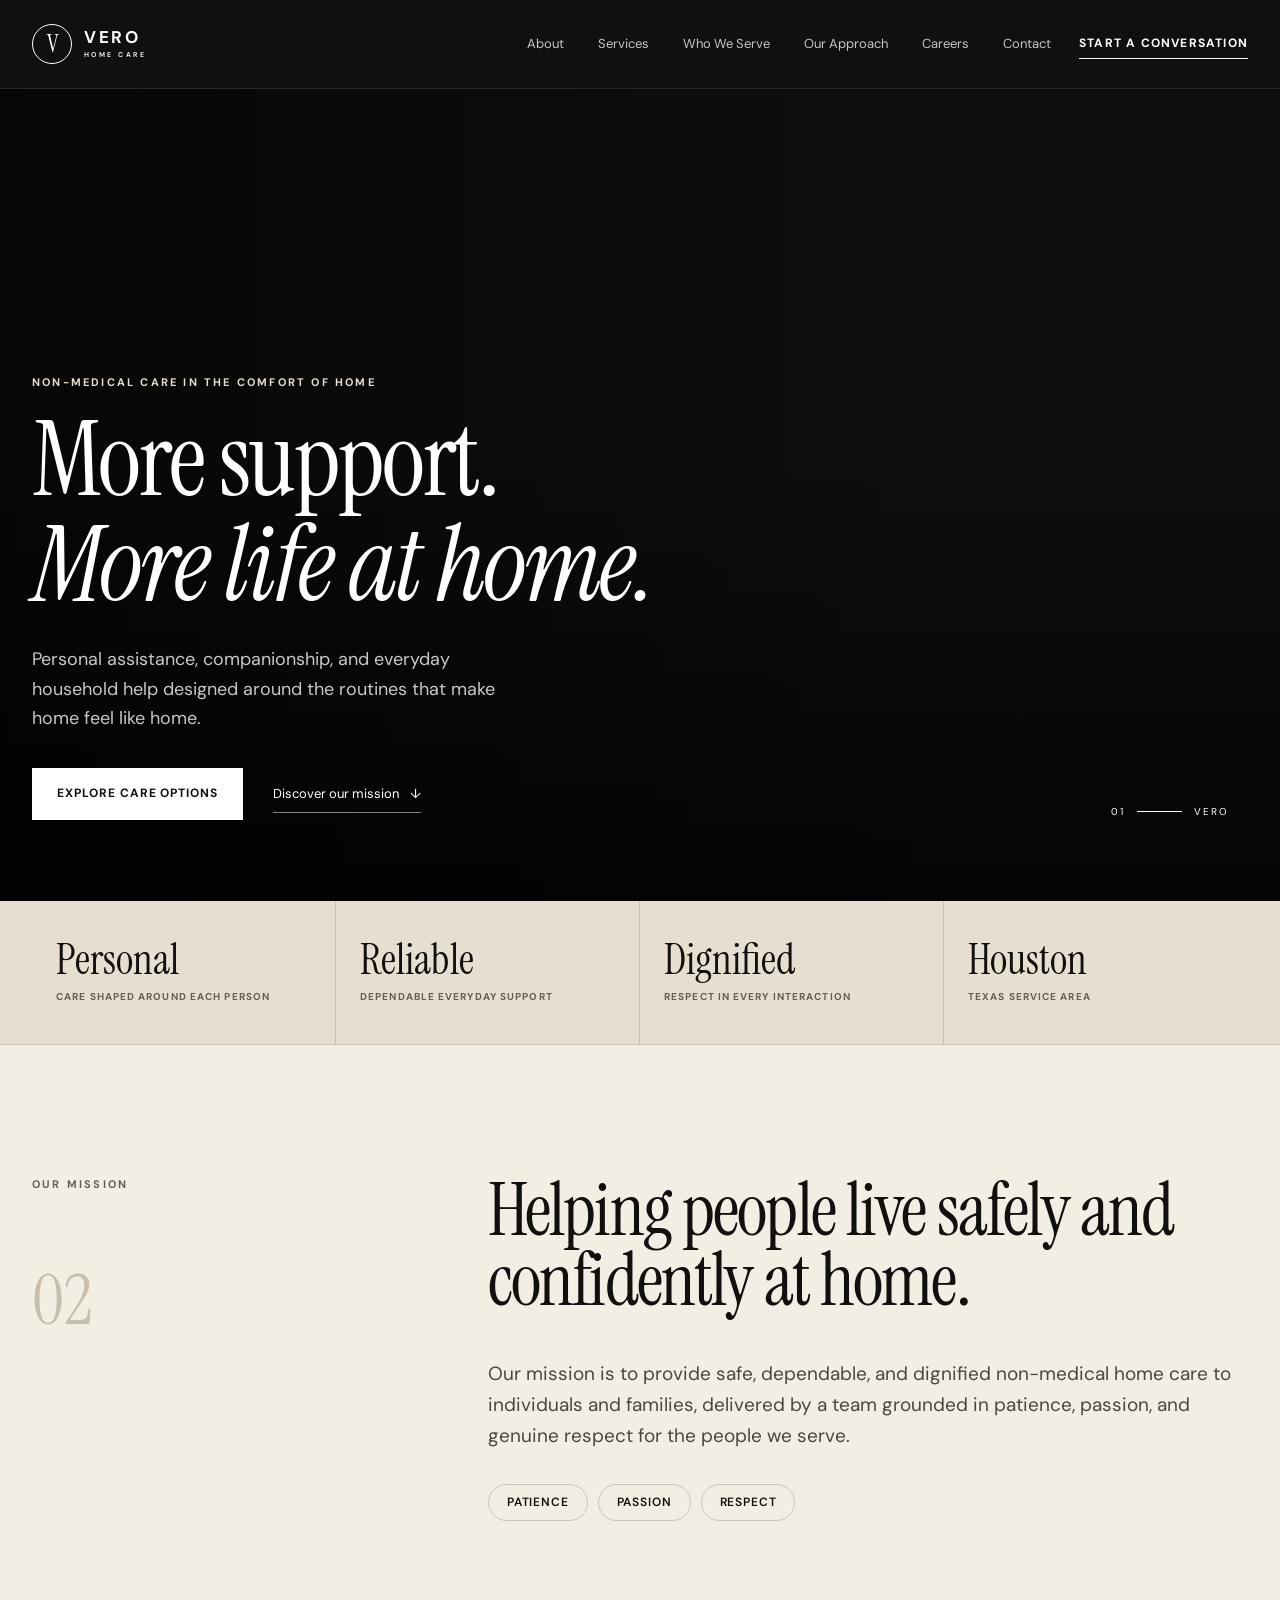
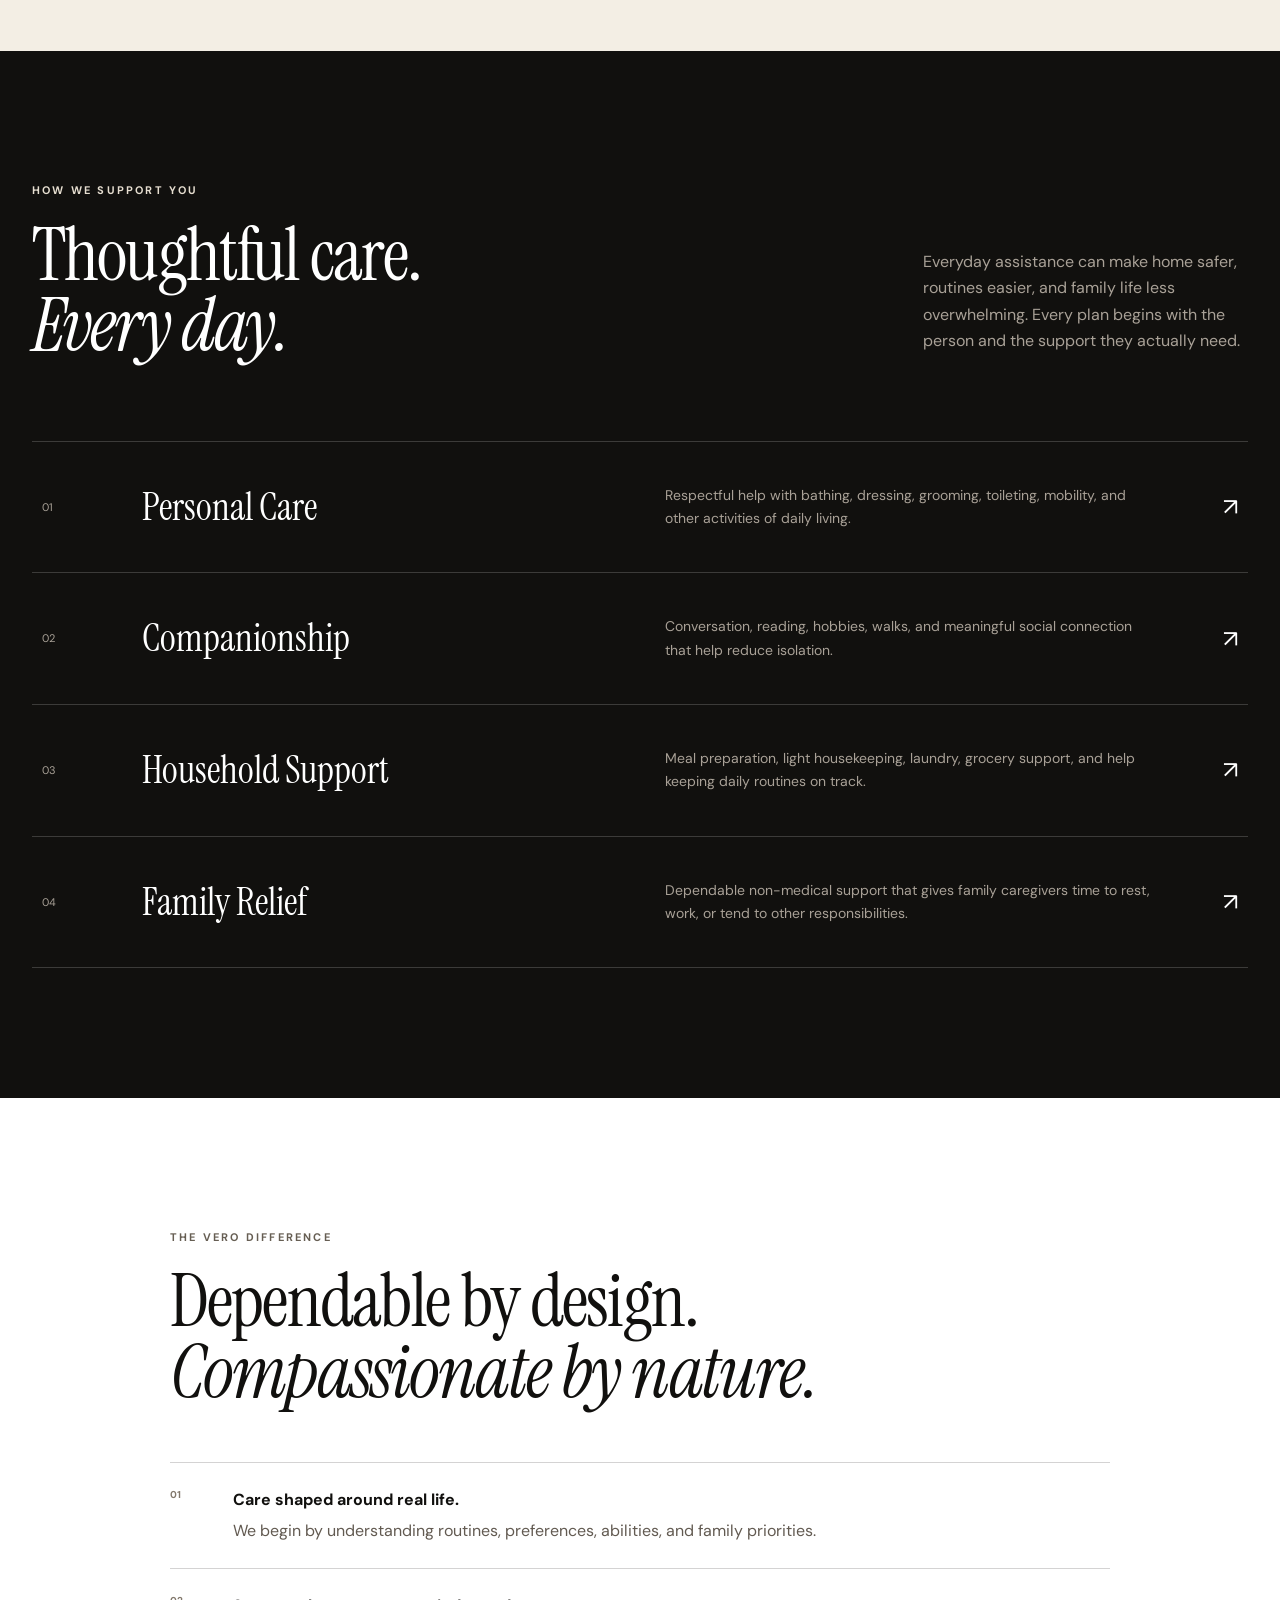
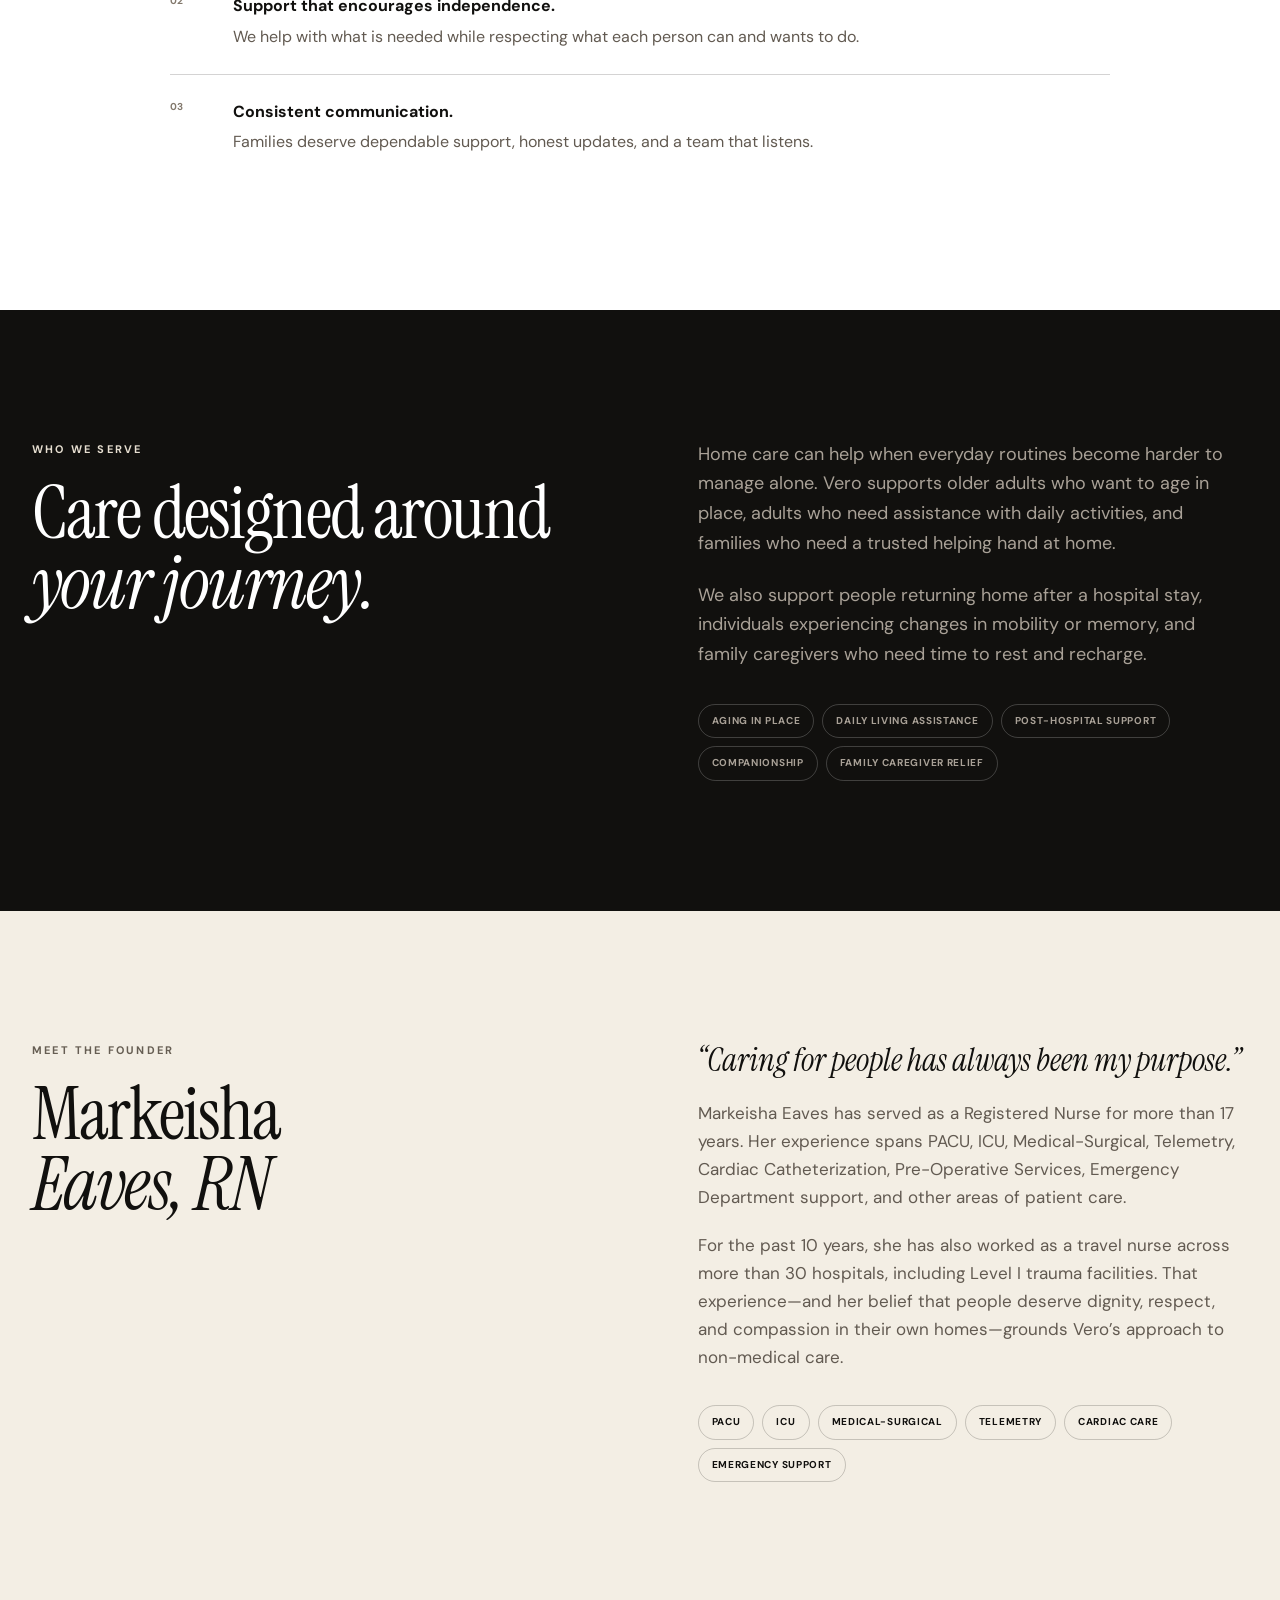
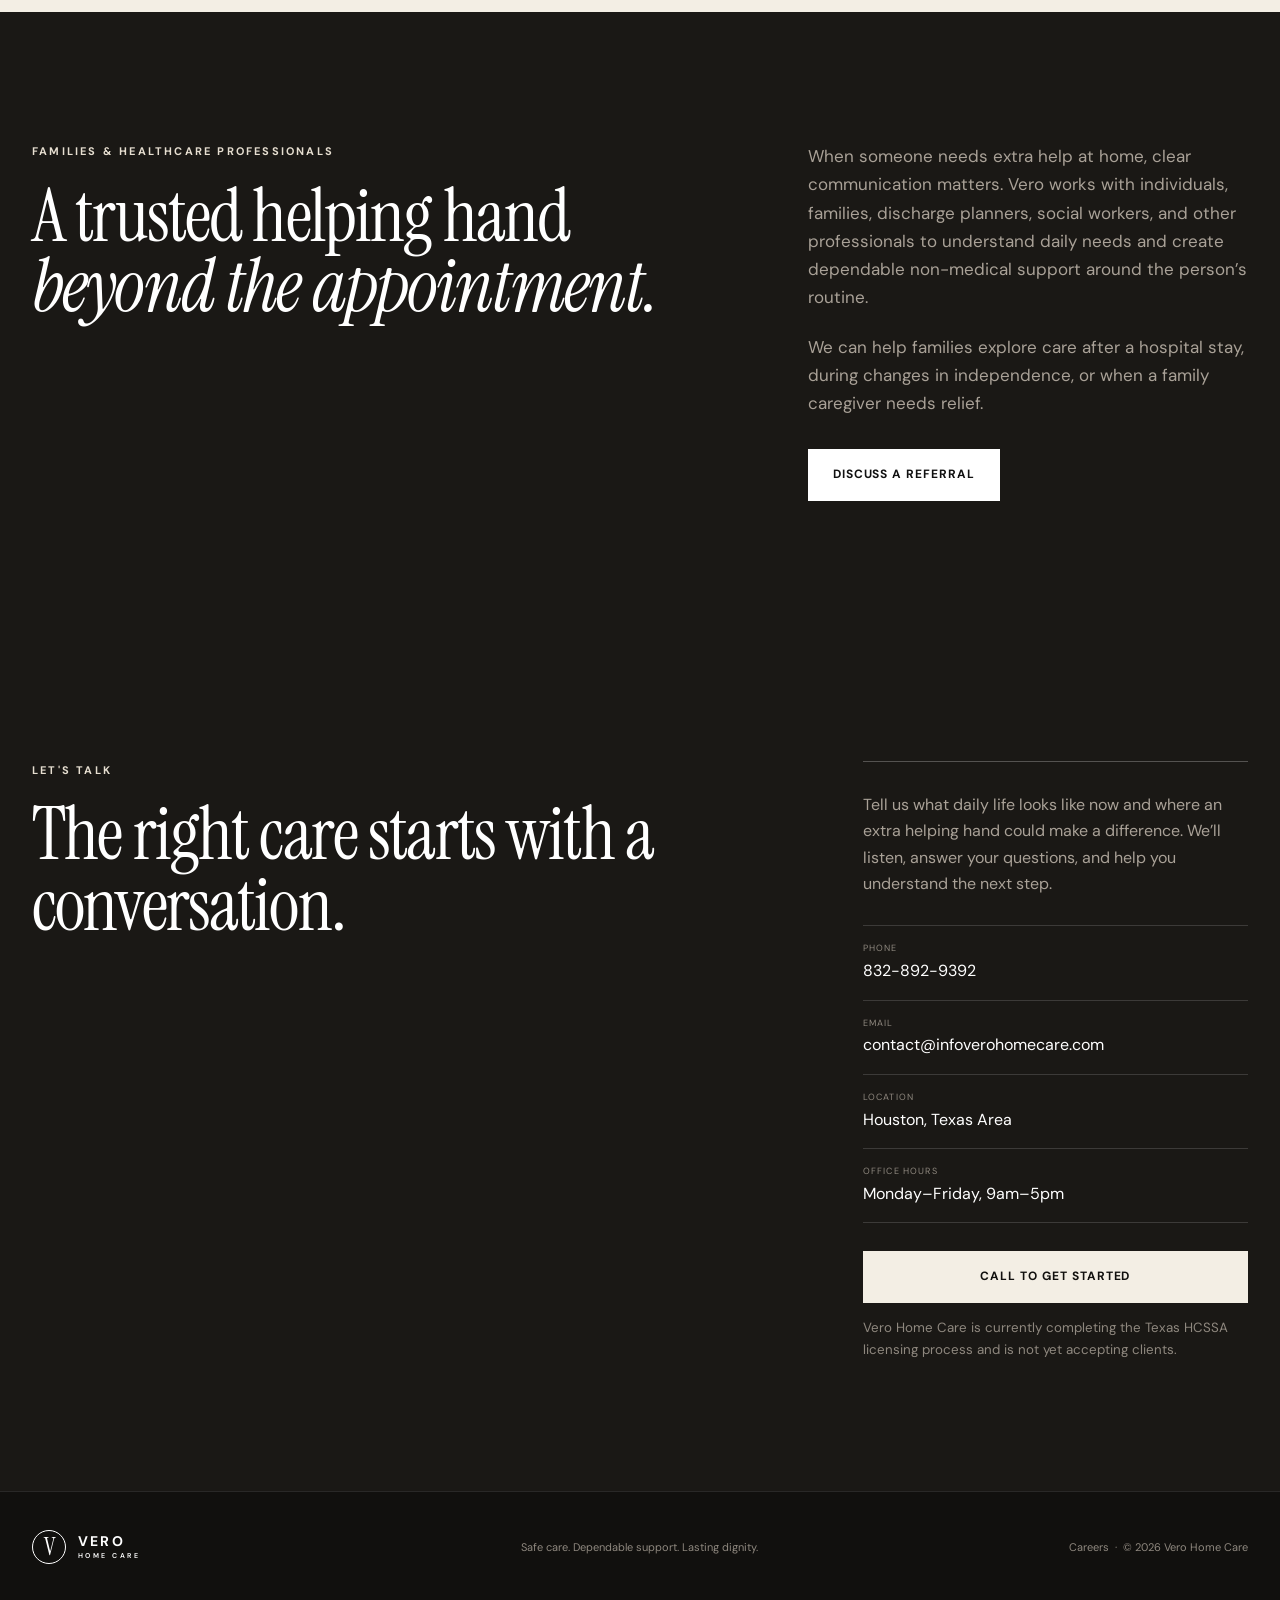
==== index.html @ 0bc88ea4 "Refine hero headline spacing" ====
<!doctype html>
<html lang="en">
<head>
  <meta charset="utf-8">
  <meta name="viewport" content="width=device-width, initial-scale=1, viewport-fit=cover">
  <meta name="theme-color" content="#11100e">
  <meta name="description" content="Vero Home Care provides compassionate non-medical personal assistance, companionship, meal preparation, and household support in the Houston area.">
  <link rel="canonical" href="https://infoverohomecare.com/">
  <meta property="og:type" content="website">
  <meta property="og:site_name" content="Vero Home Care">
  <meta property="og:title" content="Vero Home Care | Care Rooted in Dignity">
  <meta property="og:description" content="Compassionate non-medical personal assistance that helps people remain safe, comfortable, and independent at home.">
  <meta property="og:url" content="https://infoverohomecare.com/">
  <title>Vero Home Care | Care Rooted in Dignity</title>
  <link rel="preconnect" href="https://fonts.googleapis.com">
  <link rel="preconnect" href="https://fonts.gstatic.com" crossorigin>
  <link href="https://fonts.googleapis.com/css2?family=DM+Sans:wght@400;500;600;700&family=Instrument+Serif:ital@0;1&display=swap" rel="stylesheet">
  <link rel="stylesheet" href="styles.css?v=20260831e">
  <link rel="stylesheet" href="mobile-fixes.css?v=20260831e">
  <style>
    .hero-video{position:absolute;inset:0;overflow:hidden;background:#11100e}
    .hero-video iframe{position:absolute;top:50%;left:50%;width:177.78vh;height:56.25vw;min-width:100%;min-height:100%;border:0;pointer-events:none;transform:translate(-50%,-50%)}
  </style>
</head>
<body>
  <a class="skip-link" href="#main">Skip to content</a>

  <header class="site-header">
    <nav class="nav shell" aria-label="Main navigation">
      <a class="brand" href="#home" aria-label="Vero Home Care home">
        <span class="brand-mark">V</span>
        <span>VERO <small>HOME CARE</small></span>
      </a>
      <div class="desktop-nav">
        <a href="#about">About</a>
        <a href="#services">Services</a>
        <a href="#who-we-serve">Who We Serve</a>
        <a href="#approach">Our Approach</a>
        <a href="careers.html">Careers</a>
        <a href="#contact">Contact</a>
      </div>
      <a class="header-cta" href="#contact">Start a conversation</a>
      <button class="menu-button" type="button" aria-label="Open menu" aria-expanded="false" aria-controls="mobile-nav">
        <span></span><span></span>
      </button>
    </nav>
    <div class="mobile-nav" id="mobile-nav" hidden>
      <a href="#about">About</a><a href="#services">Services</a><a href="#who-we-serve">Who We Serve</a>
      <a href="#approach">Our Approach</a><a href="careers.html">Careers</a><a href="#contact">Contact</a>
      <a class="button button-light" href="#contact">Start a conversation</a>
    </div>
  </header>

  <main id="main">
    <section class="hero" id="home">
      <div class="video-placeholder hero-video" aria-hidden="true">
        <iframe
          src="https://streamable.com/e/xfst18?autoplay=1&amp;muted=1&amp;nocontrols=1&amp;loop=1"
          title="Vero Home Care welcome video"
          allow="autoplay; fullscreen"
          loading="eager"
          tabindex="-1"
          style="position:absolute;top:50%;left:50%;width:177.78vh;height:56.25vw;min-width:100%;min-height:100%;border:0;pointer-events:none;transform:translate(-50%,-50%);">
        </iframe>
      </div>
      <div class="hero-shade"></div>
      <div class="hero-content shell">
        <p class="kicker reveal">Non-medical care in the comfort of home</p>
        <h1 class="reveal delay-1">More support.<br><em>More life<span class="phone-break"><br></span> at home.</em></h1>
        <p class="hero-copy reveal delay-2">Personal assistance, companionship, and everyday household help designed around the routines that make home feel like home.</p>
        <div class="hero-actions reveal delay-3">
          <a class="button button-light" href="#contact">Explore care options</a>
          <a class="text-link" href="#about">Discover our mission <span aria-hidden="true">&#8595;</span></a>
        </div>
      </div>
      <div class="hero-index" aria-hidden="true">01 <span></span> VERO</div>
    </section>

    <section class="credentials" aria-label="Vero Home Care commitments">
      <div class="shell credential-grid">
        <div><strong>Personal</strong><span>Care shaped around each person</span></div>
        <div><strong>Reliable</strong><span>Dependable everyday support</span></div>
        <div><strong>Dignified</strong><span>Respect in every interaction</span></div>
        <div><strong>Houston</strong><span>Texas service area</span></div>
      </div>
    </section>

    <section class="intro section" id="about">
      <div class="shell intro-grid">
        <div>
          <p class="kicker dark reveal">Our mission</p>
          <p class="section-number" aria-hidden="true">02</p>
        </div>
        <div>
          <h2 class="display reveal">Helping people live safely and confidently at home.</h2>
          <p class="lead reveal">Our mission is to provide safe, dependable, and dignified non-medical home care to individuals and families, delivered by a team grounded in patience, passion, and genuine respect for the people we serve.</p>
          <div class="values reveal">
            <span>Patience</span><span>Passion</span><span>Respect</span>
          </div>
        </div>
      </div>
    </section>

    <section class="services section" id="services">
      <div class="shell">
        <div class="section-heading reveal">
          <div><p class="kicker">How we support you</p><h2 class="display">Thoughtful care.<br><em>Every day.</em></h2></div>
          <p>Everyday assistance can make home safer, routines easier, and family life less overwhelming. Every plan begins with the person and the support they actually need.</p>
        </div>
        <div class="service-list">
          <article class="service reveal"><span>01</span><h3>Personal Care</h3><p>Respectful help with bathing, dressing, grooming, toileting, mobility, and other activities of daily living.</p><i aria-hidden="true">&#8599;</i></article>
          <article class="service reveal"><span>02</span><h3>Companionship</h3><p>Conversation, reading, hobbies, walks, and meaningful social connection that help reduce isolation.</p><i aria-hidden="true">&#8599;</i></article>
          <article class="service reveal"><span>03</span><h3>Household Support</h3><p>Meal preparation, light housekeeping, laundry, grocery support, and help keeping daily routines on track.</p><i aria-hidden="true">&#8599;</i></article>
          <article class="service reveal"><span>04</span><h3>Family Relief</h3><p>Dependable non-medical support that gives family caregivers time to rest, work, or tend to other responsibilities.</p><i aria-hidden="true">&#8599;</i></article>
        </div>
      </div>
    </section>

    <section class="promise section" id="approach">
      <div class="shell promise-grid">
        <div class="promise-copy">
          <p class="kicker dark reveal">The Vero difference</p>
          <h2 class="display reveal">Dependable by design.<br><em>Compassionate by nature.</em></h2>
          <div class="principles">
            <div class="reveal"><b>01</b><span><strong>Care shaped around real life.</strong> We begin by understanding routines, preferences, abilities, and family priorities.</span></div>
            <div class="reveal"><b>02</b><span><strong>Support that encourages independence.</strong> We help with what is needed while respecting what each person can and wants to do.</span></div>
            <div class="reveal"><b>03</b><span><strong>Consistent communication.</strong> Families deserve dependable support, honest updates, and a team that listens.</span></div>
          </div>
        </div>
      </div>
    </section>

    <section class="audience section" id="who-we-serve">
      <div class="shell audience-grid">
        <div>
          <p class="kicker reveal">Who we serve</p>
          <h2 class="display reveal">Care designed around<br><em>your journey.</em></h2>
        </div>
        <div class="audience-copy reveal">
          <p>Home care can help when everyday routines become harder to manage alone. Vero supports older adults who want to age in place, adults who need assistance with daily activities, and families who need a trusted helping hand at home.</p>
          <p>We also support people returning home after a hospital stay, individuals experiencing changes in mobility or memory, and family caregivers who need time to rest and recharge.</p>
          <div class="audience-tags"><span>Aging in place</span><span>Daily living assistance</span><span>Post-hospital support</span><span>Companionship</span><span>Family caregiver relief</span></div>
        </div>
      </div>
    </section>

    <section class="founder section">
      <div class="shell founder-grid">
        <div>
          <p class="kicker dark reveal">Meet the founder</p>
          <h2 class="display reveal">Markeisha<br><em>Eaves, RN</em></h2>
        </div>
        <div class="founder-copy reveal">
          <p class="founder-lead">“Caring for people has always been my purpose.”</p>
          <p>Markeisha Eaves has served as a Registered Nurse for more than 17 years. Her experience spans PACU, ICU, Medical-Surgical, Telemetry, Cardiac Catheterization, Pre-Operative Services, Emergency Department support, and other areas of patient care.</p>
          <p>For the past 10 years, she has also worked as a travel nurse across more than 30 hospitals, including Level I trauma facilities. That experience—and her belief that people deserve dignity, respect, and compassion in their own homes—grounds Vero’s approach to non-medical care.</p>
          <div class="specialties"><span>PACU</span><span>ICU</span><span>Medical-Surgical</span><span>Telemetry</span><span>Cardiac Care</span><span>Emergency Support</span></div>
        </div>
      </div>
    </section>

    <section class="referrals section">
      <div class="shell referral-grid">
        <div>
          <p class="kicker reveal">Families &amp; healthcare professionals</p>
          <h2 class="display reveal">A trusted helping hand<br><em>beyond the appointment.</em></h2>
        </div>
        <div class="referral-copy reveal">
          <p>When someone needs extra help at home, clear communication matters. Vero works with individuals, families, discharge planners, social workers, and other professionals to understand daily needs and create dependable non-medical support around the person’s routine.</p>
          <p>We can help families explore care after a hospital stay, during changes in independence, or when a family caregiver needs relief.</p>
          <a class="button button-light" href="#contact">Discuss a referral</a>
        </div>
      </div>
    </section>

    <section class="contact section" id="contact">
      <div class="shell contact-grid">
        <div>
          <p class="kicker reveal">Let's talk</p>
          <h2 class="display reveal">The right care starts with a conversation.</h2>
        </div>
        <div class="contact-card reveal">
          <p>Tell us what daily life looks like now and where an extra helping hand could make a difference. We’ll listen, answer your questions, and help you understand the next step.</p>
          <div class="contact-details">
            <a href="tel:8328929392"><small>Phone</small>832-892-9392</a>
            <a href="mailto:contact@infoverohomecare.com"><small>Email</small>contact@infoverohomecare.com</a>
            <p><small>Location</small>Houston, Texas Area</p>
            <p><small>Office Hours</small>Monday–Friday, 9am–5pm</p>
          </div>
          <a class="button button-cream" href="tel:8328929392">Call to get started</a>
          <small>Vero Home Care is currently completing the Texas HCSSA licensing process and is not yet accepting clients.</small>
        </div>
      </div>
    </section>
  </main>

  <footer>
    <div class="shell footer-grid">
      <a class="brand footer-brand" href="#home"><span class="brand-mark">V</span><span>VERO <small>HOME CARE</small></span></a>
      <p>Safe care. Dependable support. Lasting dignity.</p>
      <p><a href="careers.html">Careers</a> &nbsp;·&nbsp; &copy; <span id="year"></span> Vero Home Care</p>
    </div>
  </footer>
  <script src="script.js"></script>
</body>
</html>
---- styles.css ----
:root{--black:#11100e;--black-2:#1a1815;--cream:#f3eee4;--cream-2:#e6ded0;--white:#fff;--muted:#a9a197;--line:rgba(17,16,14,.18);--max:1220px}*{box-sizing:border-box}html{scroll-behavior:smooth}body{margin:0;background:var(--cream);color:var(--black);font-family:"DM Sans",sans-serif;font-size:16px;line-height:1.65;-webkit-font-smoothing:antialiased}body.menu-open{overflow:hidden}a{color:inherit}.shell{width:min(var(--max),calc(100% - 64px));margin-inline:auto}.skip-link{position:fixed;left:16px;top:-60px;z-index:999;background:#fff;padding:12px 18px}.skip-link:focus{top:16px}.site-header{position:fixed;inset:0 0 auto;z-index:20;color:#fff;background:linear-gradient(to bottom,rgba(0,0,0,.6),transparent);transition:.3s}.site-header.scrolled{background:rgba(17,16,14,.95);backdrop-filter:blur(12px);border-bottom:1px solid rgba(255,255,255,.1)}.nav{height:88px;display:flex;align-items:center;justify-content:space-between;gap:28px}.brand{display:flex;align-items:center;gap:12px;text-decoration:none;font-size:17px;font-weight:700;line-height:.9;letter-spacing:.16em}.brand small{display:block;font-size:7px;font-weight:600;letter-spacing:.35em;margin-top:6px}.brand-mark{display:grid;place-items:center;width:40px;height:40px;border:1px solid currentColor;border-radius:50%;font-family:"Instrument Serif",serif;font-size:25px;font-weight:400;letter-spacing:0}.desktop-nav{display:flex;gap:34px;margin-left:auto}.desktop-nav a{font-size:13px;text-decoration:none;color:rgba(255,255,255,.76)}.desktop-nav a:hover{color:#fff}.header-cta{border-bottom:1px solid currentColor;text-decoration:none;font-size:12px;font-weight:700;text-transform:uppercase;letter-spacing:.1em;padding-block:5px}.menu-button{display:none;width:44px;height:44px;border:0;background:transparent;padding:11px;cursor:pointer}.menu-button span{height:1px;background:#fff;display:block;margin:7px 0}.mobile-nav{position:fixed;inset:76px 0 0;background:var(--black);padding:38px 24px;flex-direction:column;gap:22px}.mobile-nav:not([hidden]){display:flex}.mobile-nav>a:not(.button){font-family:"Instrument Serif",serif;font-size:32px;text-decoration:none}.hero{height:100svh;min-height:680px;position:relative;display:flex;align-items:flex-end;overflow:hidden;background:#191713;color:#fff}.video-placeholder{position:absolute;inset:0;background:radial-gradient(circle at 70% 35%,#4a4339 0,transparent 28%),linear-gradient(120deg,#141310 10%,#29251f 55%,#0e0d0b);display:grid;place-items:center}.video-grid{position:absolute;inset:0;opacity:.13;background-image:linear-gradient(rgba(255,255,255,.15) 1px,transparent 1px),linear-gradient(90deg,rgba(255,255,255,.15) 1px,transparent 1px);background-size:90px 90px;transform:perspective(700px) rotateX(58deg) scale(1.5);transform-origin:center bottom}.play{position:relative;z-index:1;width:92px;height:92px;border:1px solid rgba(255,255,255,.6);border-radius:50%;display:grid;place-items:center}.play span{width:0;height:0;border-top:9px solid transparent;border-bottom:9px solid transparent;border-left:14px solid white;margin-left:5px}.video-label{position:absolute;top:50%;margin-top:68px;font-size:10px;letter-spacing:.2em;text-transform:uppercase;color:rgba(255,255,255,.6)}.hero-shade{position:absolute;inset:0;background:linear-gradient(90deg,rgba(0,0,0,.62),rgba(0,0,0,.08) 72%),linear-gradient(to top,rgba(0,0,0,.72),transparent 55%)}.hero-content{position:relative;z-index:2;padding-bottom:9vh}.kicker{margin:0 0 20px;font-size:11px;font-weight:700;letter-spacing:.2em;text-transform:uppercase;color:var(--cream-2)}.kicker.dark{color:#665e53}.hero h1,.display{font-family:"Instrument Serif",serif;font-weight:400;letter-spacing:-.025em}.hero h1{font-size:clamp(4rem,8.2vw,8rem);line-height:.84;margin:0 0 30px;max-width:900px}.hero h1 em,.display em{font-weight:400}.hero-copy{max-width:500px;color:rgba(255,255,255,.78);font-size:18px;margin:0 0 34px}.hero-actions{display:flex;align-items:center;gap:30px}.button{display:inline-flex;min-height:52px;align-items:center;justify-content:center;padding:13px 25px;text-decoration:none;text-align:center;font-size:12px;font-weight:700;letter-spacing:.08em;text-transform:uppercase;transition:.2s}.button:hover{transform:translateY(-2px)}.button-light{background:#fff;color:#111}.button-cream{background:var(--cream);color:var(--black)}.text-link{text-decoration:none;border-bottom:1px solid rgba(255,255,255,.5);padding:8px 0;font-size:13px}.text-link span{margin-left:8px}.hero-index{position:absolute;right:4vw;bottom:9vh;z-index:2;font-size:10px;letter-spacing:.2em;display:flex;align-items:center;gap:12px}.hero-index span{width:45px;height:1px;background:#fff}.section{padding:130px 0}.intro{background:var(--cream)}.intro-grid{display:grid;grid-template-columns:1fr 2.15fr;gap:8vw}.section-number{font-family:"Instrument Serif",serif;font-size:70px;color:#c7beb0;margin:50px 0 0}.display{font-size:clamp(3rem,5.8vw,6rem);line-height:.95;margin:0}.lead{font-size:19px;max-width:760px;margin:42px 0 32px;color:#4c463f}.values{display:flex;flex-wrap:wrap;gap:10px}.values span{border:1px solid var(--line);border-radius:50px;padding:8px 18px;font-size:12px;font-weight:600;letter-spacing:.07em;text-transform:uppercase}.services{background:var(--black);color:#fff}.section-heading{display:grid;grid-template-columns:1.5fr .6fr;align-items:end;gap:80px;margin-bottom:80px}.section-heading>p{color:var(--muted);margin:0 0 6px}.service{display:grid;grid-template-columns:70px 1fr 1fr 50px;gap:30px;align-items:center;border-top:1px solid rgba(255,255,255,.18);padding:34px 10px;transition:.25s}.service:last-child{border-bottom:1px solid rgba(255,255,255,.18)}.service:hover{background:rgba(255,255,255,.04);padding-inline:24px}.service>span{font-size:11px;color:var(--muted)}.service h3{font-family:"Instrument Serif",serif;font-size:38px;font-weight:400;margin:0}.service p{color:var(--muted);margin:0;font-size:14px}.service i{font-size:24px;font-style:normal;text-align:right}.promise{background:#fff}.promise-grid{display:grid;grid-template-columns:.8fr 1.2fr;gap:9vw;align-items:center}.promise-art{aspect-ratio:4/5;display:flex;align-items:center;justify-content:center;position:relative;background:var(--cream);border-radius:50% 50% 4px 4px}.promise-art>span{font-family:"Instrument Serif",serif;font-size:clamp(10rem,22vw,20rem);line-height:1;color:#1a1815}.promise-art p{position:absolute;bottom:26px;text-transform:uppercase;letter-spacing:.18em;font-size:9px}.principles{margin-top:55px}.principles>div{display:grid;grid-template-columns:45px 1fr;gap:18px;border-top:1px solid var(--line);padding:24px 0}.principles b{font-size:10px;color:#82786c}.principles span{color:#625a51}.principles strong{display:block;color:var(--black);font-size:16px;margin-bottom:4px}.contact{background:var(--black-2);color:#fff}.contact-grid{display:grid;grid-template-columns:1.3fr .7fr;gap:9vw;align-items:start}.contact-card{border-top:1px solid rgba(255,255,255,.25);padding-top:30px}.contact-card p{color:var(--muted);margin:0 0 28px}.contact-card .button{width:100%}.contact-card small{display:block;color:#8f887f;margin-top:14px}footer{background:var(--black);color:#fff;border-top:1px solid rgba(255,255,255,.1);padding:38px 0}.footer-grid{display:grid;grid-template-columns:1fr 1fr 1fr;align-items:center}.footer-grid p{font-size:11px;color:#8f887f;margin:0}.footer-grid p:nth-child(2){text-align:center}.footer-grid p:last-child{text-align:right}.footer-brand{font-size:14px}.footer-brand .brand-mark{width:34px;height:34px}.reveal{opacity:0;transform:translateY(20px);transition:opacity .75s ease,transform .75s ease}.reveal.visible{opacity:1;transform:none}.delay-1{transition-delay:.1s}.delay-2{transition-delay:.2s}.delay-3{transition-delay:.3s}@media(prefers-reduced-motion:reduce){html{scroll-behavior:auto}.reveal{opacity:1;transform:none;transition:none}.button{transition:none}}@media(max-width:900px){.desktop-nav,.header-cta{display:none}.menu-button{display:block}.nav{height:76px}.hero{min-height:620px}.hero-index{display:none}.section{padding:94px 0}.intro-grid,.promise-grid,.contact-grid{grid-template-columns:1fr}.section-number{display:none}.section-heading{grid-template-columns:1fr;gap:28px}.service{grid-template-columns:45px 1fr 40px}.service p{grid-column:2/4}.promise-art{max-width:500px;width:100%;margin:auto}.footer-grid{grid-template-columns:1fr;gap:22px;text-align:center}.footer-brand{justify-content:center}.footer-grid p:nth-child(2),.footer-grid p:last-child{text-align:center}}@media(max-width:600px){.shell{width:min(100% - 40px,var(--max))}.hero{height:100svh;min-height:620px}.hero-content{padding-bottom:48px}.hero h1{font-size:clamp(3.5rem,18vw,5.1rem);line-height:.88}.hero-copy{font-size:16px}.hero-actions{align-items:stretch;flex-direction:column;gap:14px}.text-link{text-align:center;border:0}.play{width:72px;height:72px}.section{padding:76px 0}.display{font-size:clamp(2.8rem,14vw,4.5rem)}.lead{font-size:17px;margin-top:30px}.section-heading{margin-bottom:48px}.service{padding:25px 0;gap:12px}.service:hover{padding-inline:0;background:transparent}.service h3{font-size:30px}.contact-card{margin-top:12px}.mobile-nav{padding-bottom:max(38px,env(safe-area-inset-bottom))}}
---- mobile-fixes.css ----
/* Above-the-fold content must never depend on animation or script timing. */
.hero .reveal {
  opacity: 1;
  transform: none;
}

/* Navigation is a separate surface; hero media begins below it. */
.site-header {
  position: sticky;
  top: 0;
  background: #11100e;
  border-bottom: 1px solid rgba(255,255,255,.1);
  backdrop-filter: none;
  -webkit-backdrop-filter: none;
}

.site-header.scrolled {
  background: #11100e;
}

.hero {
  height: calc(100svh - 88px);
}

.hero h1 {
  line-height: .94;
}

.hero h1 em {
  display: inline-block;
  margin-top: .06em;
}

.phone-break { display: none; }

/* Keep the temporary video indicator out of the hero copy area. */
.video-placeholder {
  display: block;
}

.hero-video iframe {
  position: absolute;
  top: 50%;
  left: 50%;
  width: 177.78vh;
  height: 56.25vw;
  min-width: 100%;
  min-height: 100%;
  border: 0;
  pointer-events: none;
  transform: translate(-50%, -50%);
}

/* Explicit breakpoint ownership keeps the mobile control dependable. */
.menu-button {
  display: block;
  flex: 0 0 44px;
  position: relative;
  z-index: 2;
  border: 1px solid rgba(255, 255, 255, .5);
  border-radius: 50%;
}

@media (min-width: 901px) {
  .menu-button { display: none; }
}

.credentials { background: #e6ded0; border-bottom: 1px solid rgba(17,16,14,.14); }
.promise-grid { display: block; }
.promise-copy { max-width: 940px; margin: 0 auto; }
.promise-copy .display { max-width: 850px; }
.credential-grid { display: grid; grid-template-columns: repeat(4,1fr); }
.credential-grid > div { padding: 38px 24px; border-right: 1px solid rgba(17,16,14,.14); }
.credential-grid > div:last-child { border: 0; }
.credential-grid strong { display: block; font: 400 42px/1 "Instrument Serif",serif; }
.credential-grid span { display: block; margin-top: 8px; font-size: 10px; font-weight: 700; letter-spacing: .11em; text-transform: uppercase; color: #665e53; }
.audience { background: #11100e; color: #fff; }
.audience-grid,.founder-grid { display: grid; grid-template-columns: 1fr 1fr; gap: 9vw; }
.audience-copy { color: #a9a197; font-size: 18px; }
.audience-copy p { margin: 0 0 22px; }
.audience-tags,.specialties { display: flex; flex-wrap: wrap; gap: 8px; margin-top: 34px; }
.audience-tags span,.specialties span { padding: 8px 13px; border: 1px solid rgba(255,255,255,.2); border-radius: 50px; font-size: 10px; font-weight: 700; letter-spacing: .07em; text-transform: uppercase; }
.founder { background: #f3eee4; }
.founder-copy { color: #625a51; font-size: 17px; }
.founder-copy p { margin: 0 0 20px; }
.founder-lead { font: italic 400 32px/1.2 "Instrument Serif",serif; color: #11100e; }
.specialties span { border-color: rgba(17,16,14,.2); color: #11100e; }
.referrals { background: #1a1815; color: #fff; }
.referral-grid { display: grid; grid-template-columns: 1.2fr .8fr; gap: 9vw; align-items: start; }
.referral-copy { color: #a9a197; font-size: 17px; }
.referral-copy p { margin: 0 0 22px; }
.referral-copy .button { margin-top: 10px; }
.contact-details { margin: 28px 0; border-top: 1px solid rgba(255,255,255,.15); }
.contact-details a,.contact-details p { display: block; padding: 15px 0; border-bottom: 1px solid rgba(255,255,255,.15); color: #fff; text-decoration: none; margin: 0; overflow-wrap: anywhere; }
.contact-details small { display: block; margin: 0 0 2px; color: #8f887f; font-size: 9px; letter-spacing: .13em; text-transform: uppercase; }
.footer-grid a { text-decoration: none; }
.career-hero { min-height: 720px; padding: 190px 0 100px; display: flex; align-items: flex-end; color: #fff; background: radial-gradient(circle at 75% 30%,#494137 0,transparent 28%),linear-gradient(120deg,#0c0b09,#29251f); }
.career-hero h1 { margin: 0 0 28px; font: 400 clamp(4rem,8vw,7.5rem)/.86 "Instrument Serif",serif; letter-spacing: -.025em; }
.career-hero p:not(.kicker) { max-width: 560px; margin: 0 0 32px; color: #c5beb5; font-size: 18px; }
.career-intro,.career-apply { background: #f3eee4; }
.apply-card { border-top: 1px solid rgba(17,16,14,.2); padding-top: 30px; color: #625a51; }
.apply-card .button { width: 100%; margin: 20px 0; background: #11100e; color: #fff; }
.apply-card small { display: block; line-height: 1.6; color: #756c61; }

@media (max-width: 900px) {
  .menu-button {
    display: block;
    flex: 0 0 44px;
    position: relative;
    z-index: 2;
    border: 1px solid rgba(255, 255, 255, .5);
    border-radius: 50%;
  }
  .credential-grid { grid-template-columns: 1fr 1fr; }
  .credential-grid > div:nth-child(2) { border-right: 0; }
  .credential-grid > div { border-bottom: 1px solid rgba(17,16,14,.14); }
  .audience-grid,.founder-grid { grid-template-columns: 1fr; gap: 48px; }
  .referral-grid { grid-template-columns: 1fr; gap: 42px; }
  .career-hero { min-height: 650px; padding: 150px 0 72px; }
  .hero { height: calc(100svh - 76px); }
}

@media (max-width: 600px) {
  .shell {
    width: min(calc(100% - 40px), var(--max));
  }

  .hero h1 {
    font-size: clamp(3.1rem, 14.5vw, 4.4rem);
    line-height: .96;
  }
  .phone-break { display: inline; }

  .hero-copy { max-width: calc(100vw - 40px); }

  .credential-grid { grid-template-columns: 1fr; }
  .credential-grid > div { border-right: 0; padding: 25px 4px; display: grid; grid-template-columns: 95px 1fr; align-items: center; gap: 16px; }
  .credential-grid strong { font-size: 34px; }
  .credential-grid span { margin: 0; }
}
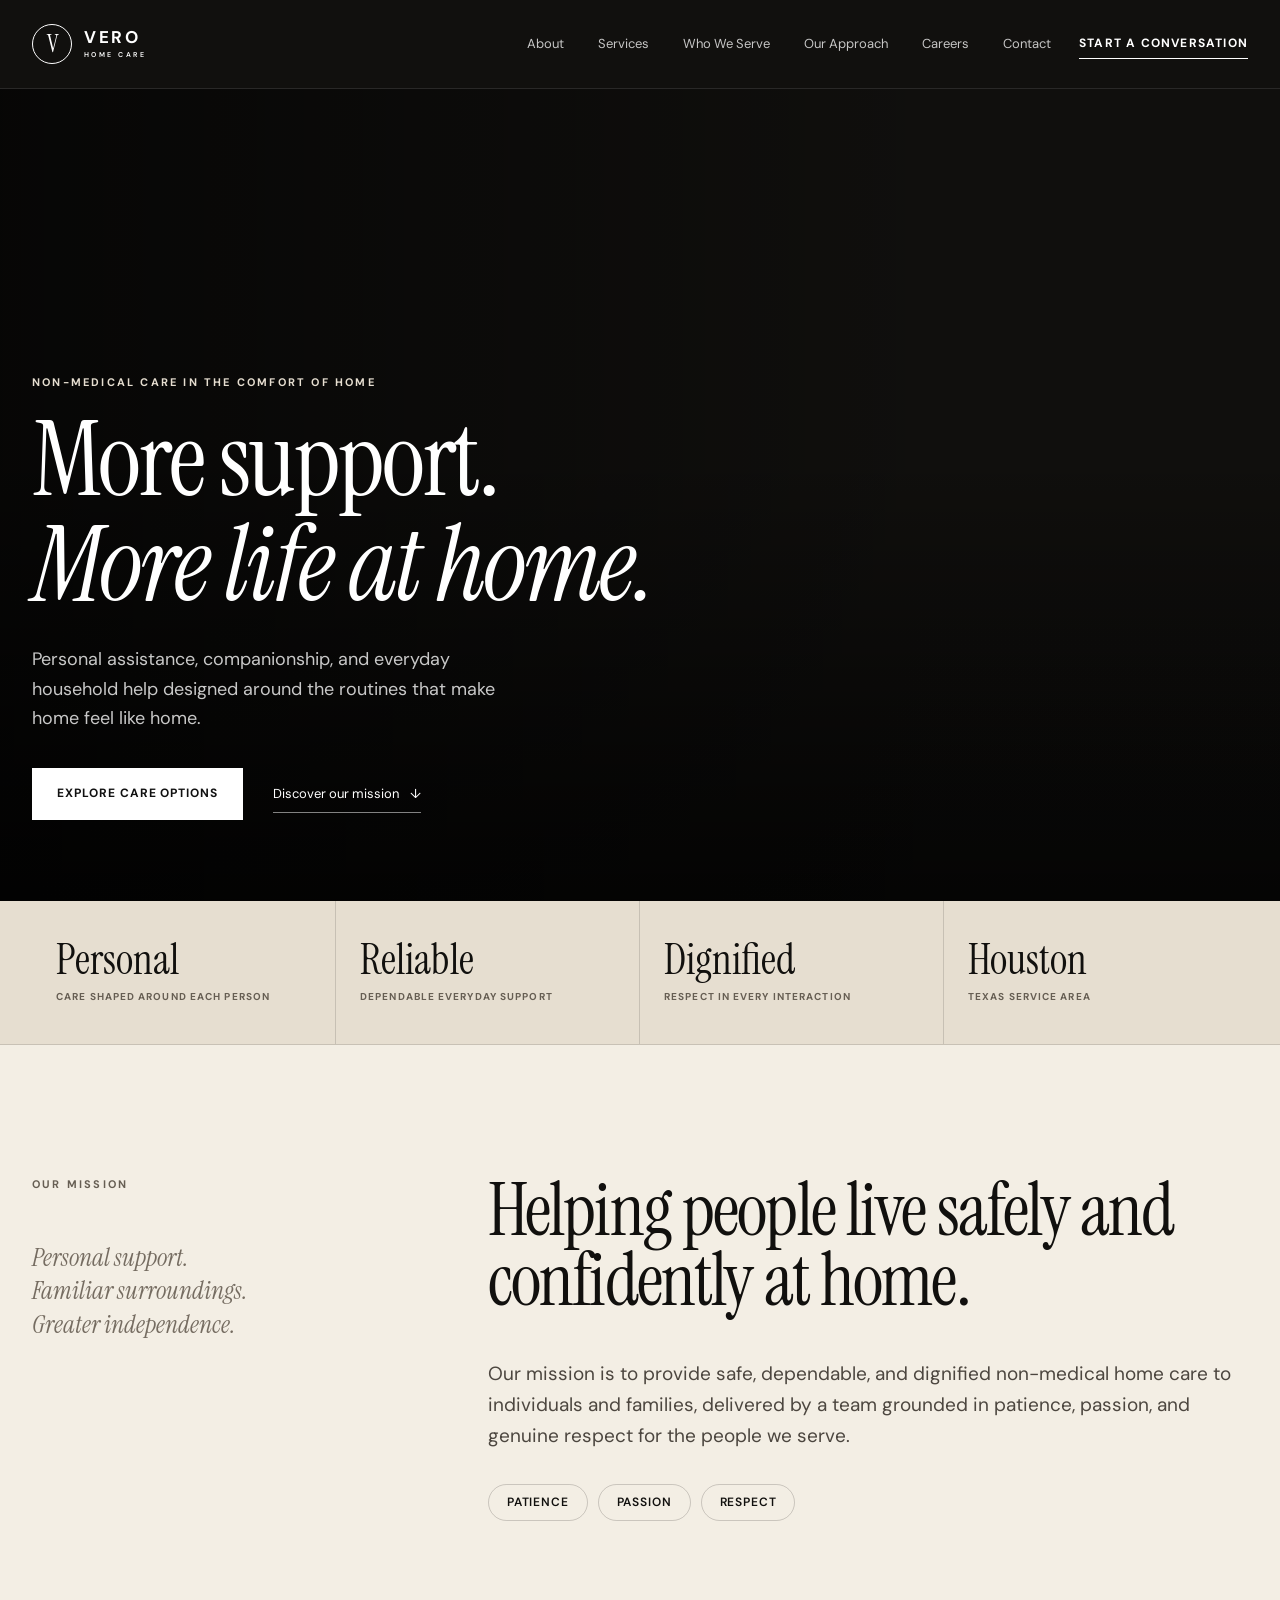
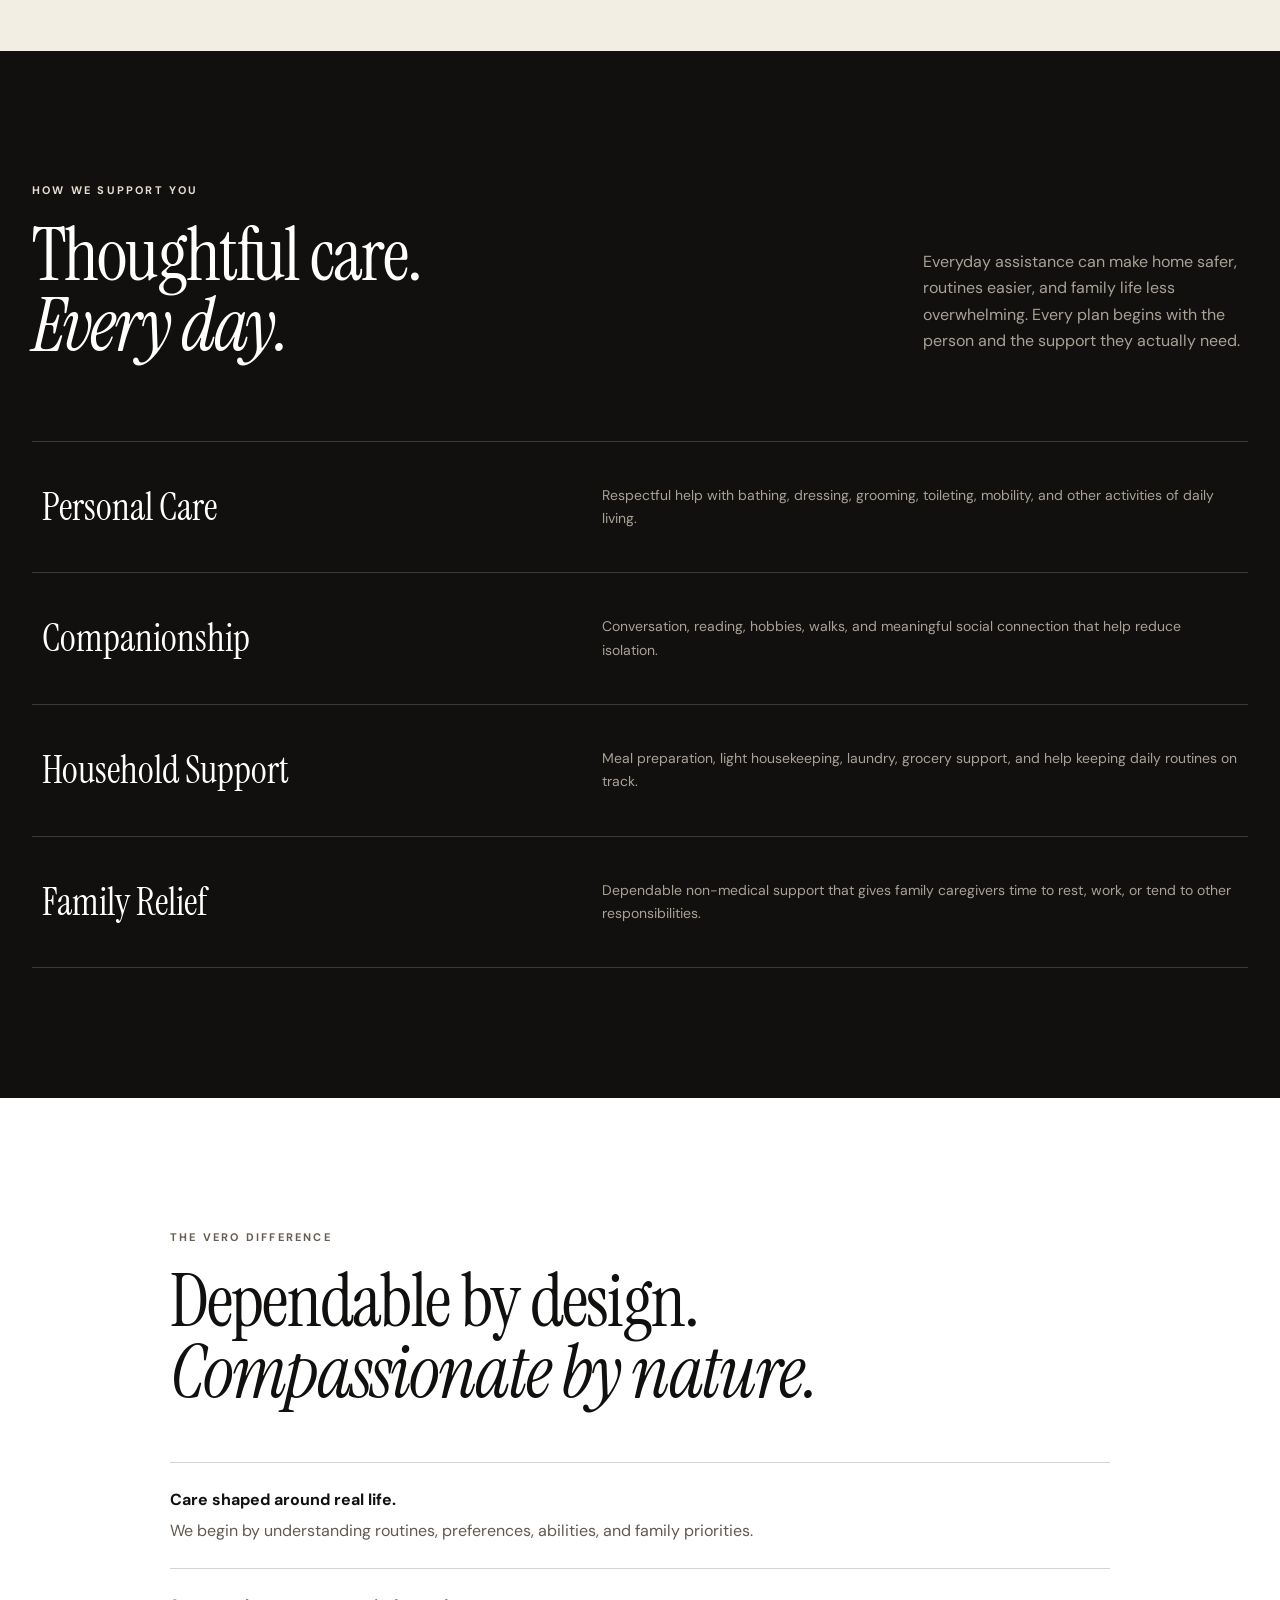
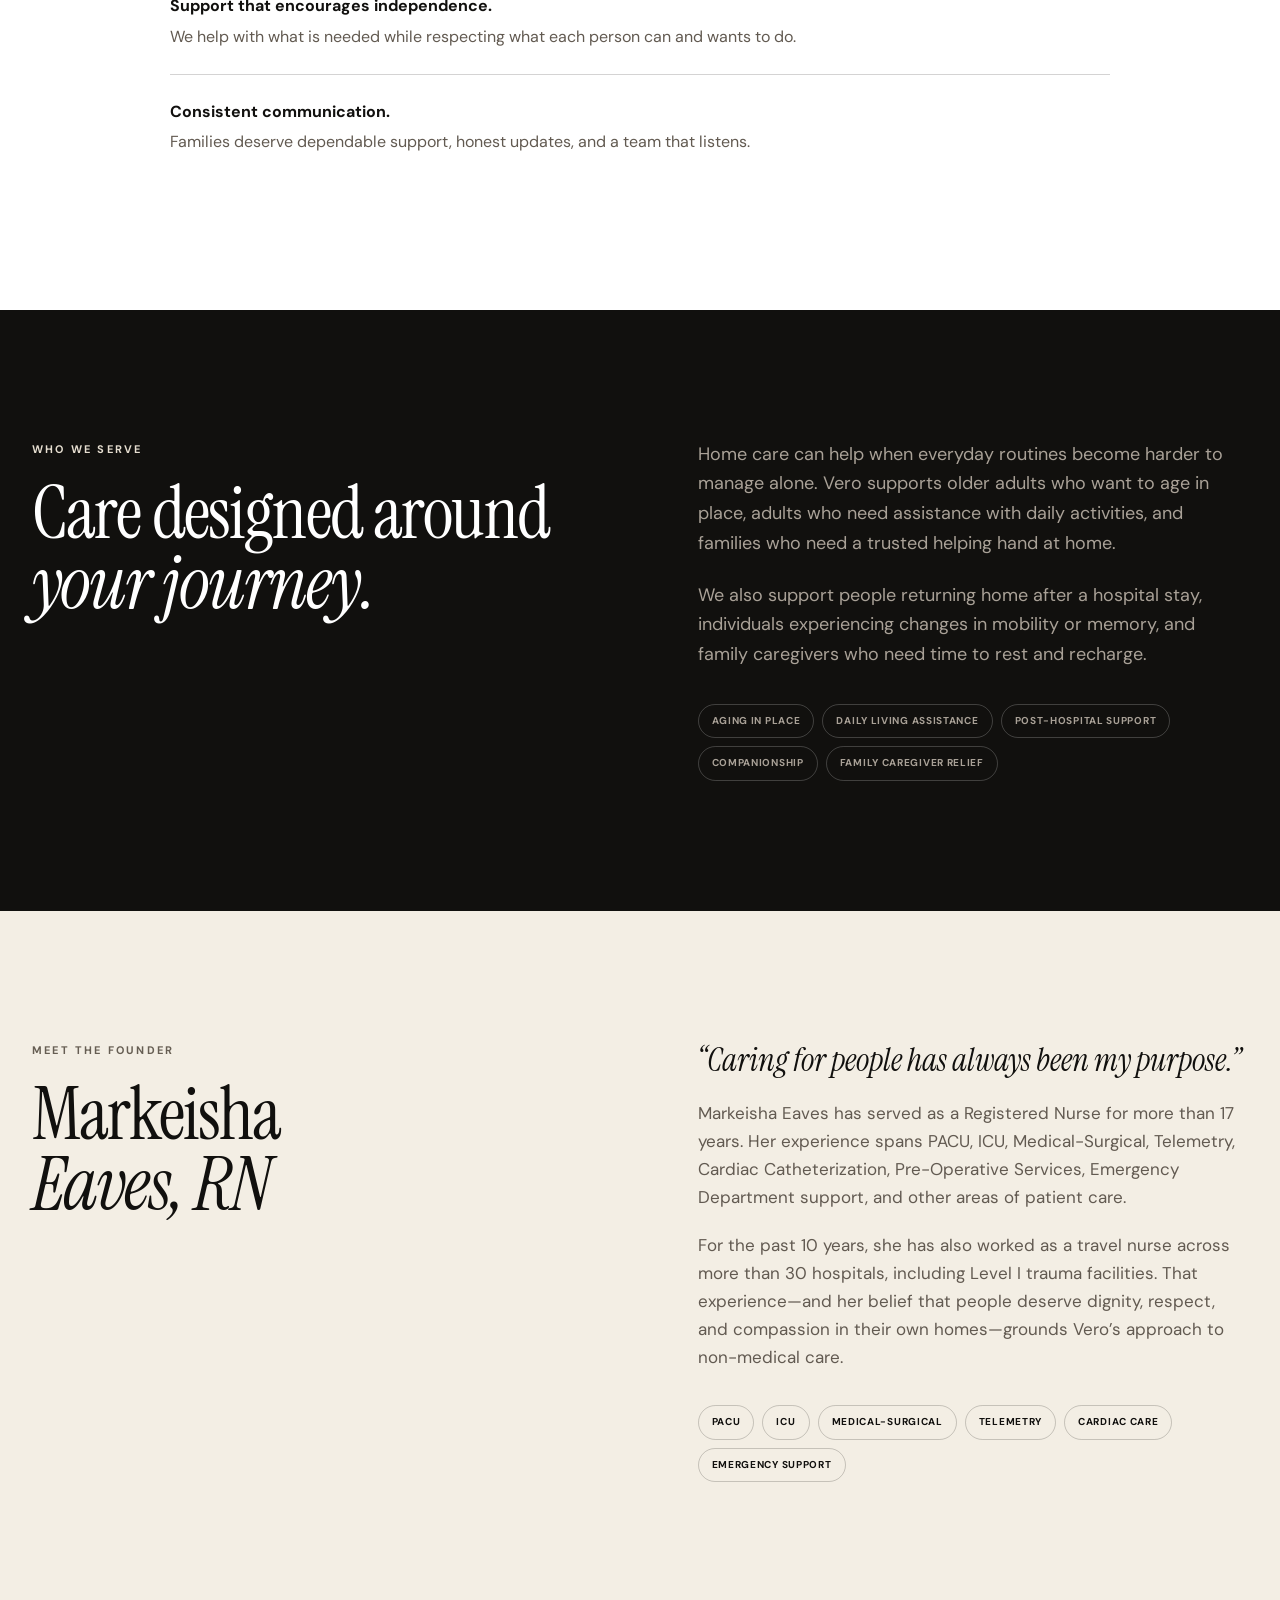
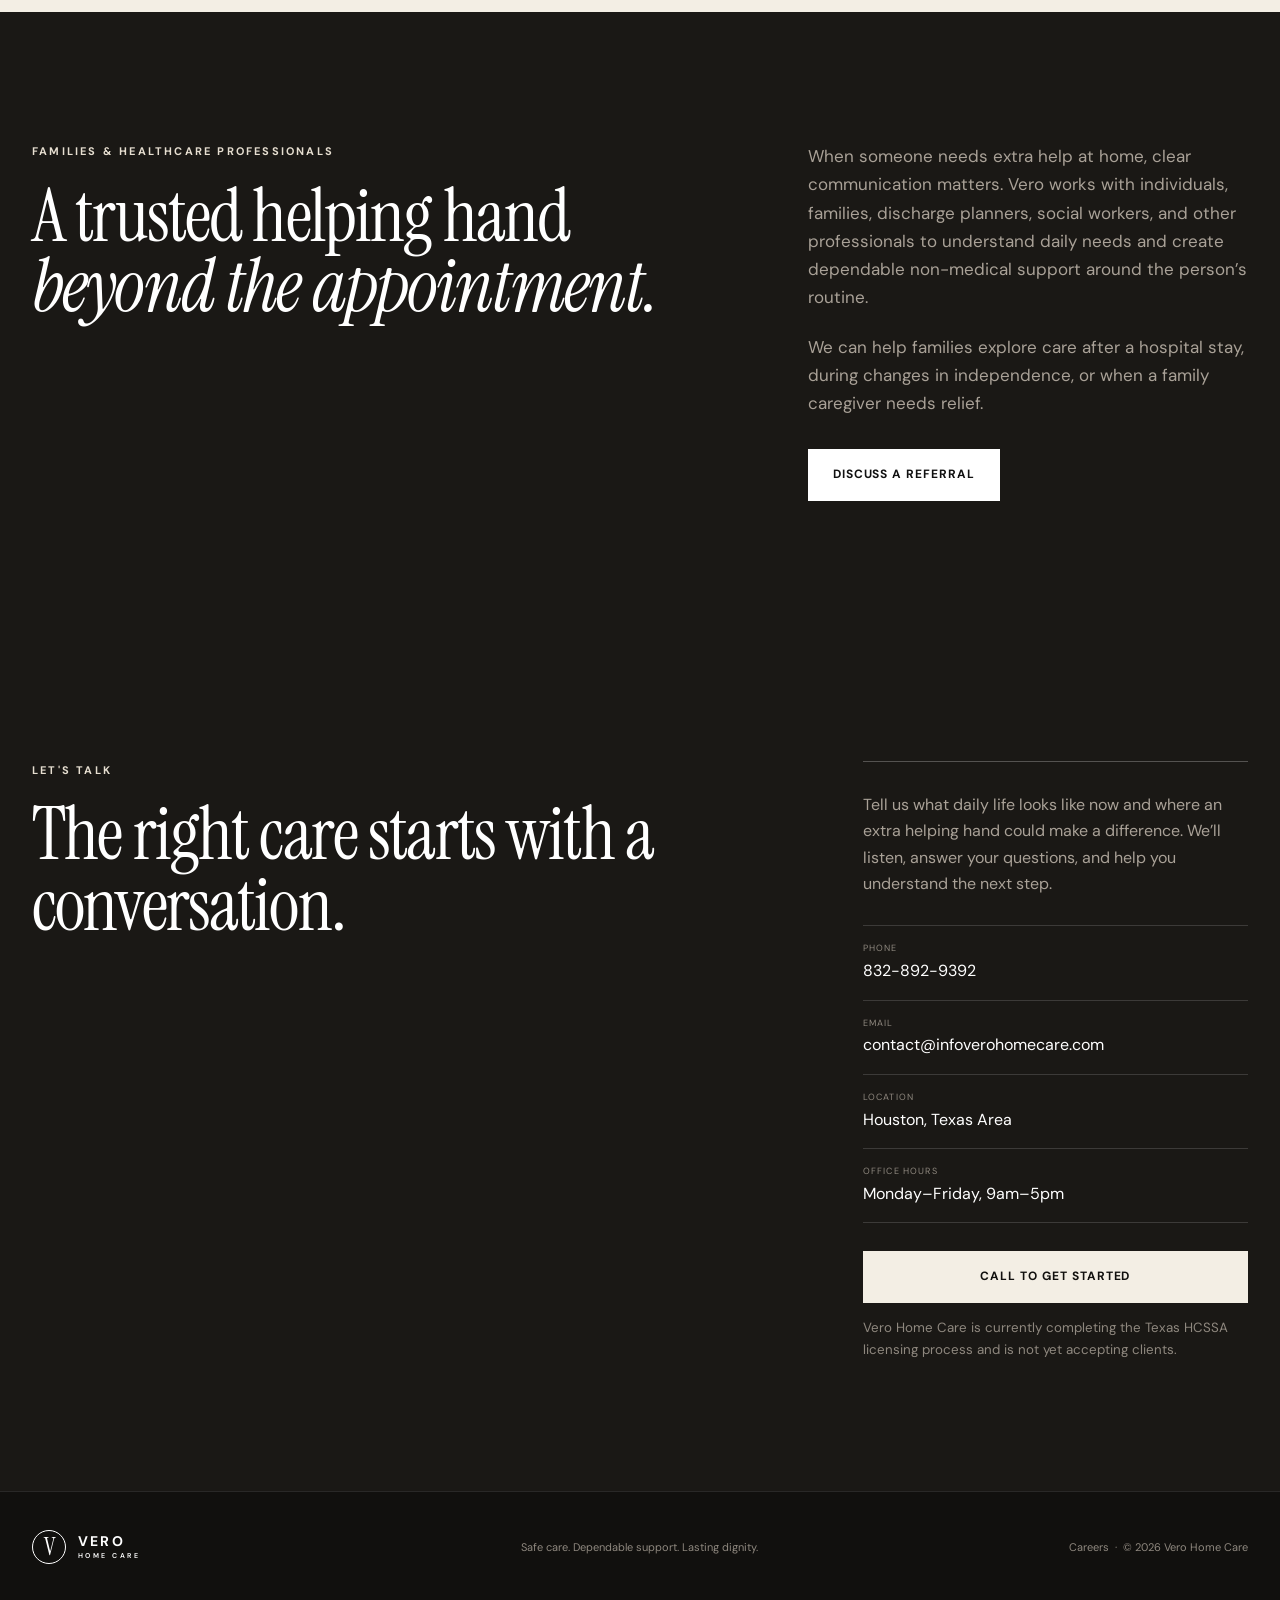
==== commit f816ea26: "Remove decorative numbers and service arrows" ====
--- a/index.html
+++ b/index.html
@@ -15,8 +15,8 @@
   <link rel="preconnect" href="https://fonts.googleapis.com">
   <link rel="preconnect" href="https://fonts.gstatic.com" crossorigin>
   <link href="https://fonts.googleapis.com/css2?family=DM+Sans:wght@400;500;600;700&family=Instrument+Serif:ital@0;1&display=swap" rel="stylesheet">
-  <link rel="stylesheet" href="styles.css?v=20260831e">
-  <link rel="stylesheet" href="mobile-fixes.css?v=20260831e">
+  <link rel="stylesheet" href="styles.css?v=20260831g">
+  <link rel="stylesheet" href="mobile-fixes.css?v=20260831g">
   <style>
     .hero-video{position:absolute;inset:0;overflow:hidden;background:#11100e}
     .hero-video iframe{position:absolute;top:50%;left:50%;width:177.78vh;height:56.25vw;min-width:100%;min-height:100%;border:0;pointer-events:none;transform:translate(-50%,-50%)}
@@ -73,7 +73,6 @@
           <a class="text-link" href="#about">Discover our mission <span aria-hidden="true">&#8595;</span></a>
         </div>
       </div>
-      <div class="hero-index" aria-hidden="true">01 <span></span> VERO</div>
     </section>
 
     <section class="credentials" aria-label="Vero Home Care commitments">
@@ -89,7 +88,7 @@
       <div class="shell intro-grid">
         <div>
           <p class="kicker dark reveal">Our mission</p>
-          <p class="section-number" aria-hidden="true">02</p>
+          <p class="mission-note reveal">Personal support.<br>Familiar surroundings.<br>Greater independence.</p>
         </div>
         <div>
           <h2 class="display reveal">Helping people live safely and confidently at home.</h2>
@@ -108,10 +107,10 @@
           <p>Everyday assistance can make home safer, routines easier, and family life less overwhelming. Every plan begins with the person and the support they actually need.</p>
         </div>
         <div class="service-list">
-          <article class="service reveal"><span>01</span><h3>Personal Care</h3><p>Respectful help with bathing, dressing, grooming, toileting, mobility, and other activities of daily living.</p><i aria-hidden="true">&#8599;</i></article>
-          <article class="service reveal"><span>02</span><h3>Companionship</h3><p>Conversation, reading, hobbies, walks, and meaningful social connection that help reduce isolation.</p><i aria-hidden="true">&#8599;</i></article>
-          <article class="service reveal"><span>03</span><h3>Household Support</h3><p>Meal preparation, light housekeeping, laundry, grocery support, and help keeping daily routines on track.</p><i aria-hidden="true">&#8599;</i></article>
-          <article class="service reveal"><span>04</span><h3>Family Relief</h3><p>Dependable non-medical support that gives family caregivers time to rest, work, or tend to other responsibilities.</p><i aria-hidden="true">&#8599;</i></article>
+          <article class="service reveal"><h3>Personal Care</h3><p>Respectful help with bathing, dressing, grooming, toileting, mobility, and other activities of daily living.</p></article>
+          <article class="service reveal"><h3>Companionship</h3><p>Conversation, reading, hobbies, walks, and meaningful social connection that help reduce isolation.</p></article>
+          <article class="service reveal"><h3>Household Support</h3><p>Meal preparation, light housekeeping, laundry, grocery support, and help keeping daily routines on track.</p></article>
+          <article class="service reveal"><h3>Family Relief</h3><p>Dependable non-medical support that gives family caregivers time to rest, work, or tend to other responsibilities.</p></article>
         </div>
       </div>
     </section>
@@ -122,9 +121,9 @@
           <p class="kicker dark reveal">The Vero difference</p>
           <h2 class="display reveal">Dependable by design.<br><em>Compassionate by nature.</em></h2>
           <div class="principles">
-            <div class="reveal"><b>01</b><span><strong>Care shaped around real life.</strong> We begin by understanding routines, preferences, abilities, and family priorities.</span></div>
-            <div class="reveal"><b>02</b><span><strong>Support that encourages independence.</strong> We help with what is needed while respecting what each person can and wants to do.</span></div>
-            <div class="reveal"><b>03</b><span><strong>Consistent communication.</strong> Families deserve dependable support, honest updates, and a team that listens.</span></div>
+            <div class="reveal"><span><strong>Care shaped around real life.</strong> We begin by understanding routines, preferences, abilities, and family priorities.</span></div>
+            <div class="reveal"><span><strong>Support that encourages independence.</strong> We help with what is needed while respecting what each person can and wants to do.</span></div>
+            <div class="reveal"><span><strong>Consistent communication.</strong> Families deserve dependable support, honest updates, and a team that listens.</span></div>
           </div>
         </div>
       </div>
--- a/mobile-fixes.css
+++ b/mobile-fixes.css
@@ -66,6 +66,9 @@
 }
 
 .credentials { background: #e6ded0; border-bottom: 1px solid rgba(17,16,14,.14); }
+.service { grid-template-columns: 1fr 1.2fr; }
+.mission-note { margin: 48px 0 0; font: italic 400 25px/1.35 "Instrument Serif",serif; color: #756c61; }
+.principles > div { grid-template-columns: 1fr; }
 .promise-grid { display: block; }
 .promise-copy { max-width: 940px; margin: 0 auto; }
 .promise-copy .display { max-width: 850px; }
@@ -116,6 +119,8 @@
   .credential-grid > div { border-bottom: 1px solid rgba(17,16,14,.14); }
   .audience-grid,.founder-grid { grid-template-columns: 1fr; gap: 48px; }
   .referral-grid { grid-template-columns: 1fr; gap: 42px; }
+  .service { grid-template-columns: 1fr; }
+  .service p { grid-column: auto; }
   .career-hero { min-height: 650px; padding: 150px 0 72px; }
   .hero { height: calc(100svh - 76px); }
 }
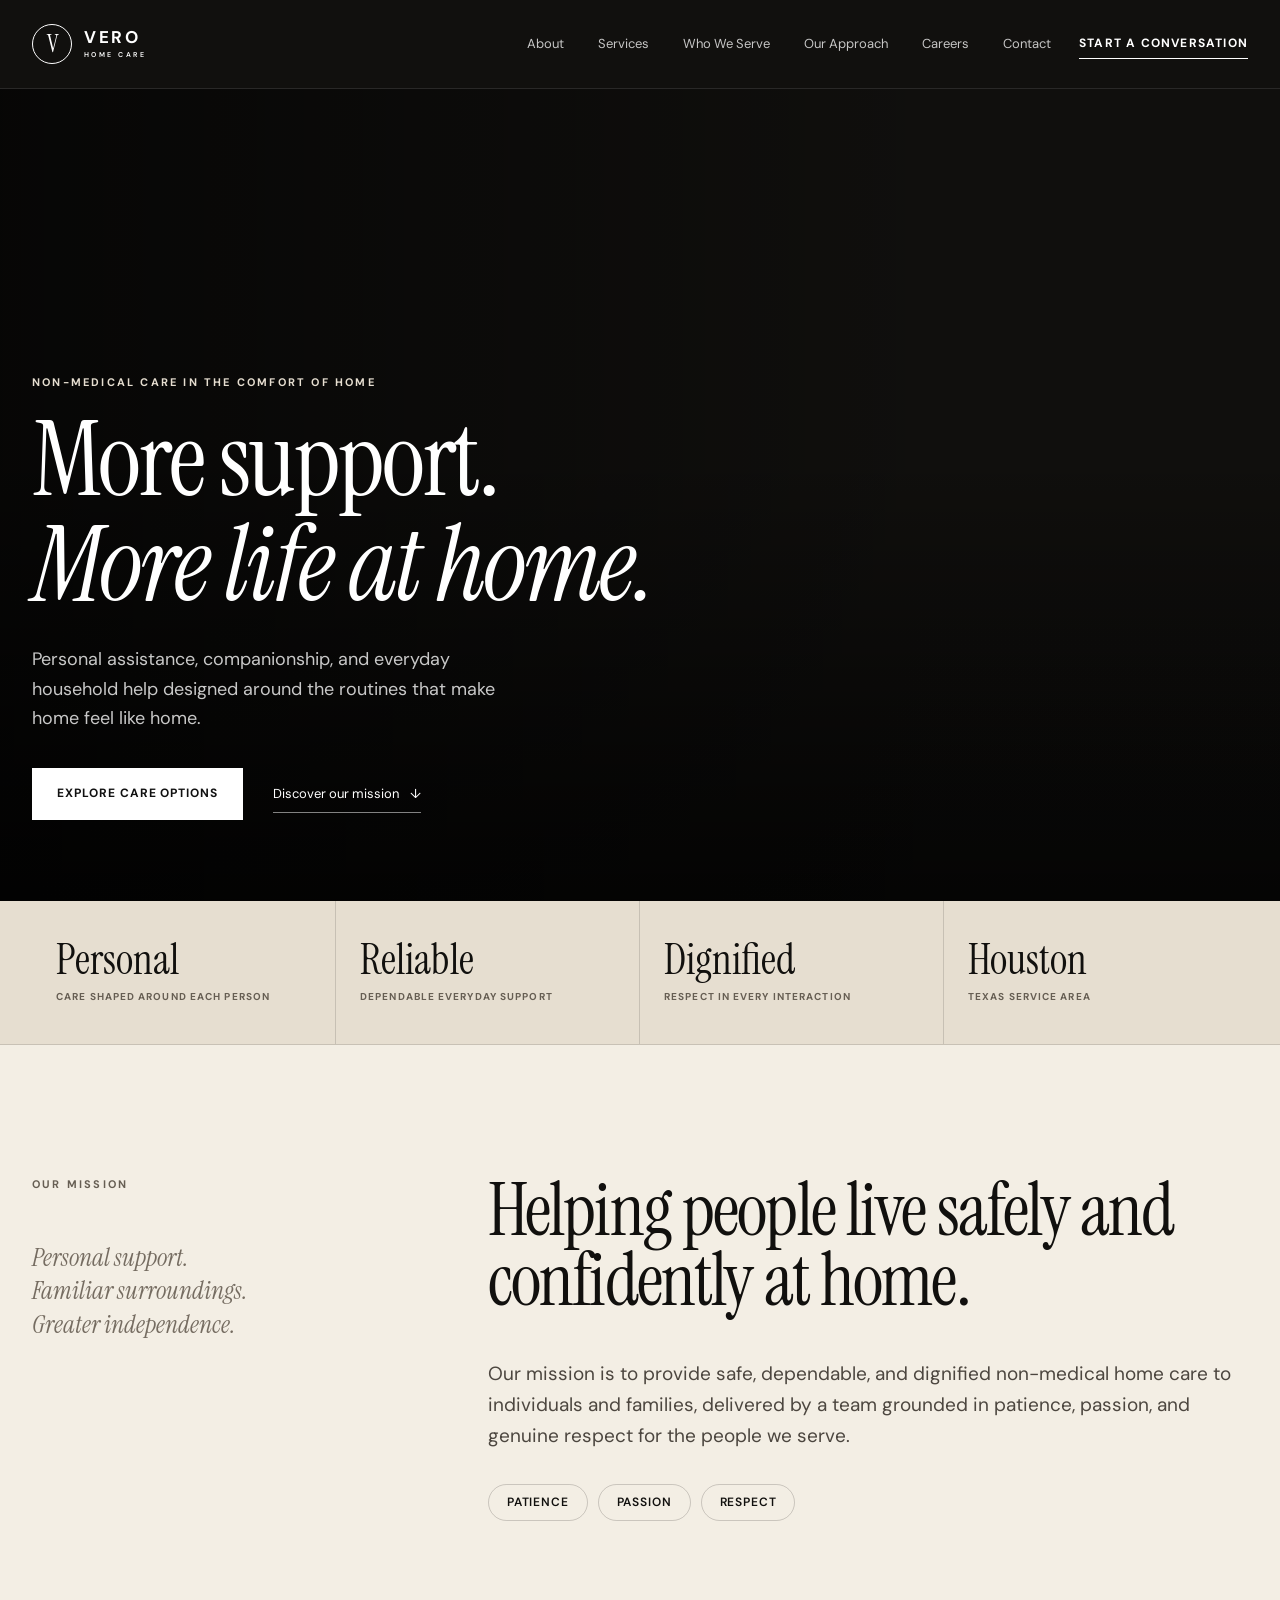
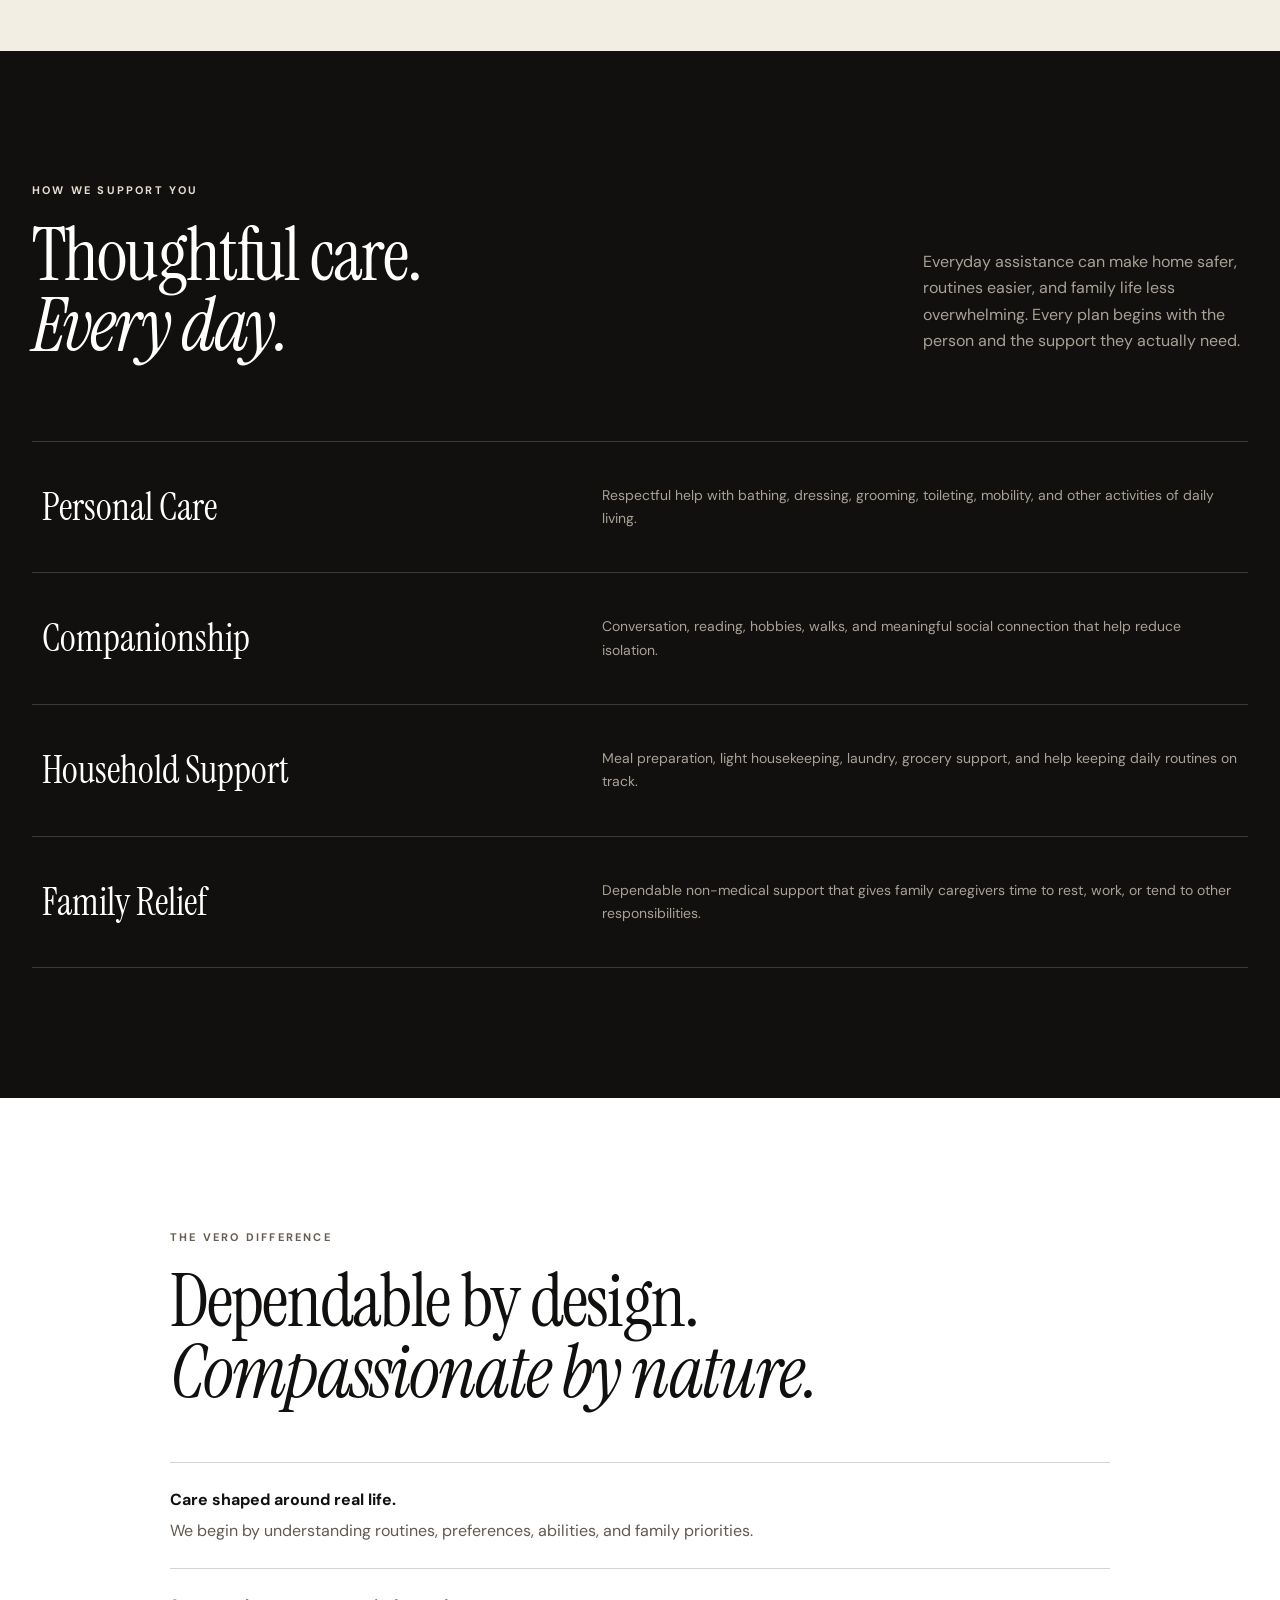
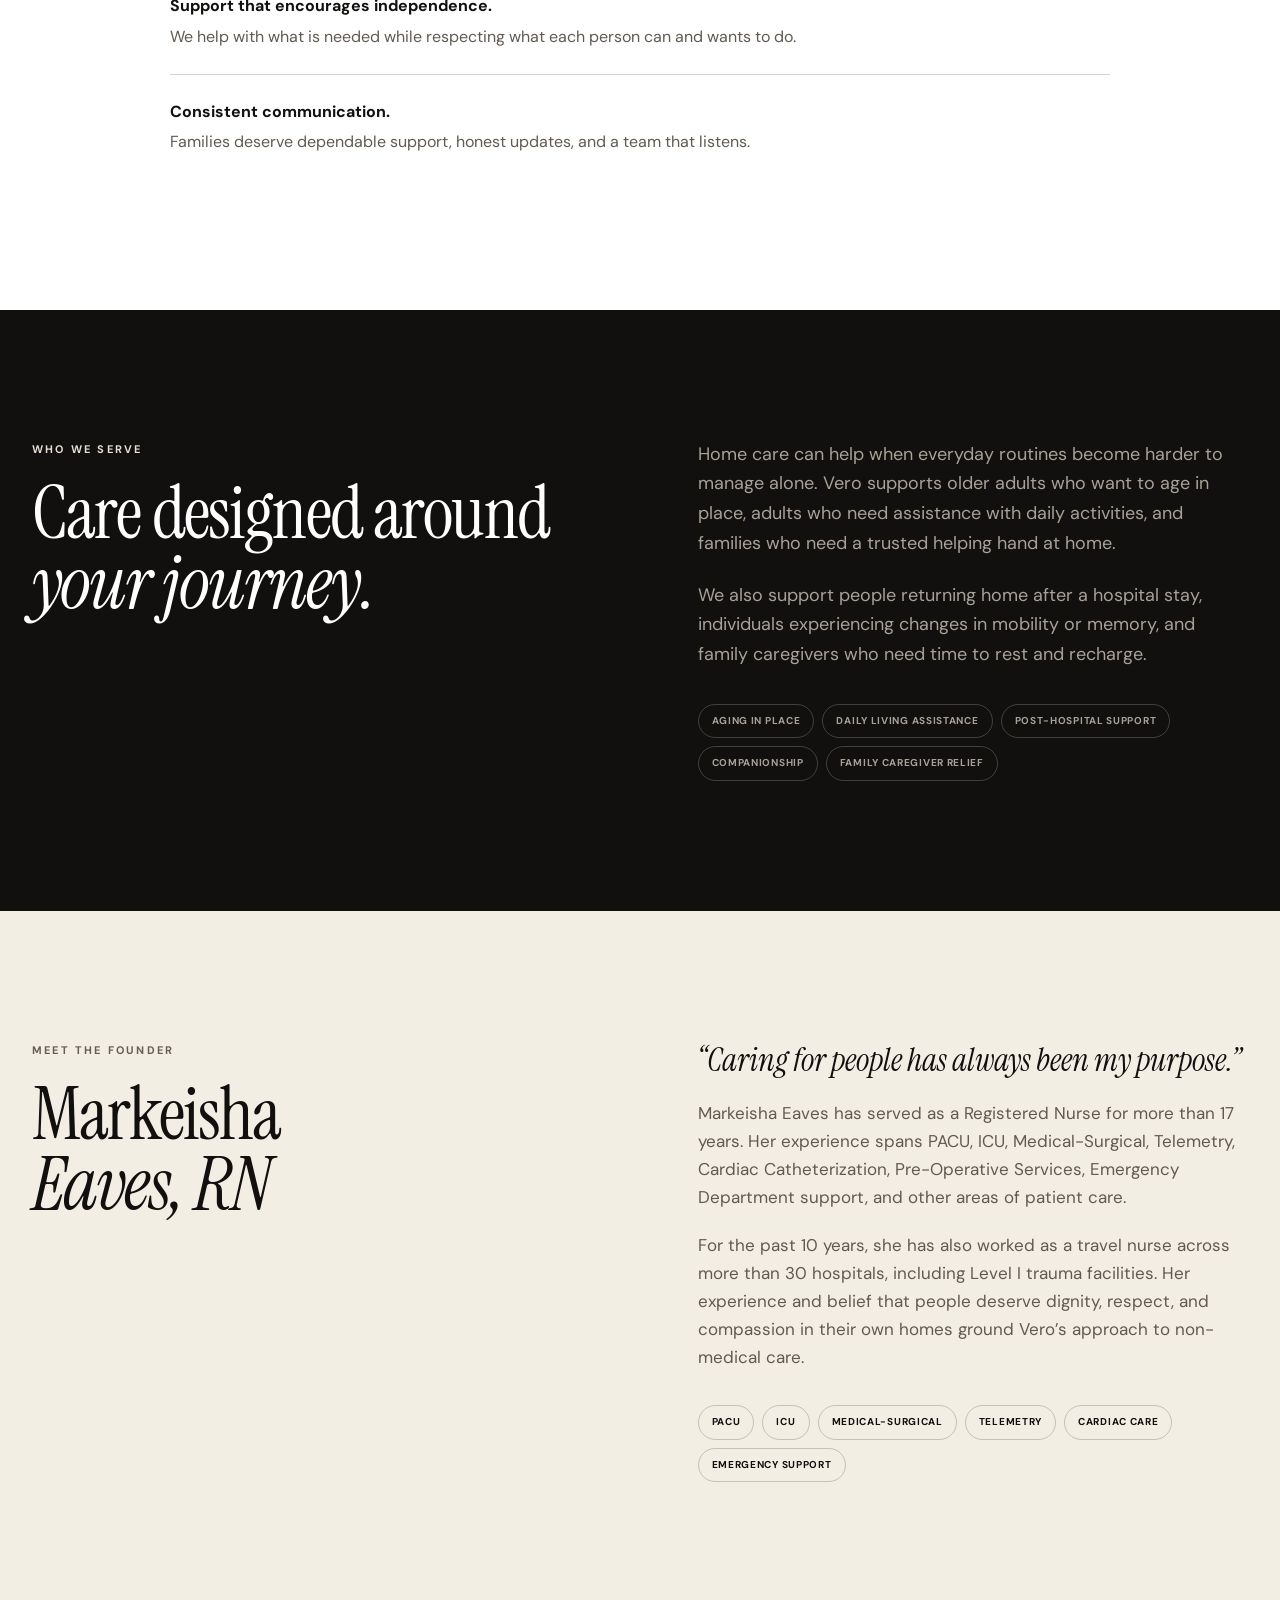
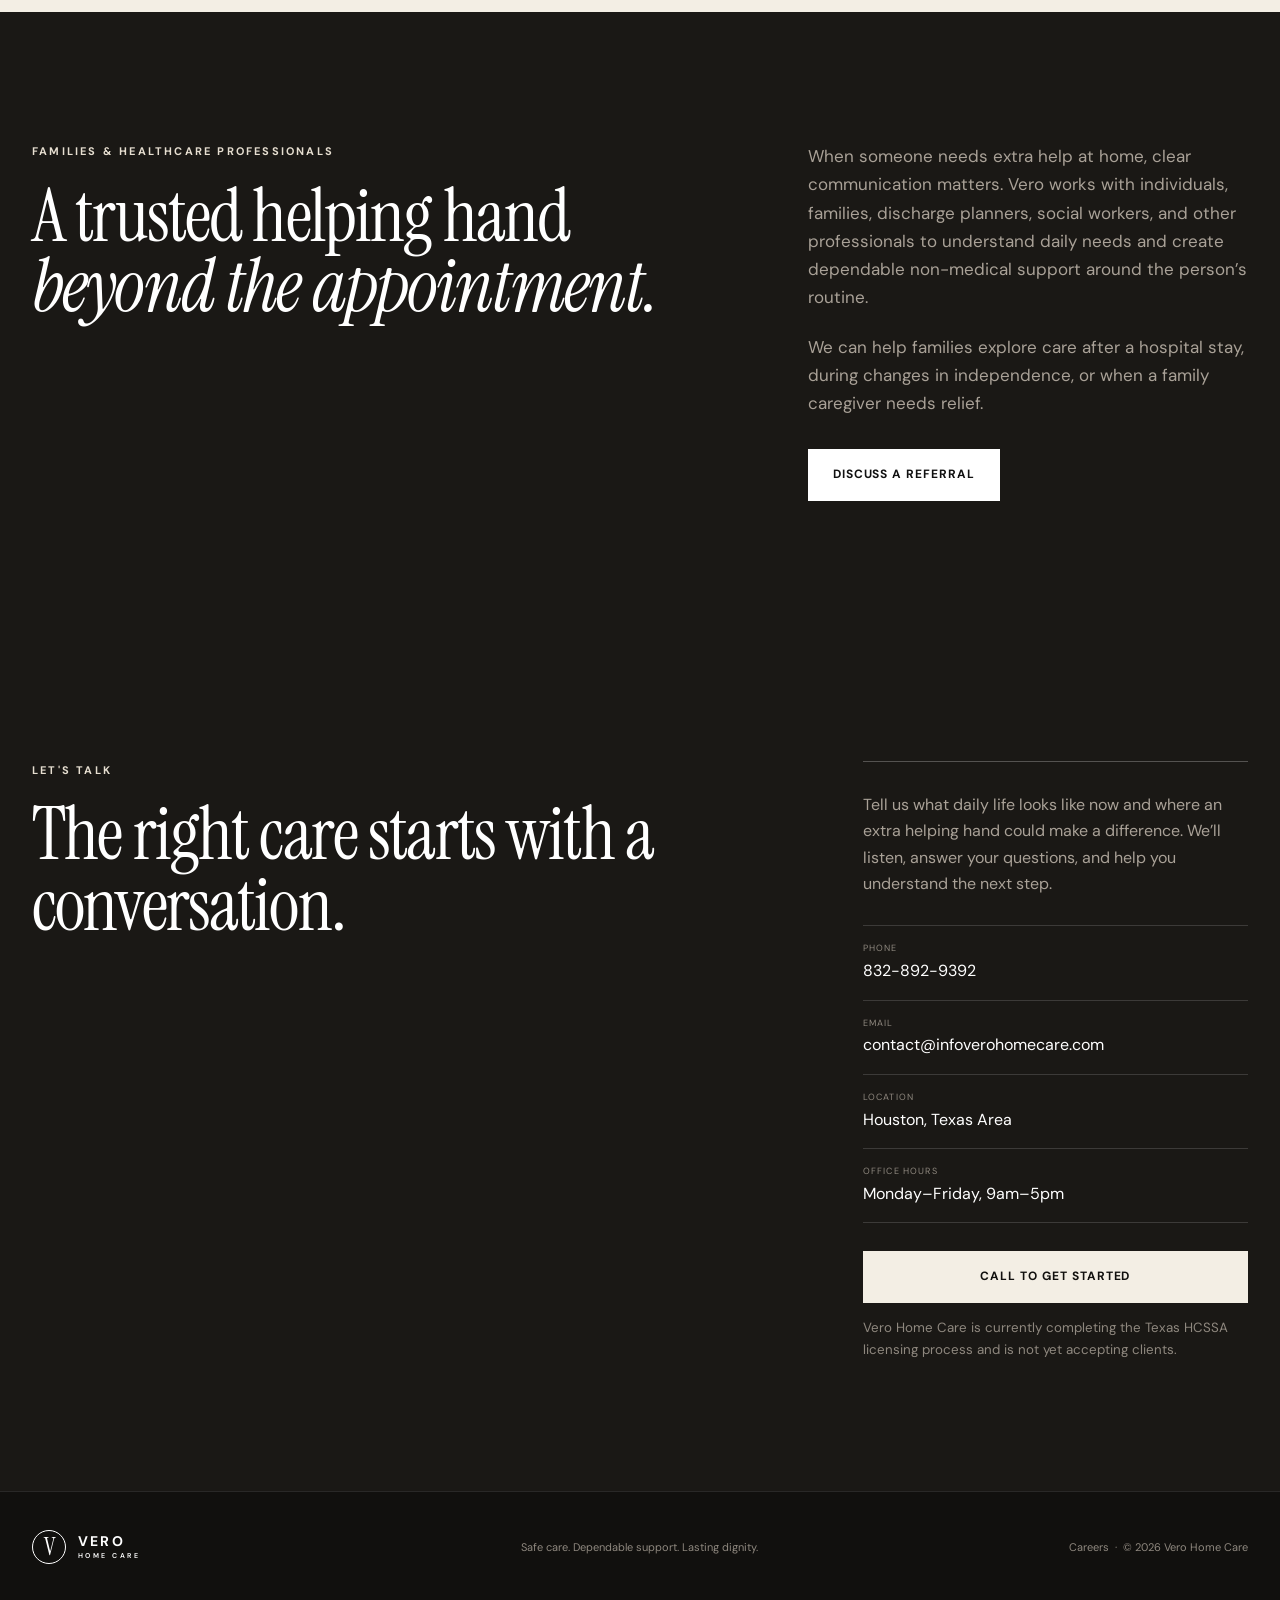
==== commit 3e73b945: "Refine Markeisha founder copy" ====
--- a/index.html
+++ b/index.html
@@ -152,7 +152,7 @@
         <div class="founder-copy reveal">
           <p class="founder-lead">“Caring for people has always been my purpose.”</p>
           <p>Markeisha Eaves has served as a Registered Nurse for more than 17 years. Her experience spans PACU, ICU, Medical-Surgical, Telemetry, Cardiac Catheterization, Pre-Operative Services, Emergency Department support, and other areas of patient care.</p>
-          <p>For the past 10 years, she has also worked as a travel nurse across more than 30 hospitals, including Level I trauma facilities. That experience—and her belief that people deserve dignity, respect, and compassion in their own homes—grounds Vero’s approach to non-medical care.</p>
+          <p>For the past 10 years, she has also worked as a travel nurse across more than 30 hospitals, including Level I trauma facilities. Her experience and belief that people deserve dignity, respect, and compassion in their own homes ground Vero’s approach to non-medical care.</p>
           <div class="specialties"><span>PACU</span><span>ICU</span><span>Medical-Surgical</span><span>Telemetry</span><span>Cardiac Care</span><span>Emergency Support</span></div>
         </div>
       </div>
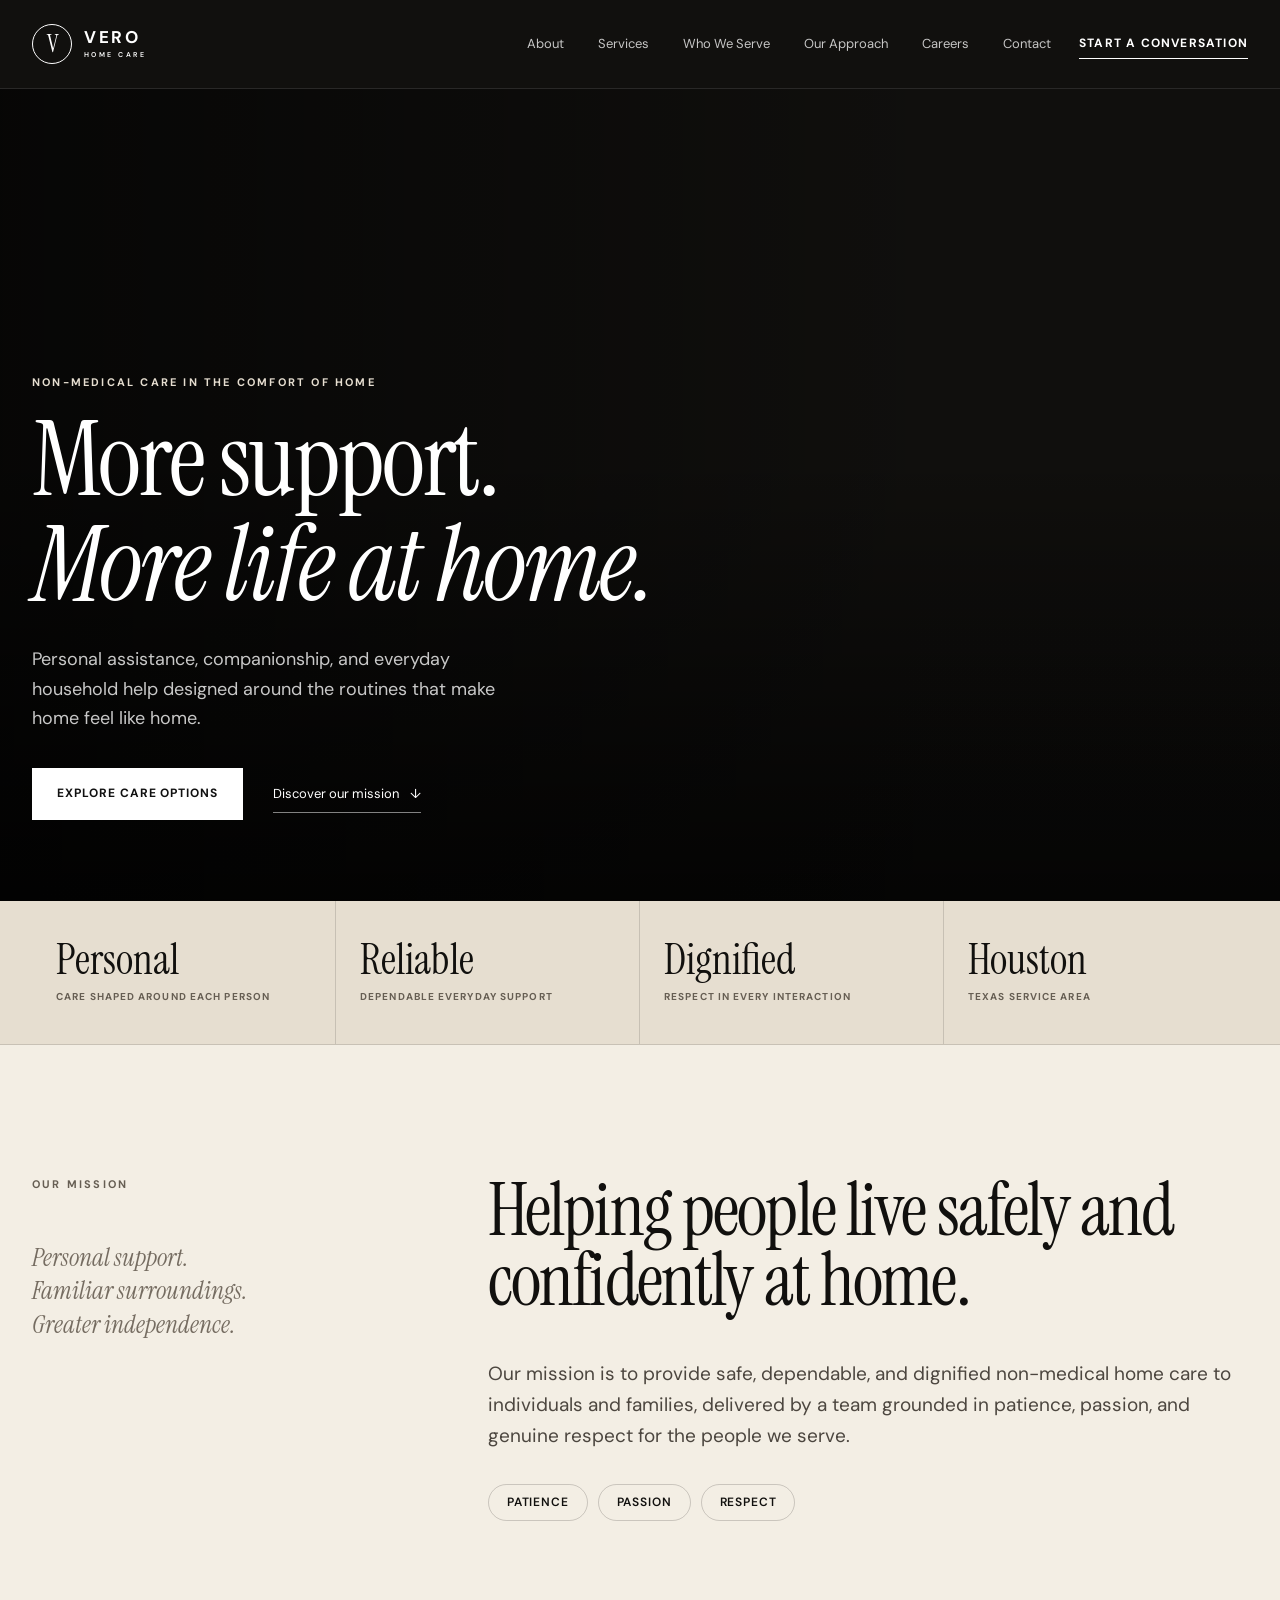
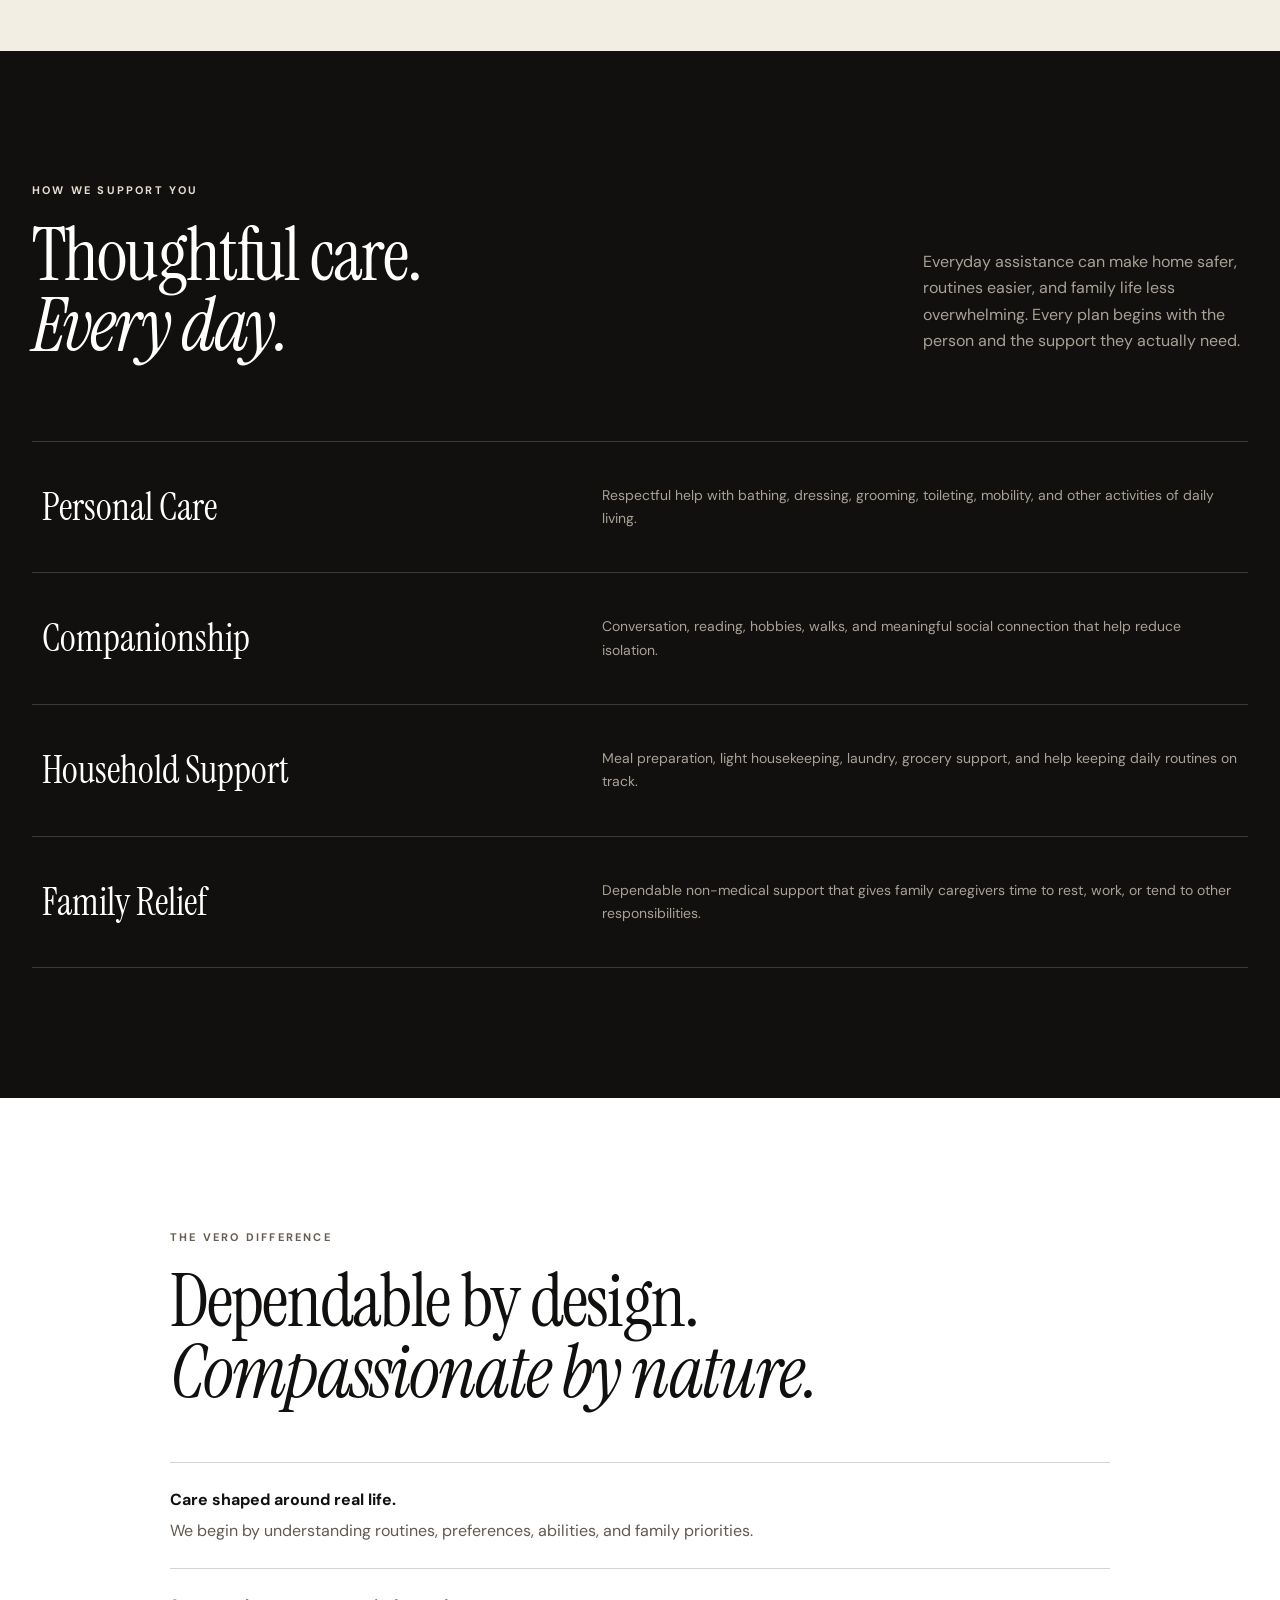
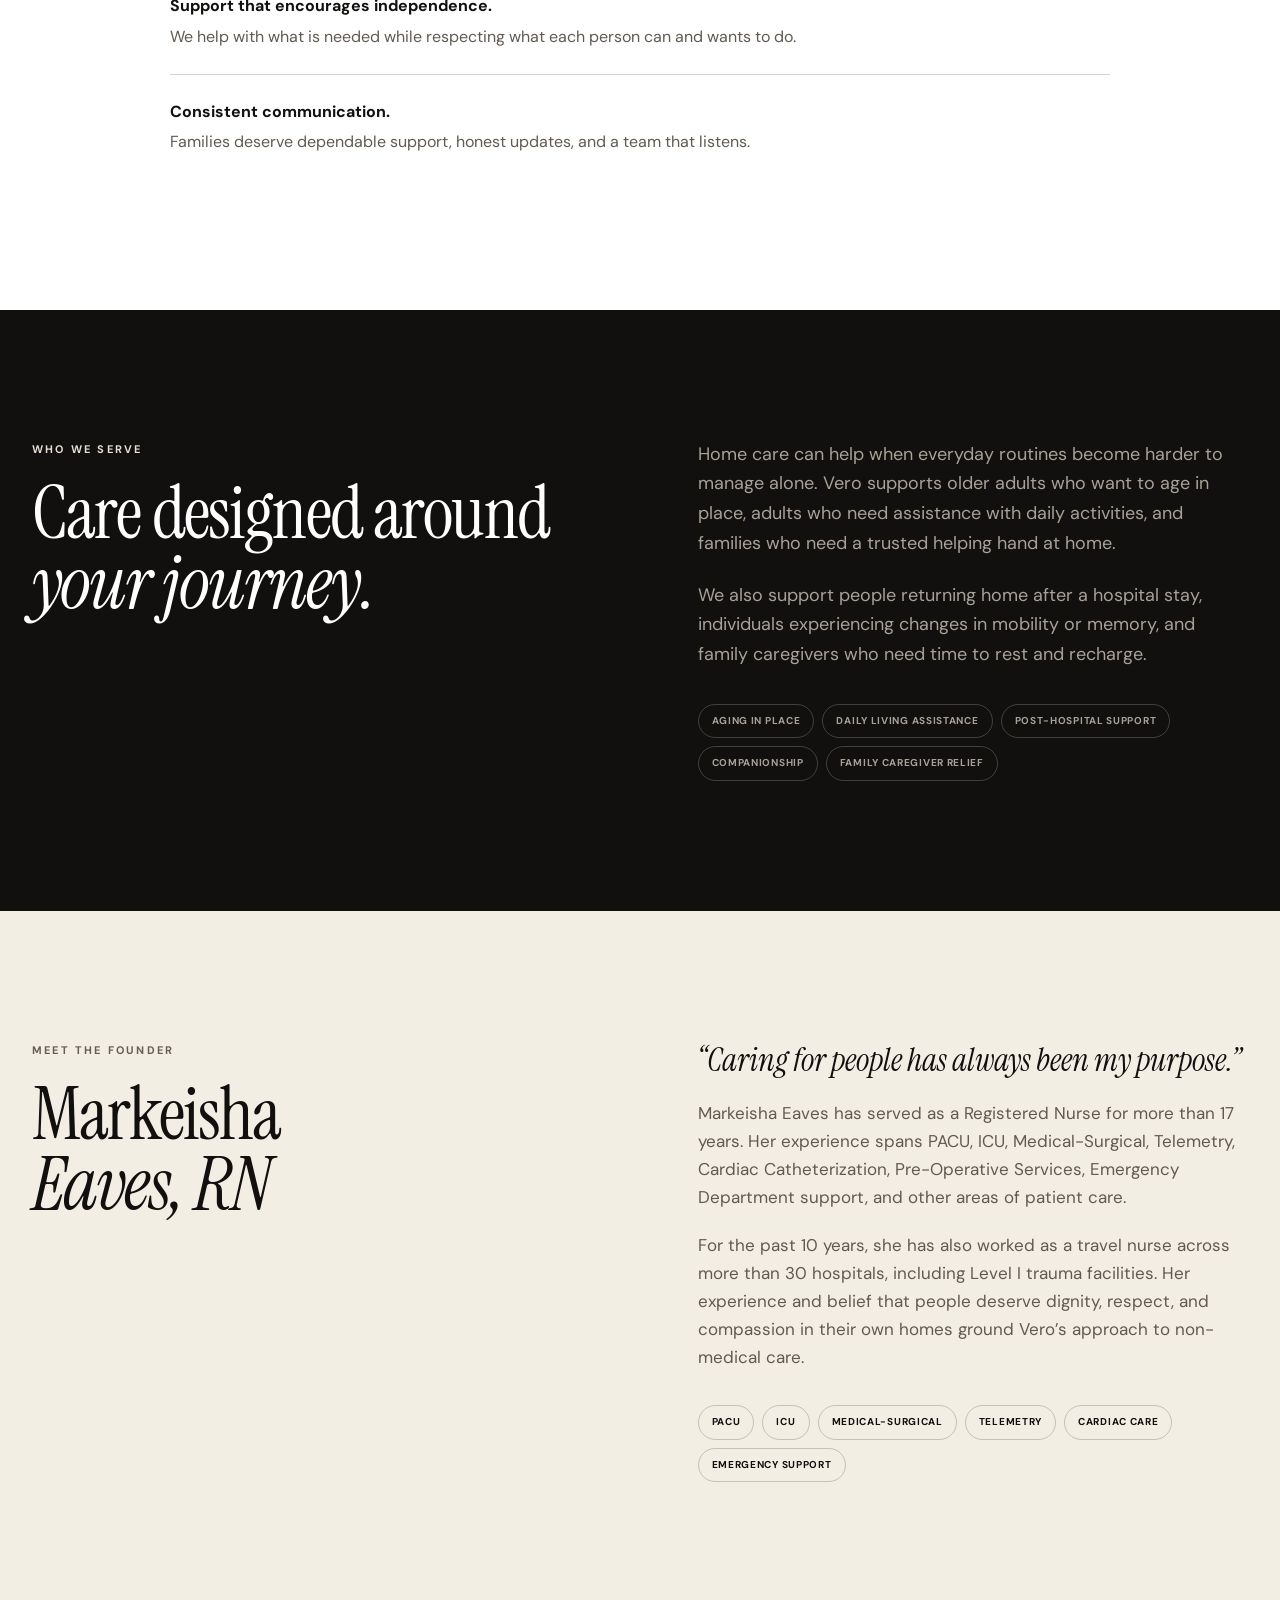
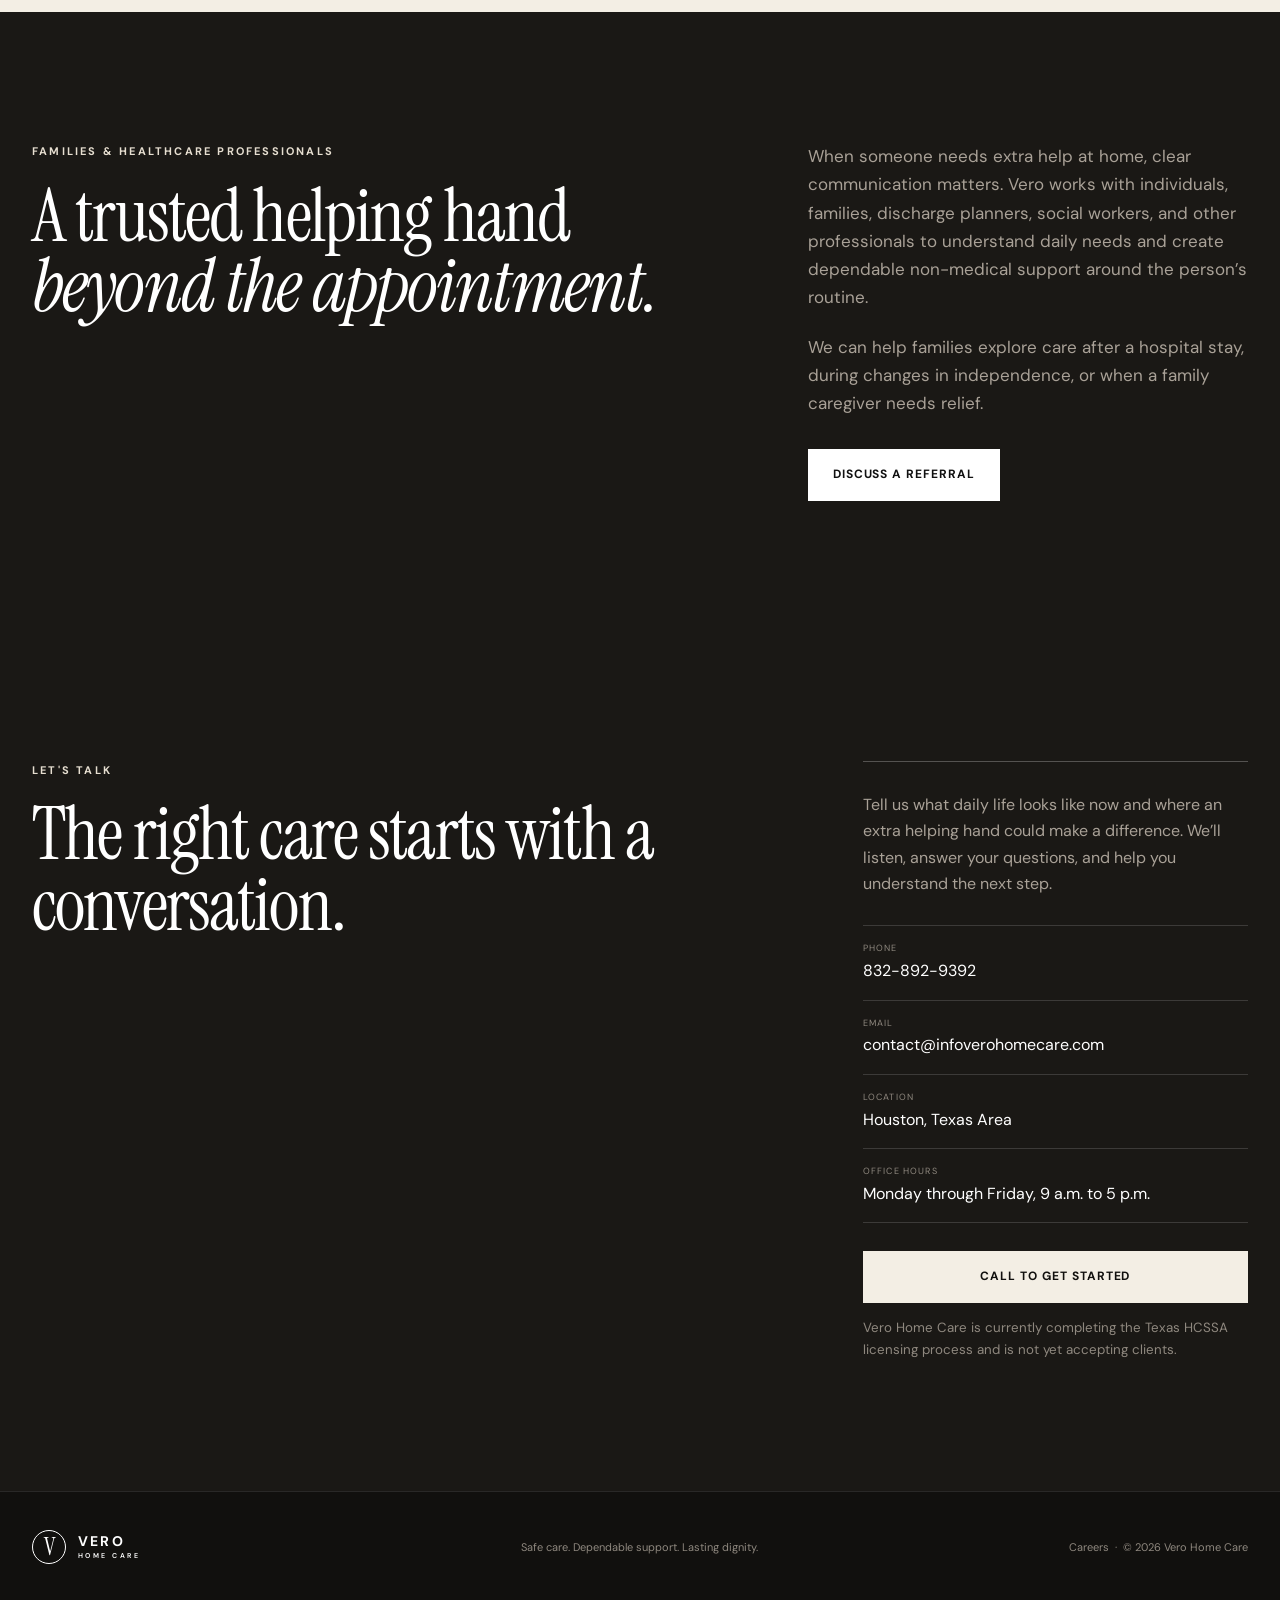
==== commit bc03e9e9: "Remove remaining sentence dashes" ====
--- a/index.html
+++ b/index.html
@@ -184,7 +184,7 @@
             <a href="tel:8328929392"><small>Phone</small>832-892-9392</a>
             <a href="mailto:contact@infoverohomecare.com"><small>Email</small>contact@infoverohomecare.com</a>
             <p><small>Location</small>Houston, Texas Area</p>
-            <p><small>Office Hours</small>Monday–Friday, 9am–5pm</p>
+            <p><small>Office Hours</small>Monday through Friday, 9 a.m. to 5 p.m.</p>
           </div>
           <a class="button button-cream" href="tel:8328929392">Call to get started</a>
           <small>Vero Home Care is currently completing the Texas HCSSA licensing process and is not yet accepting clients.</small>
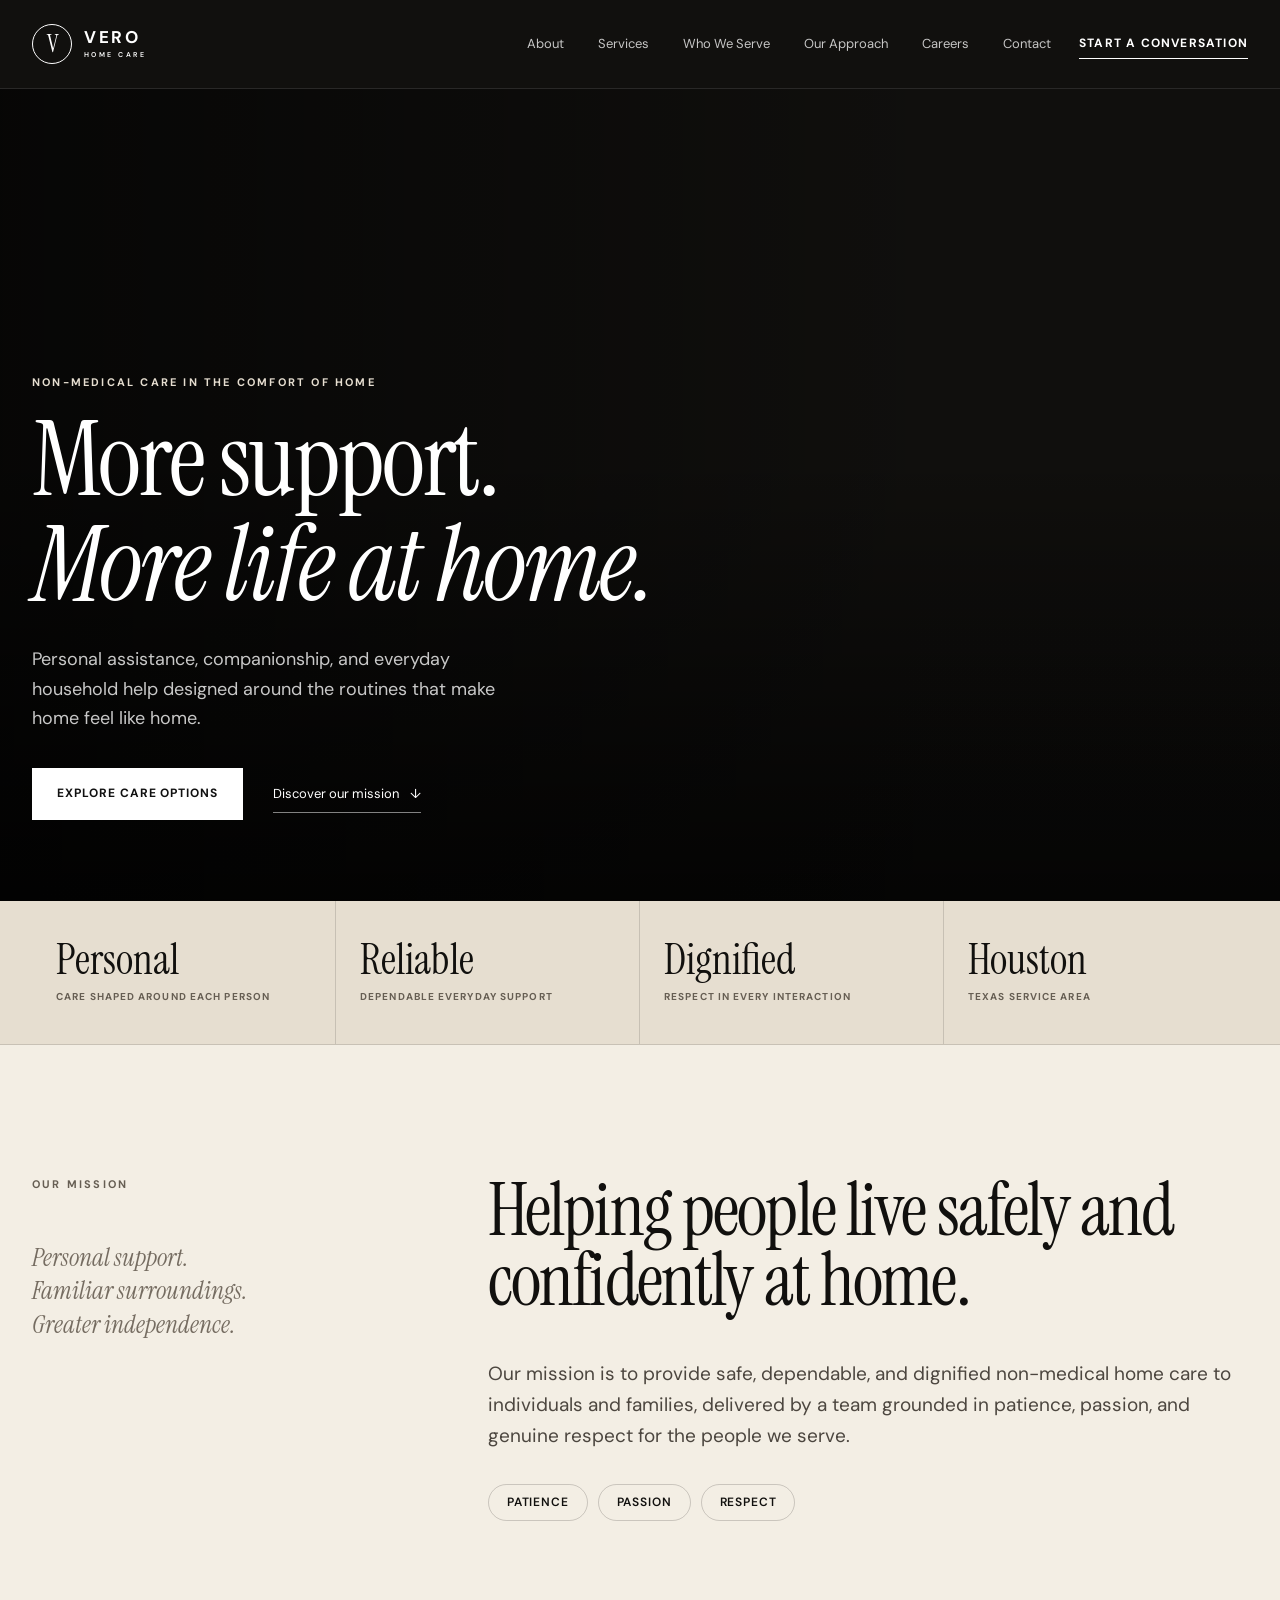
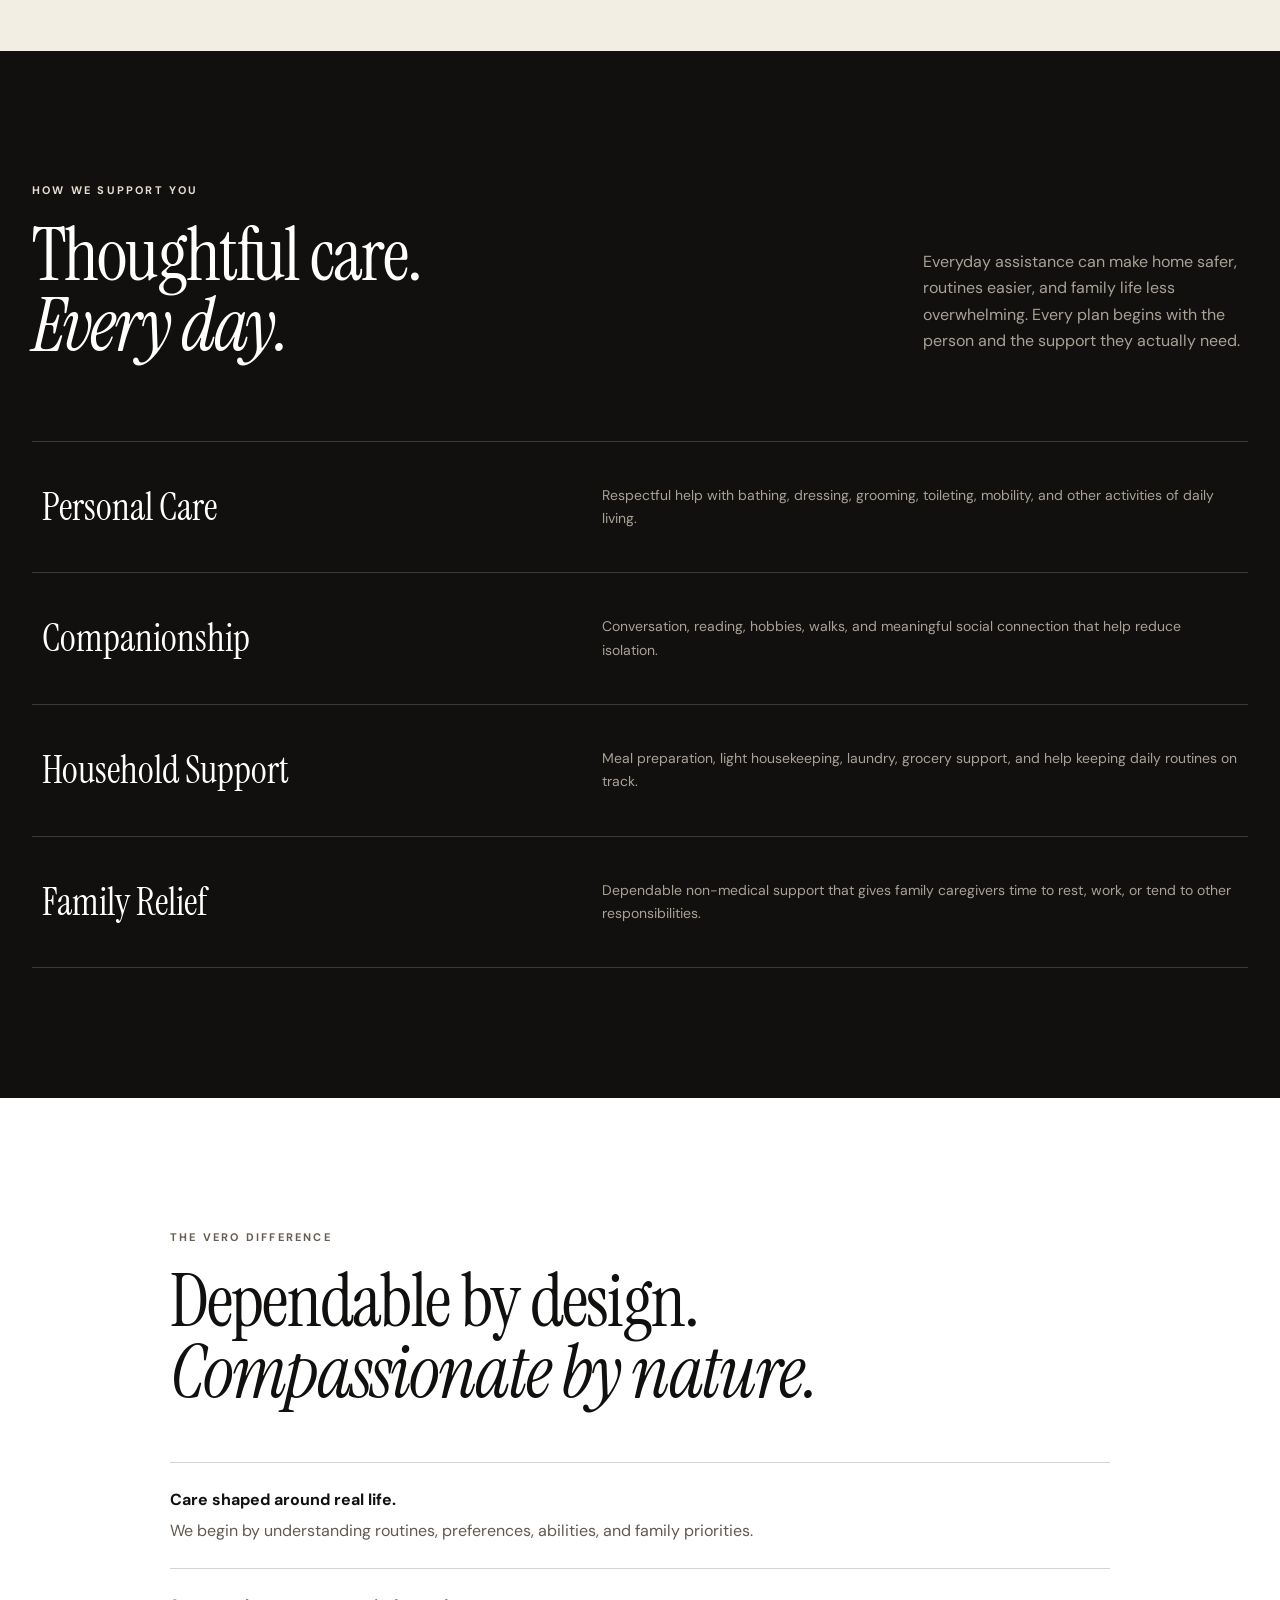
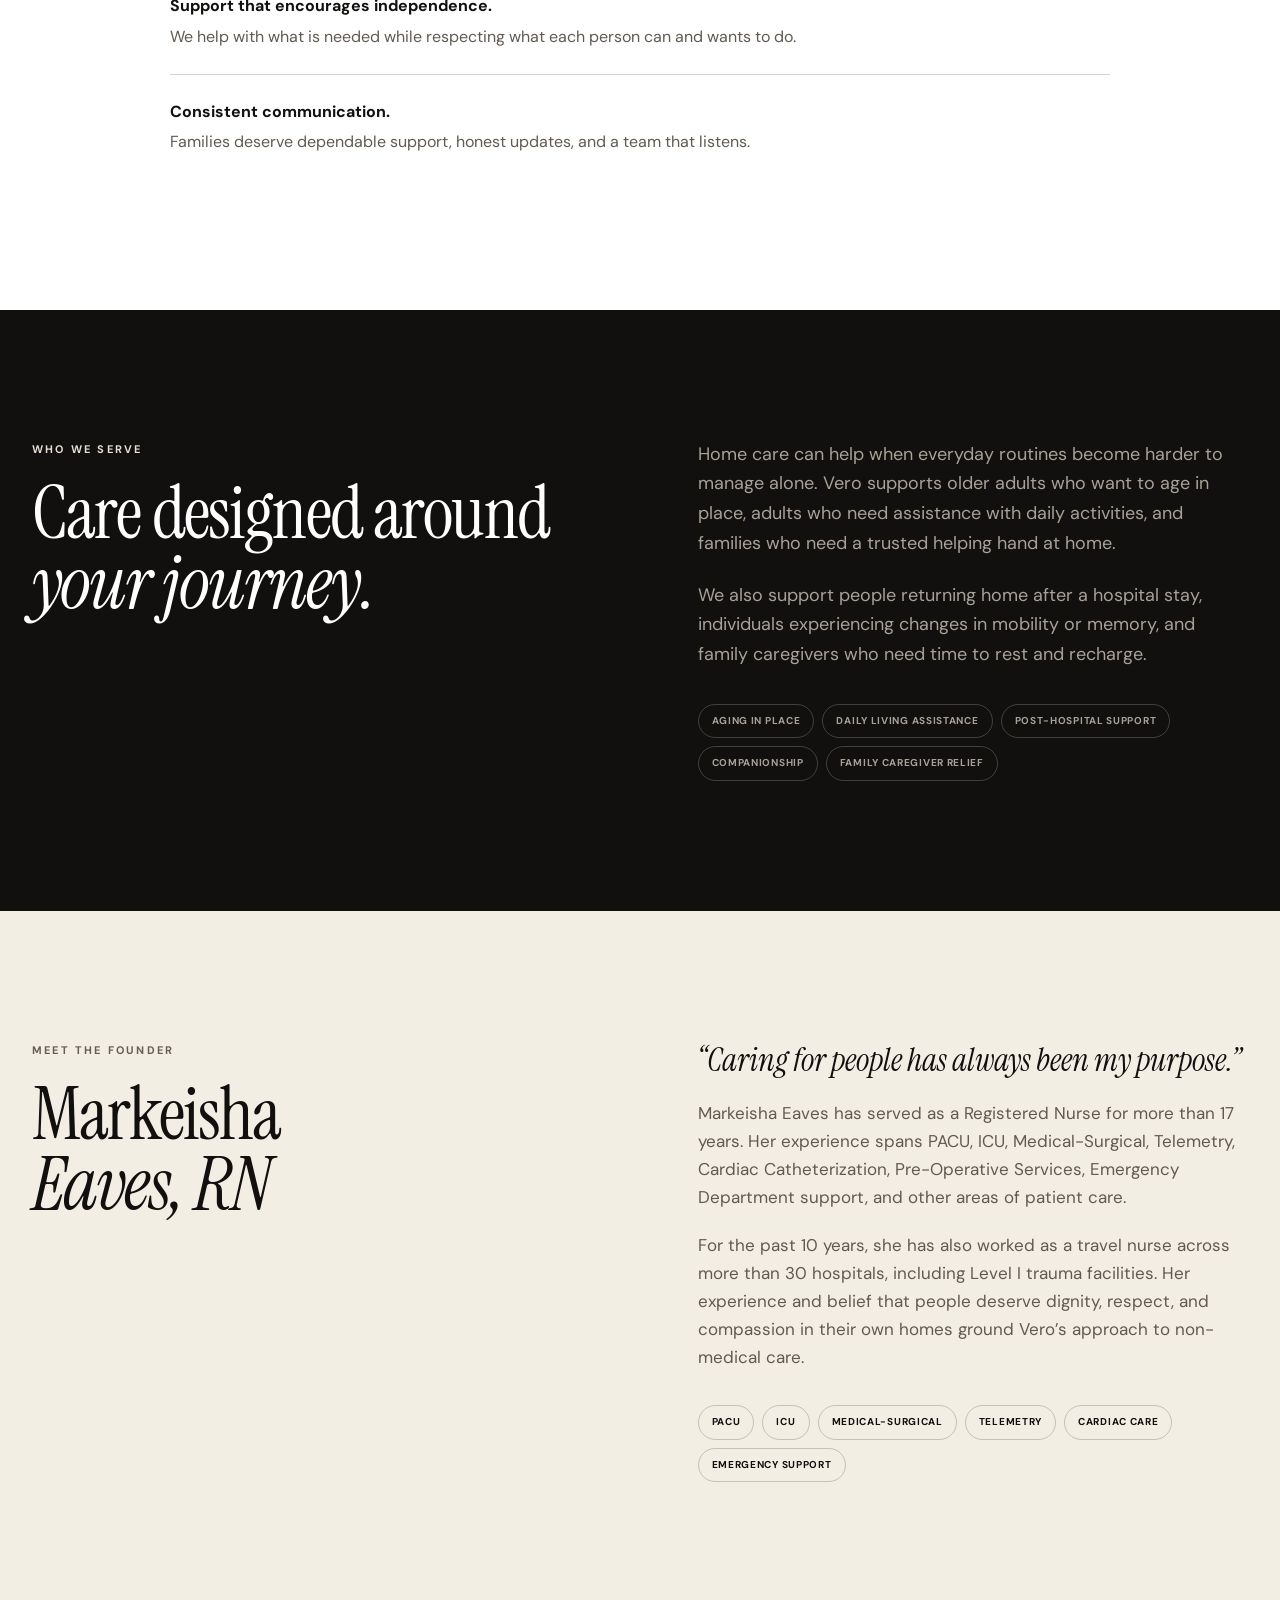
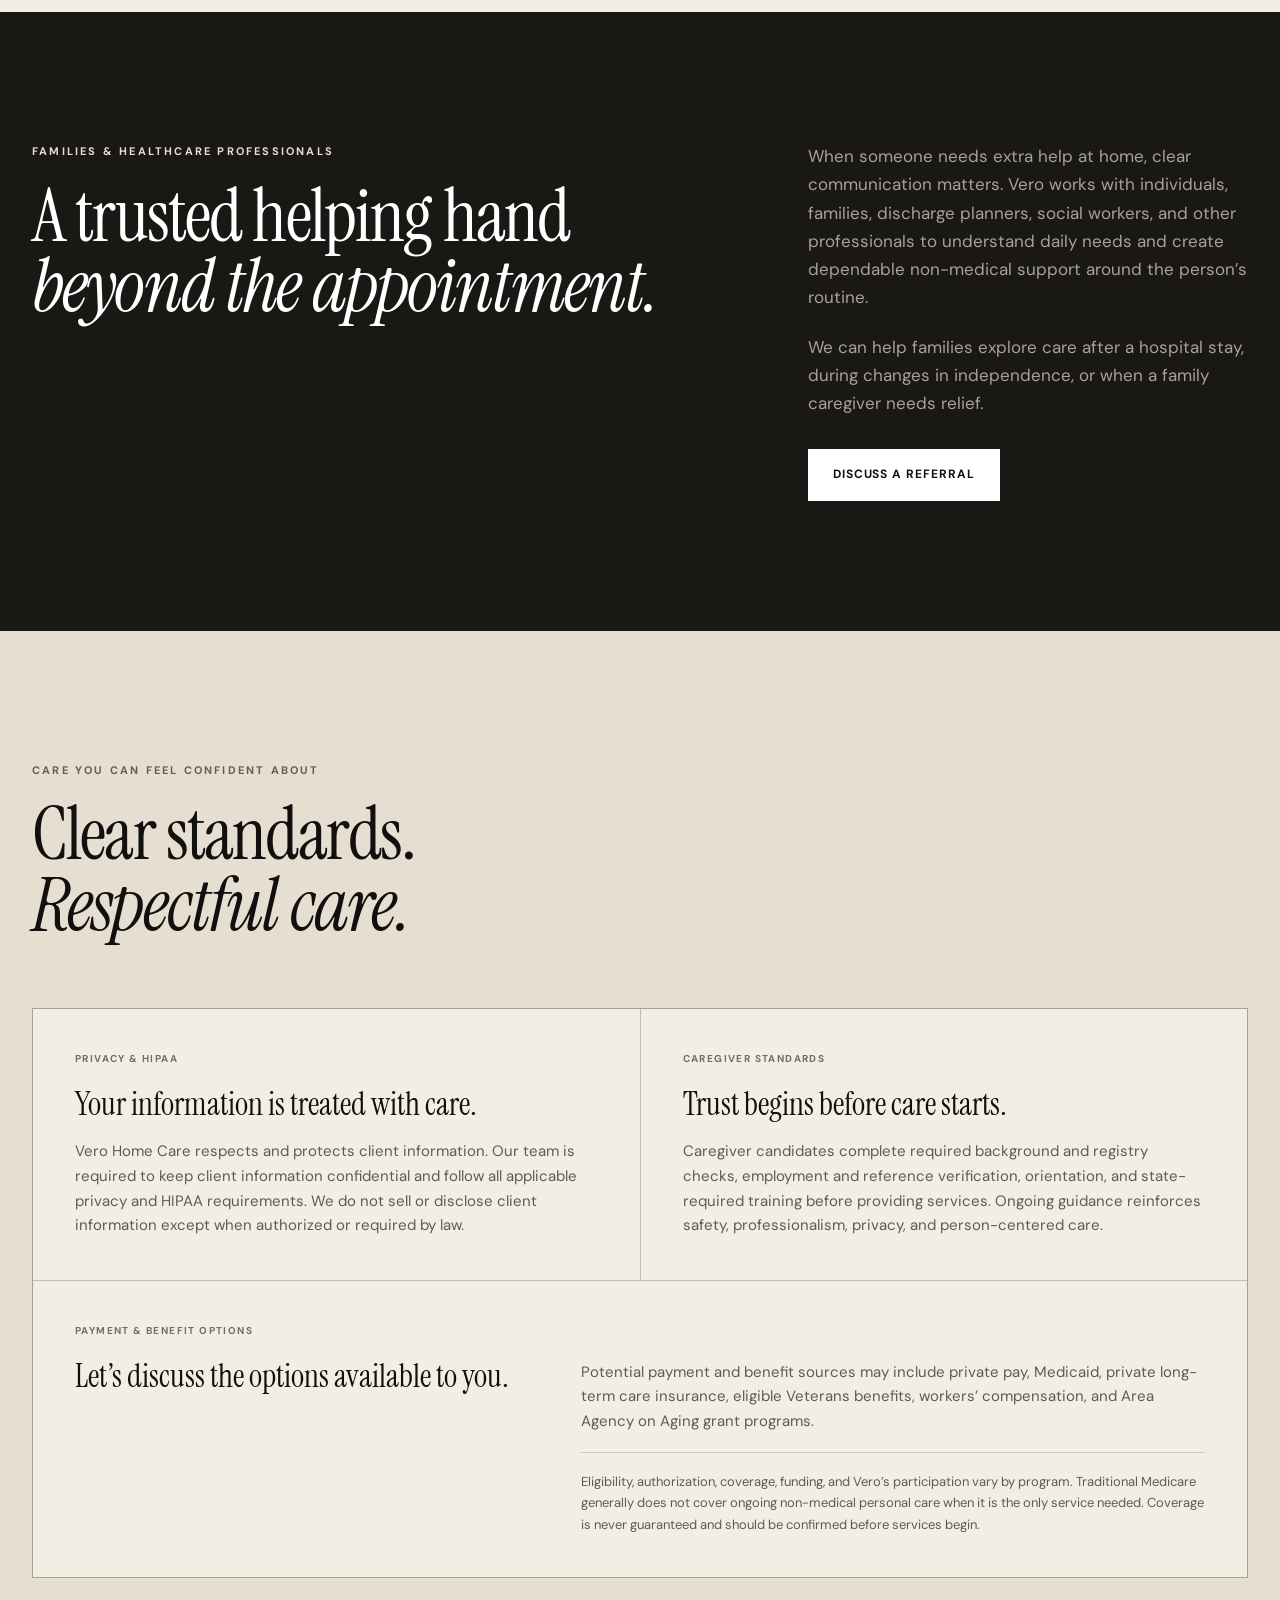
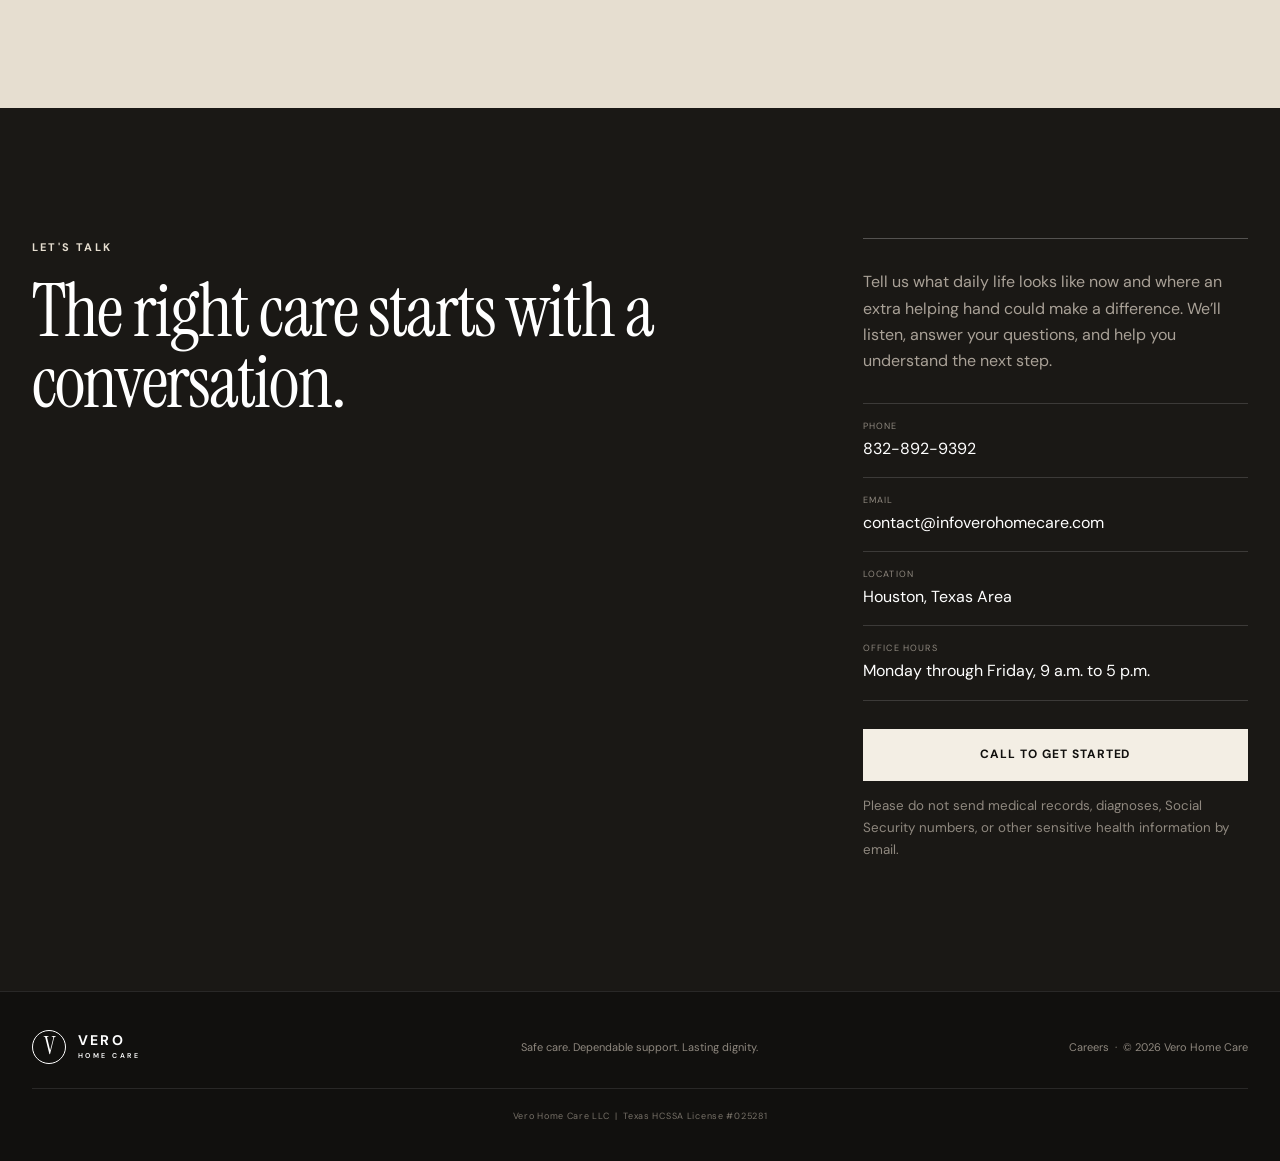
==== commit 52c98256: "Add privacy payment and caregiver standards" ====
--- a/index.html
+++ b/index.html
@@ -15,8 +15,8 @@
   <link rel="preconnect" href="https://fonts.googleapis.com">
   <link rel="preconnect" href="https://fonts.gstatic.com" crossorigin>
   <link href="https://fonts.googleapis.com/css2?family=DM+Sans:wght@400;500;600;700&family=Instrument+Serif:ital@0;1&display=swap" rel="stylesheet">
-  <link rel="stylesheet" href="styles.css?v=20260831g">
-  <link rel="stylesheet" href="mobile-fixes.css?v=20260831g">
+  <link rel="stylesheet" href="styles.css?v=20260903a">
+  <link rel="stylesheet" href="mobile-fixes.css?v=20260903a">
   <style>
     .hero-video{position:absolute;inset:0;overflow:hidden;background:#11100e}
     .hero-video iframe{position:absolute;top:50%;left:50%;width:177.78vh;height:56.25vw;min-width:100%;min-height:100%;border:0;pointer-events:none;transform:translate(-50%,-50%)}
@@ -172,6 +172,33 @@
       </div>
     </section>
 
+    <section class="standards section" id="standards">
+      <div class="shell">
+        <div class="standards-heading reveal">
+          <p class="kicker dark">Care you can feel confident about</p>
+          <h2 class="display">Clear standards.<br><em>Respectful care.</em></h2>
+        </div>
+        <div class="standards-grid">
+          <article class="standard-card reveal">
+            <span class="standard-label">Privacy &amp; HIPAA</span>
+            <h3>Your information is treated with care.</h3>
+            <p>Vero Home Care respects and protects client information. Our team is required to keep client information confidential and follow all applicable privacy and HIPAA requirements. We do not sell or disclose client information except when authorized or required by law.</p>
+          </article>
+          <article class="standard-card reveal">
+            <span class="standard-label">Caregiver standards</span>
+            <h3>Trust begins before care starts.</h3>
+            <p>Caregiver candidates complete required background and registry checks, employment and reference verification, orientation, and state-required training before providing services. Ongoing guidance reinforces safety, professionalism, privacy, and person-centered care.</p>
+          </article>
+          <article class="standard-card payment-card reveal">
+            <span class="standard-label">Payment &amp; benefit options</span>
+            <h3>Let’s discuss the options available to you.</h3>
+            <p>Potential payment and benefit sources may include private pay, Medicaid, private long-term care insurance, eligible Veterans benefits, workers’ compensation, and Area Agency on Aging grant programs.</p>
+            <p class="payment-note">Eligibility, authorization, coverage, funding, and Vero’s participation vary by program. Traditional Medicare generally does not cover ongoing non-medical personal care when it is the only service needed. Coverage is never guaranteed and should be confirmed before services begin.</p>
+          </article>
+        </div>
+      </div>
+    </section>
+
     <section class="contact section" id="contact">
       <div class="shell contact-grid">
         <div>
@@ -187,7 +214,7 @@
             <p><small>Office Hours</small>Monday through Friday, 9 a.m. to 5 p.m.</p>
           </div>
           <a class="button button-cream" href="tel:8328929392">Call to get started</a>
-          <small>Vero Home Care is currently completing the Texas HCSSA licensing process and is not yet accepting clients.</small>
+          <small>Please do not send medical records, diagnoses, Social Security numbers, or other sensitive health information by email.</small>
         </div>
       </div>
     </section>
@@ -199,6 +226,7 @@
       <p>Safe care. Dependable support. Lasting dignity.</p>
       <p><a href="careers.html">Careers</a> &nbsp;·&nbsp; &copy; <span id="year"></span> Vero Home Care</p>
     </div>
+    <p class="license-line">Vero Home Care LLC &nbsp;|&nbsp; Texas HCSSA License #025281</p>
   </footer>
   <script src="script.js"></script>
 </body>
--- a/mobile-fixes.css
+++ b/mobile-fixes.css
@@ -93,6 +93,18 @@
 .referral-copy { color: #a9a197; font-size: 17px; }
 .referral-copy p { margin: 0 0 22px; }
 .referral-copy .button { margin-top: 10px; }
+.standards { background: #e6ded0; }
+.standards-heading { max-width: 760px; margin-bottom: 68px; }
+.standards-grid { display: grid; grid-template-columns: 1fr 1fr; gap: 1px; background: rgba(17,16,14,.16); border: 1px solid rgba(17,16,14,.16); }
+.standard-card { padding: 42px; background: #f3eee4; }
+.standard-card.payment-card { grid-column: 1 / -1; display: grid; grid-template-columns: .7fr 1fr; column-gap: 70px; }
+.standard-card.payment-card .standard-label,.standard-card.payment-card h3 { grid-column: 1; }
+.standard-card.payment-card > p { grid-column: 2; }
+.standard-label { display: block; margin-bottom: 20px; color: #756c61; font-size: 10px; font-weight: 700; letter-spacing: .14em; text-transform: uppercase; }
+.standard-card h3 { margin: 0 0 18px; font: 400 32px/1.05 "Instrument Serif",serif; }
+.standard-card p { margin: 0; color: #625a51; font-size: 15px; }
+.standard-card .payment-note { margin-top: 18px; padding-top: 18px; border-top: 1px solid rgba(17,16,14,.16); font-size: 13px; }
+.license-line { margin: 24px auto 0; padding-top: 20px; width: min(1220px,calc(100% - 64px)); border-top: 1px solid rgba(255,255,255,.1); color: #777168; text-align: center; font-size: 9px; letter-spacing: .08em; }
 .contact-details { margin: 28px 0; border-top: 1px solid rgba(255,255,255,.15); }
 .contact-details a,.contact-details p { display: block; padding: 15px 0; border-bottom: 1px solid rgba(255,255,255,.15); color: #fff; text-decoration: none; margin: 0; overflow-wrap: anywhere; }
 .contact-details small { display: block; margin: 0 0 2px; color: #8f887f; font-size: 9px; letter-spacing: .13em; text-transform: uppercase; }
@@ -119,6 +131,9 @@
   .credential-grid > div { border-bottom: 1px solid rgba(17,16,14,.14); }
   .audience-grid,.founder-grid { grid-template-columns: 1fr; gap: 48px; }
   .referral-grid { grid-template-columns: 1fr; gap: 42px; }
+  .standards-grid { grid-template-columns: 1fr; }
+  .standard-card.payment-card { grid-column: auto; display: block; }
+  .standard-card.payment-card > p { margin-top: 18px; }
   .service { grid-template-columns: 1fr; }
   .service p { grid-column: auto; }
   .career-hero { min-height: 650px; padding: 150px 0 72px; }
@@ -142,4 +157,6 @@
   .credential-grid > div { border-right: 0; padding: 25px 4px; display: grid; grid-template-columns: 95px 1fr; align-items: center; gap: 16px; }
   .credential-grid strong { font-size: 34px; }
   .credential-grid span { margin: 0; }
+  .standard-card { padding: 30px 24px; }
+  .license-line { width: calc(100% - 40px); }
 }
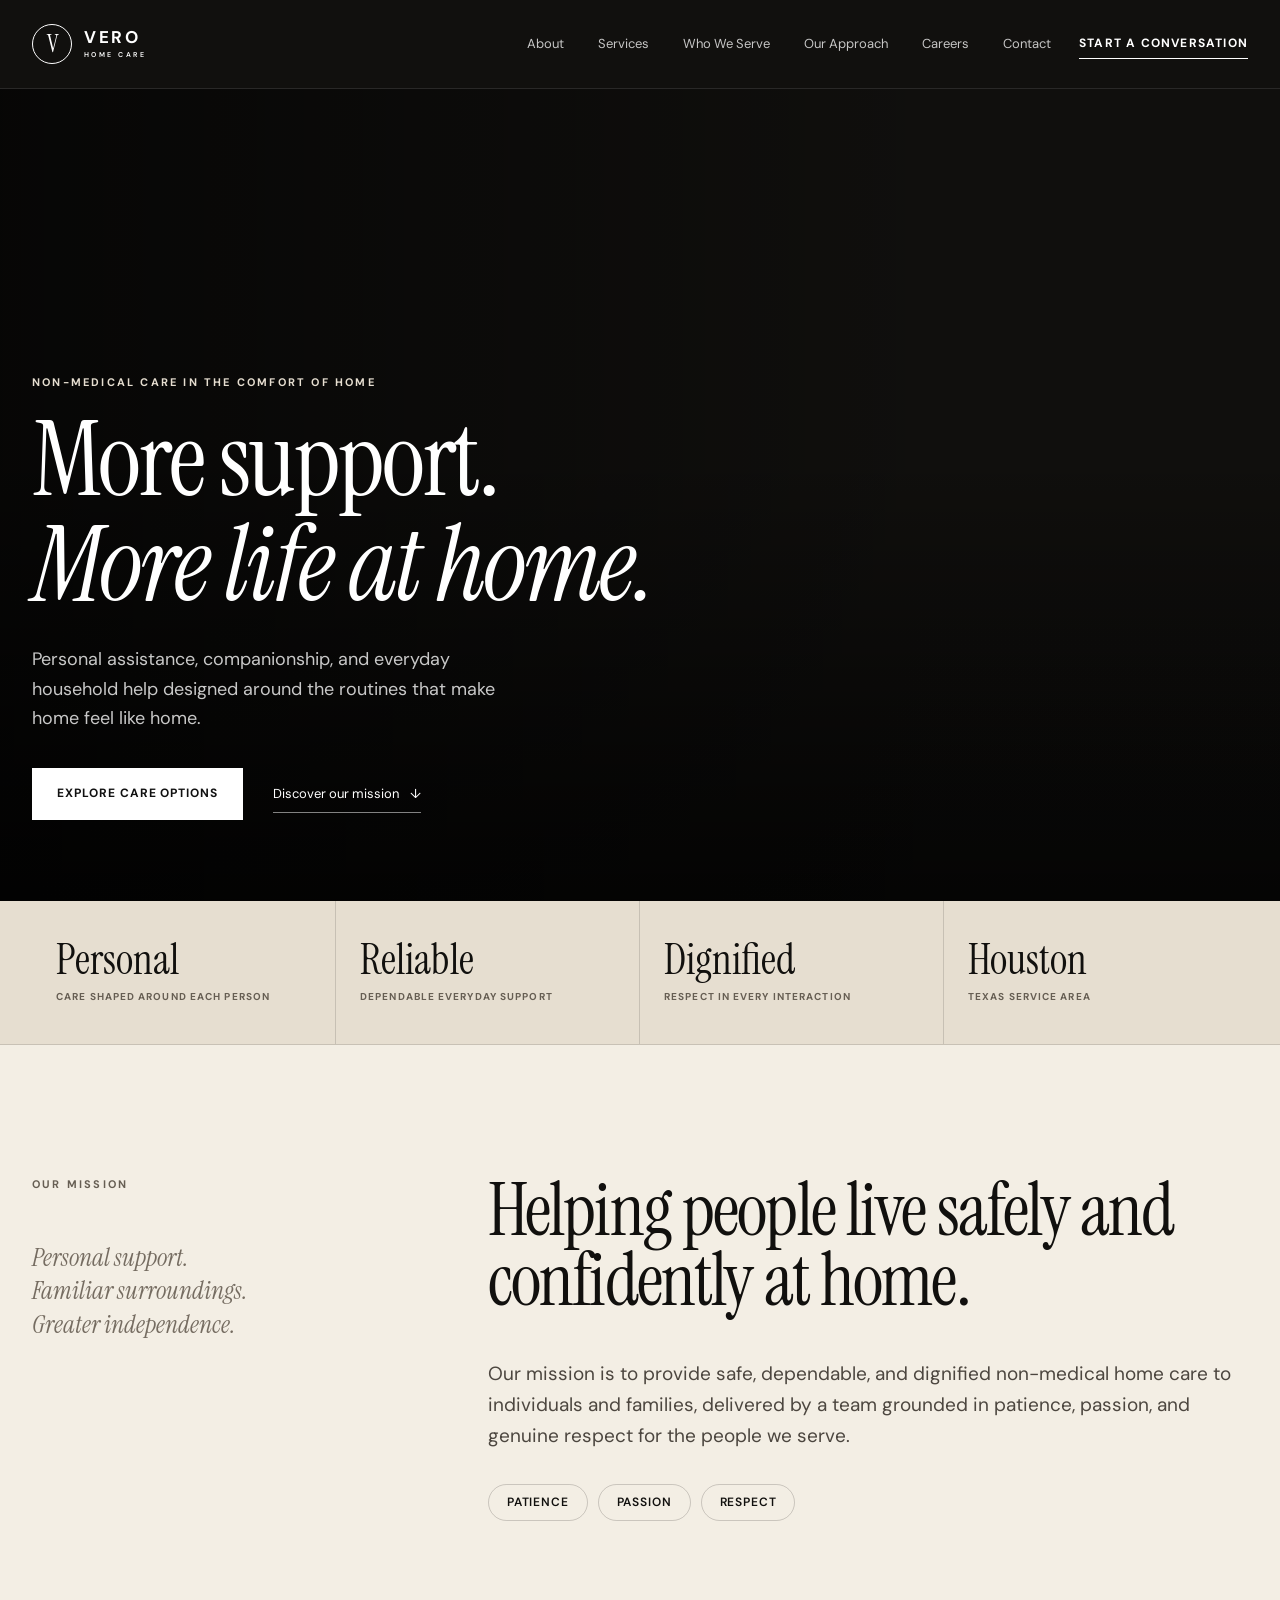
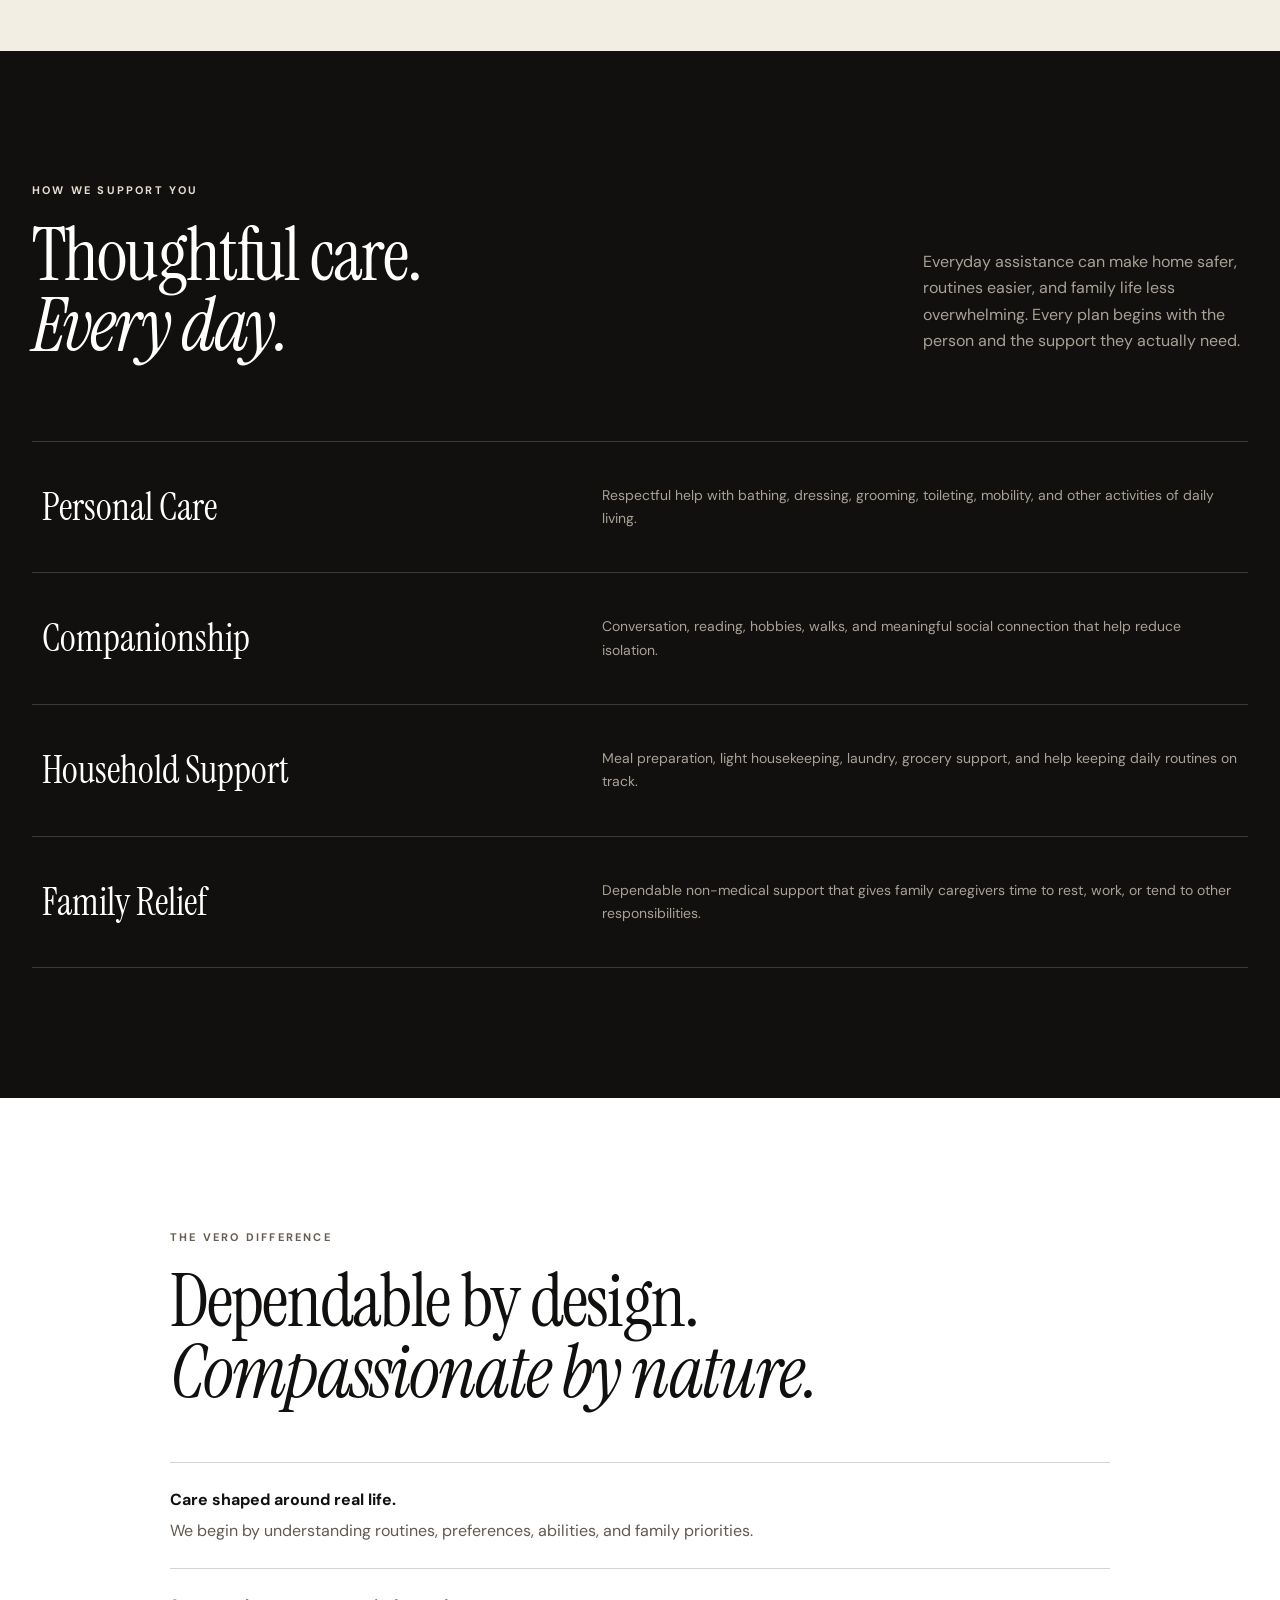
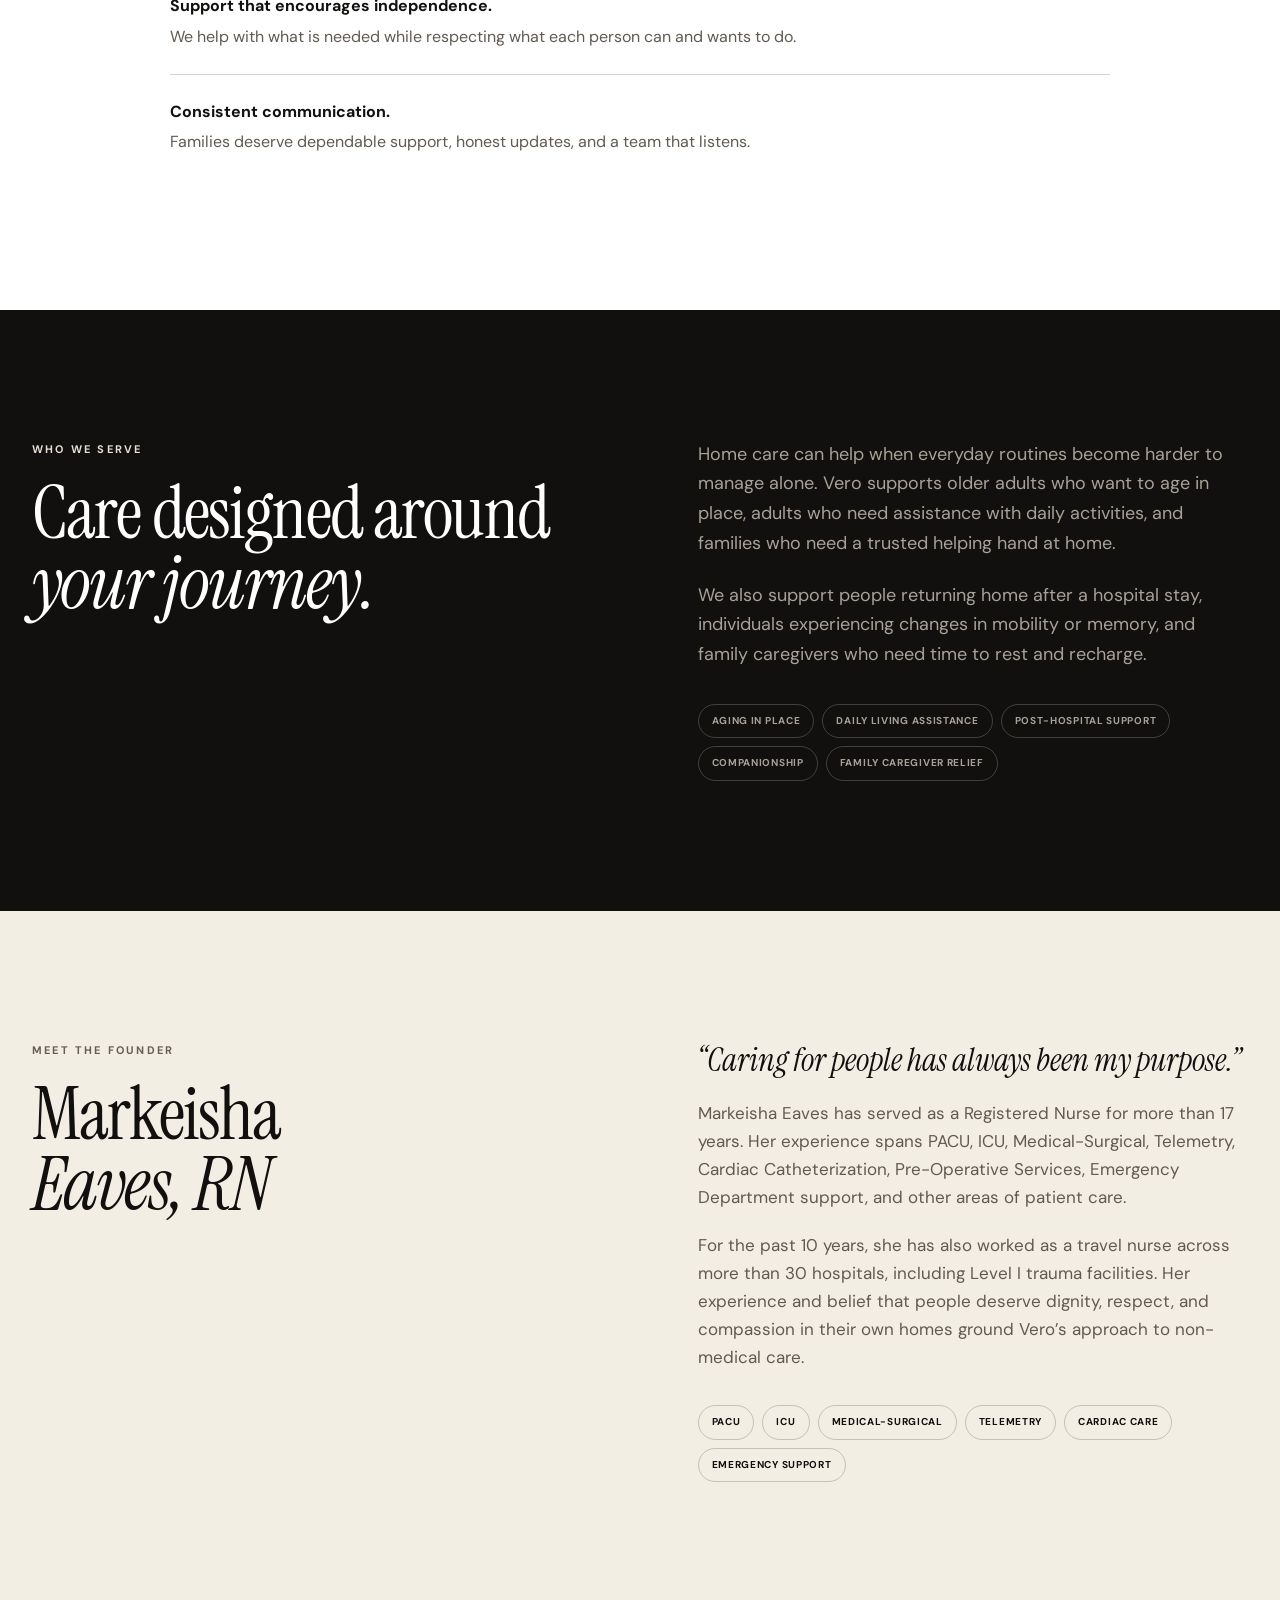
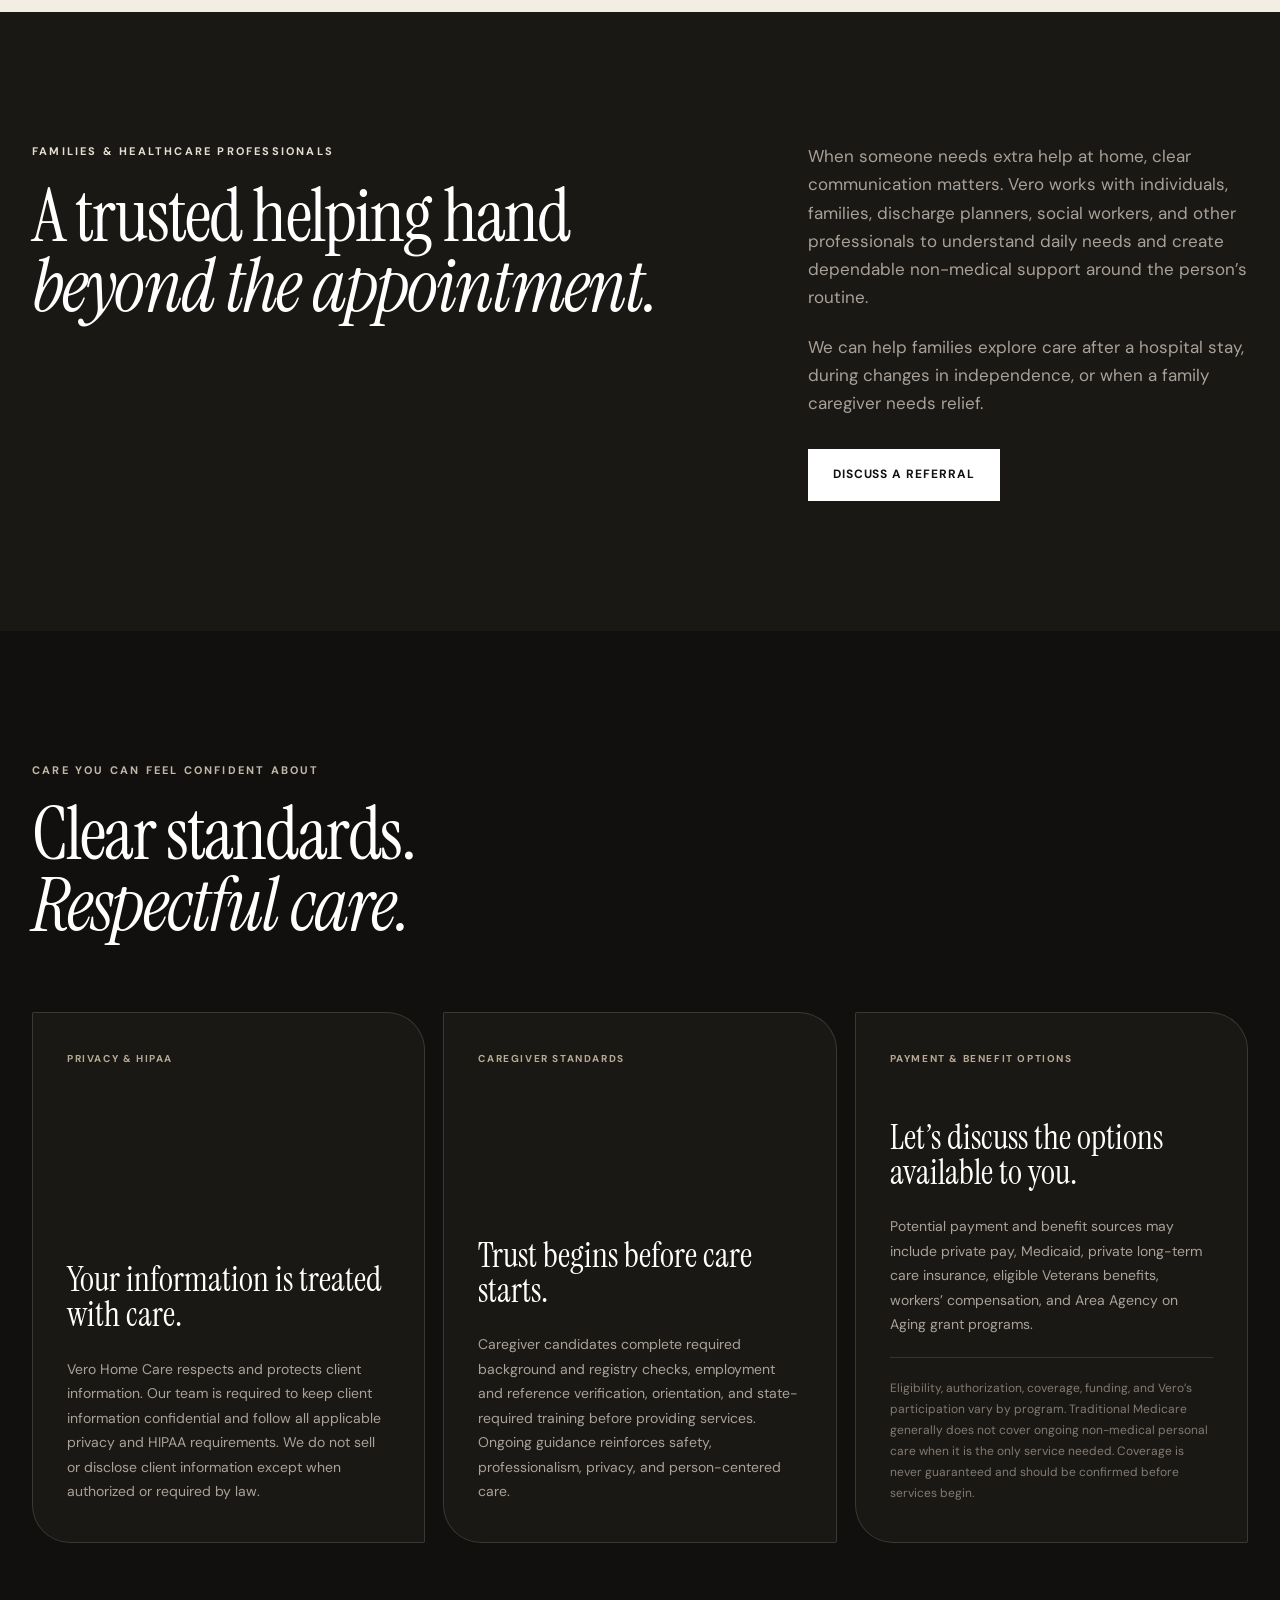
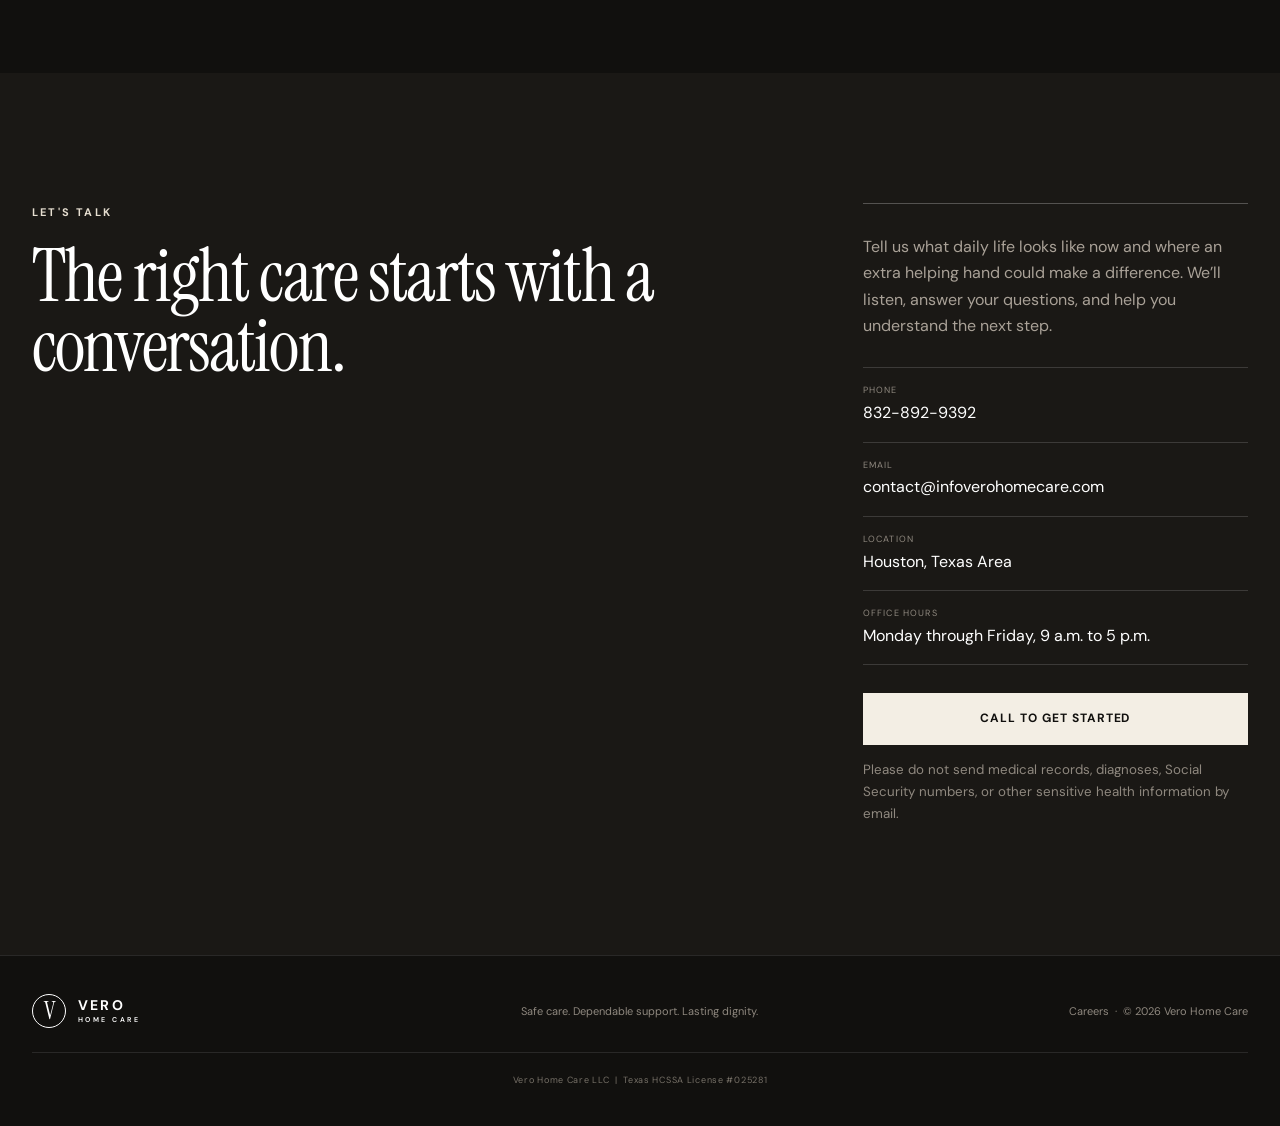
==== commit ca8b9110: "Redesign trust and payment section" ====
--- a/index.html
+++ b/index.html
@@ -15,8 +15,8 @@
   <link rel="preconnect" href="https://fonts.googleapis.com">
   <link rel="preconnect" href="https://fonts.gstatic.com" crossorigin>
   <link href="https://fonts.googleapis.com/css2?family=DM+Sans:wght@400;500;600;700&family=Instrument+Serif:ital@0;1&display=swap" rel="stylesheet">
-  <link rel="stylesheet" href="styles.css?v=20260903a">
-  <link rel="stylesheet" href="mobile-fixes.css?v=20260903a">
+  <link rel="stylesheet" href="styles.css?v=20260903b">
+  <link rel="stylesheet" href="mobile-fixes.css?v=20260903b">
   <style>
     .hero-video{position:absolute;inset:0;overflow:hidden;background:#11100e}
     .hero-video iframe{position:absolute;top:50%;left:50%;width:177.78vh;height:56.25vw;min-width:100%;min-height:100%;border:0;pointer-events:none;transform:translate(-50%,-50%)}
--- a/mobile-fixes.css
+++ b/mobile-fixes.css
@@ -93,17 +93,17 @@
 .referral-copy { color: #a9a197; font-size: 17px; }
 .referral-copy p { margin: 0 0 22px; }
 .referral-copy .button { margin-top: 10px; }
-.standards { background: #e6ded0; }
-.standards-heading { max-width: 760px; margin-bottom: 68px; }
-.standards-grid { display: grid; grid-template-columns: 1fr 1fr; gap: 1px; background: rgba(17,16,14,.16); border: 1px solid rgba(17,16,14,.16); }
-.standard-card { padding: 42px; background: #f3eee4; }
-.standard-card.payment-card { grid-column: 1 / -1; display: grid; grid-template-columns: .7fr 1fr; column-gap: 70px; }
-.standard-card.payment-card .standard-label,.standard-card.payment-card h3 { grid-column: 1; }
-.standard-card.payment-card > p { grid-column: 2; }
-.standard-label { display: block; margin-bottom: 20px; color: #756c61; font-size: 10px; font-weight: 700; letter-spacing: .14em; text-transform: uppercase; }
-.standard-card h3 { margin: 0 0 18px; font: 400 32px/1.05 "Instrument Serif",serif; }
-.standard-card p { margin: 0; color: #625a51; font-size: 15px; }
-.standard-card .payment-note { margin-top: 18px; padding-top: 18px; border-top: 1px solid rgba(17,16,14,.16); font-size: 13px; }
+.standards { background: #11100e; color: #fff; }
+.standards-heading { max-width: 820px; margin-bottom: 72px; }
+.standards-heading .kicker.dark { color: #c3b8a8; }
+.standards-grid { display: grid; grid-template-columns: repeat(3,1fr); gap: 18px; }
+.standard-card { min-height: 430px; padding: 38px 34px; display: flex; flex-direction: column; background: #1a1815; border: 1px solid rgba(255,255,255,.14); border-radius: 2px 38px 2px 38px; transition: transform .25s ease,border-color .25s ease,background .25s ease; }
+.standard-card:hover { transform: translateY(-5px); border-color: rgba(255,255,255,.3); background: #201e1a; }
+.standard-card.payment-card { display: flex; }
+.standard-label { display: block; margin-bottom: auto; padding-bottom: 52px; color: #b9aa96; font-size: 10px; font-weight: 700; letter-spacing: .16em; text-transform: uppercase; }
+.standard-card h3 { margin: 0 0 24px; color: #fff; font: 400 34px/1.04 "Instrument Serif",serif; }
+.standard-card p { margin: 0; color: #aaa197; font-size: 14px; line-height: 1.75; }
+.standard-card .payment-note { margin-top: 20px; padding-top: 20px; border-top: 1px solid rgba(255,255,255,.12); color: #827a71; font-size: 12px; }
 .license-line { margin: 24px auto 0; padding-top: 20px; width: min(1220px,calc(100% - 64px)); border-top: 1px solid rgba(255,255,255,.1); color: #777168; text-align: center; font-size: 9px; letter-spacing: .08em; }
 .contact-details { margin: 28px 0; border-top: 1px solid rgba(255,255,255,.15); }
 .contact-details a,.contact-details p { display: block; padding: 15px 0; border-bottom: 1px solid rgba(255,255,255,.15); color: #fff; text-decoration: none; margin: 0; overflow-wrap: anywhere; }
@@ -132,8 +132,8 @@
   .audience-grid,.founder-grid { grid-template-columns: 1fr; gap: 48px; }
   .referral-grid { grid-template-columns: 1fr; gap: 42px; }
   .standards-grid { grid-template-columns: 1fr; }
-  .standard-card.payment-card { grid-column: auto; display: block; }
-  .standard-card.payment-card > p { margin-top: 18px; }
+  .standard-card { min-height: 0; }
+  .standard-label { margin-bottom: 42px; padding-bottom: 0; }
   .service { grid-template-columns: 1fr; }
   .service p { grid-column: auto; }
   .career-hero { min-height: 650px; padding: 150px 0 72px; }
@@ -157,6 +157,6 @@
   .credential-grid > div { border-right: 0; padding: 25px 4px; display: grid; grid-template-columns: 95px 1fr; align-items: center; gap: 16px; }
   .credential-grid strong { font-size: 34px; }
   .credential-grid span { margin: 0; }
-  .standard-card { padding: 30px 24px; }
+  .standard-card { padding: 32px 26px; border-radius: 2px 28px 2px 28px; }
   .license-line { width: calc(100% - 40px); }
 }
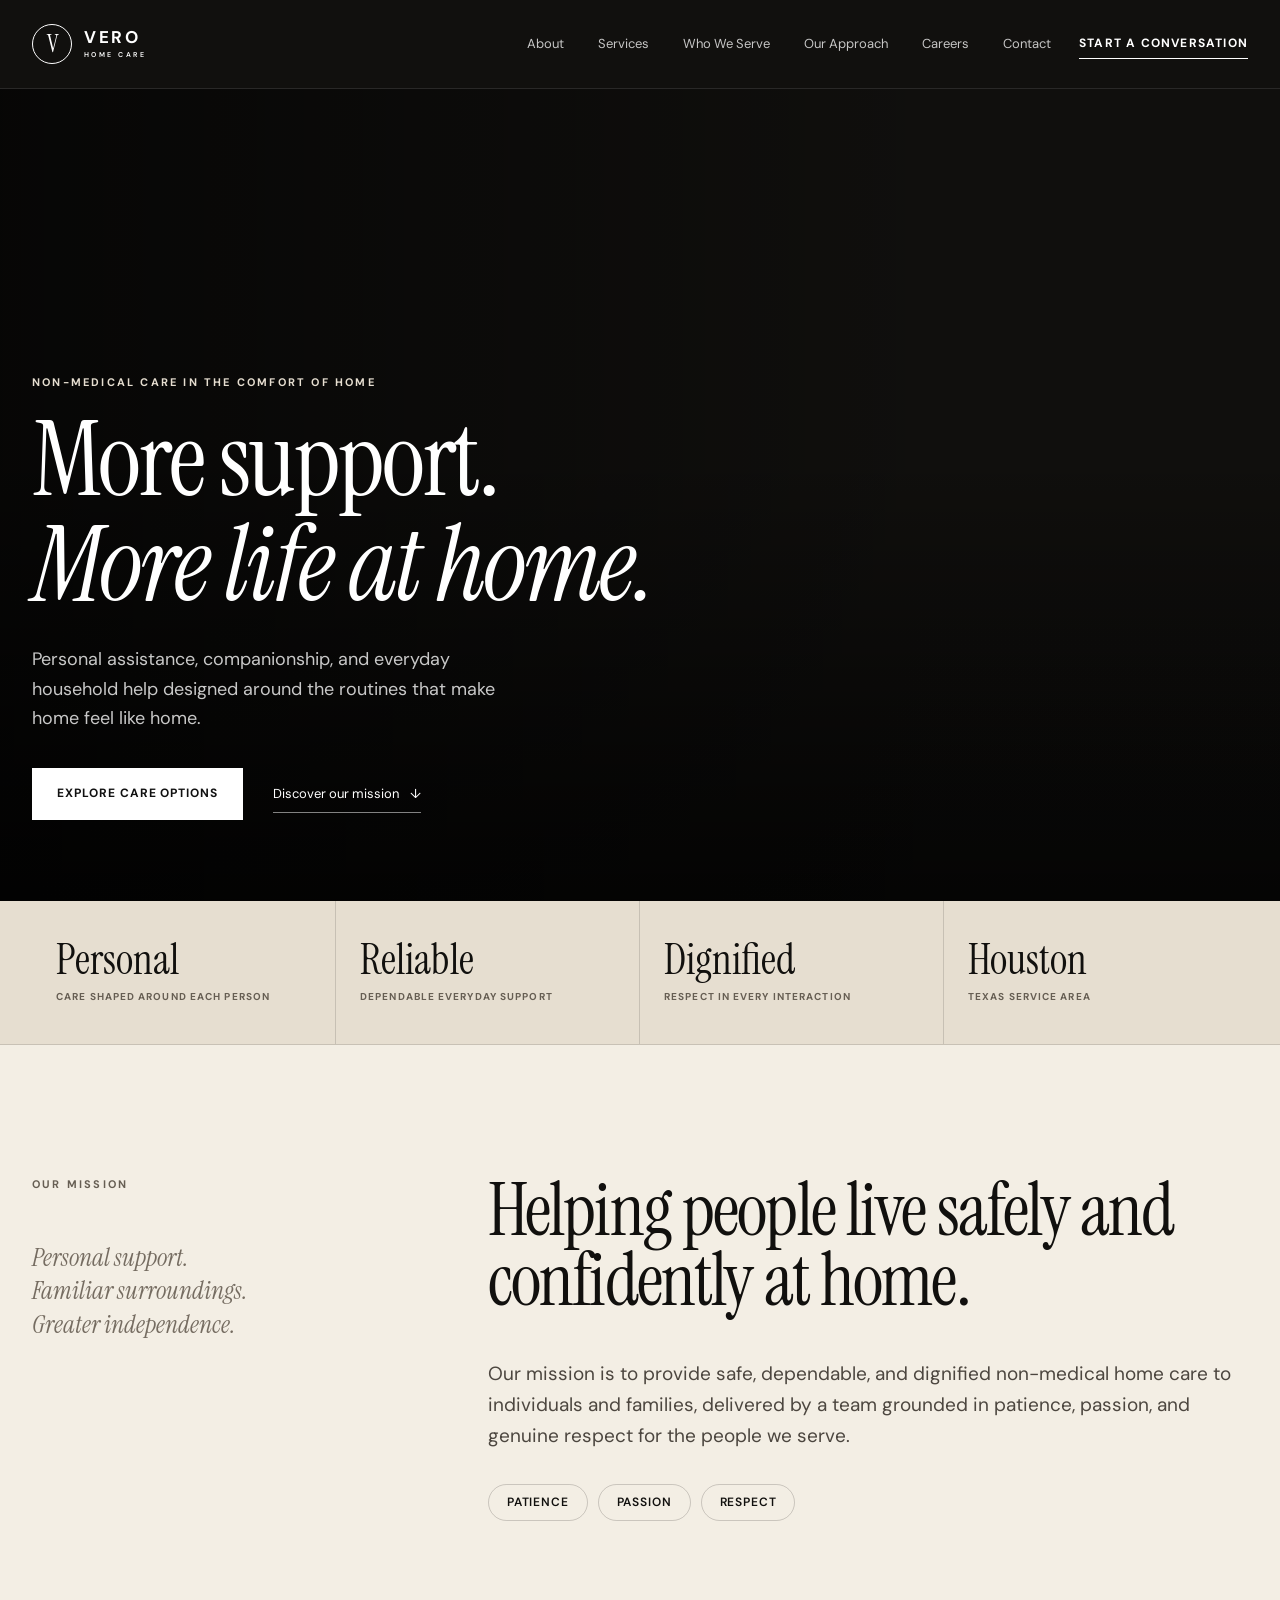
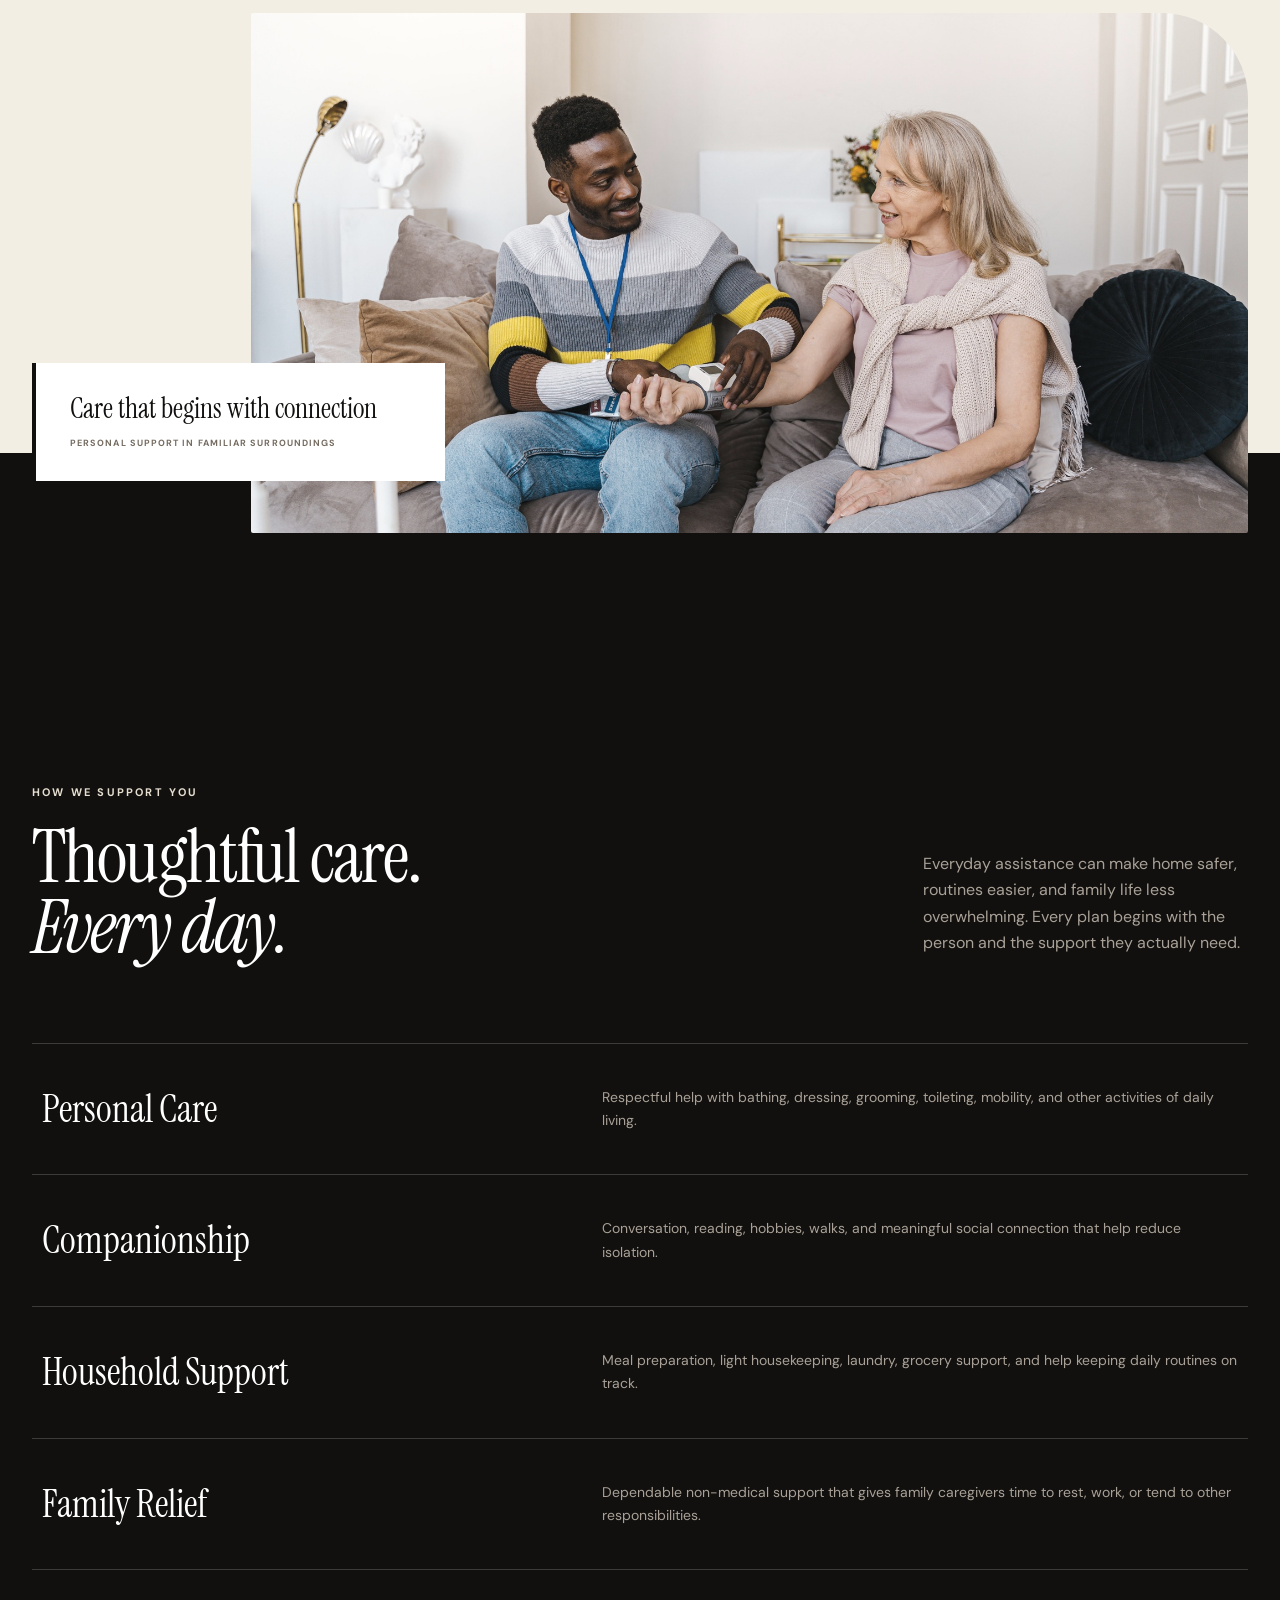
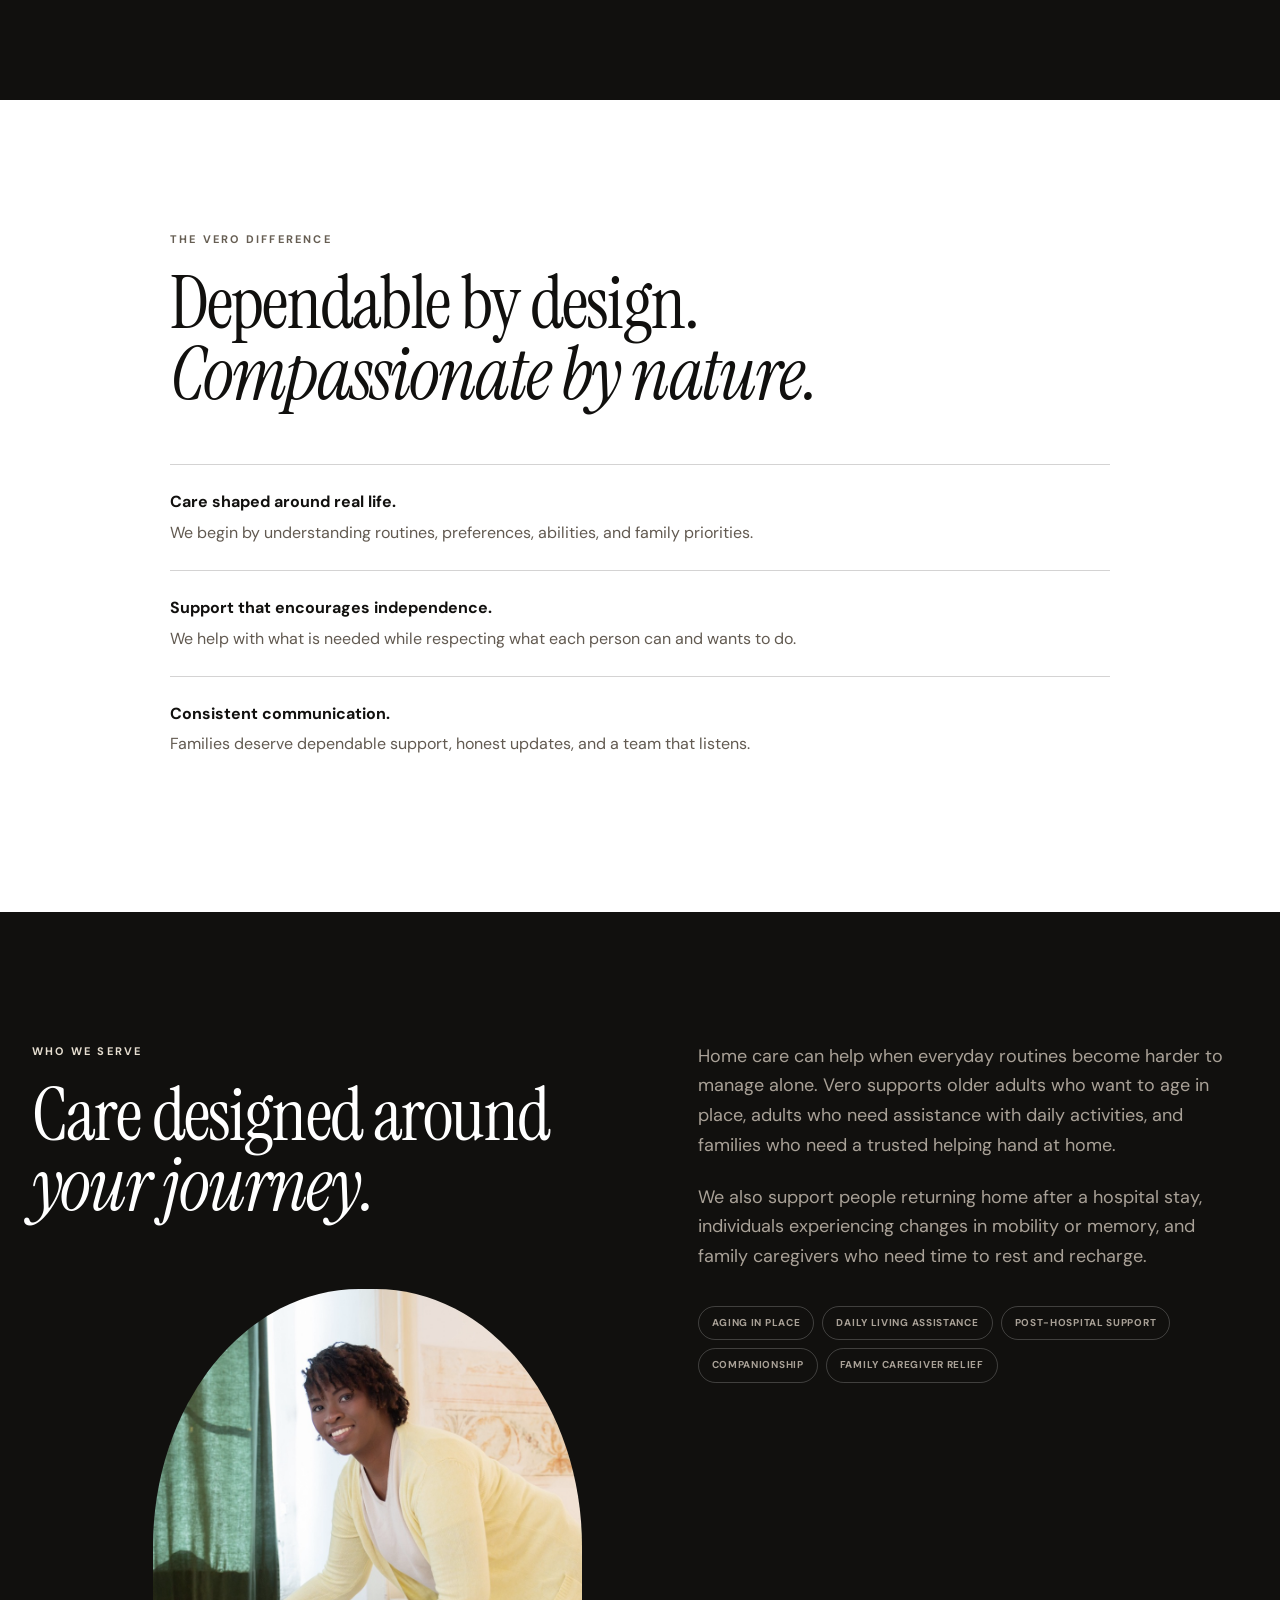
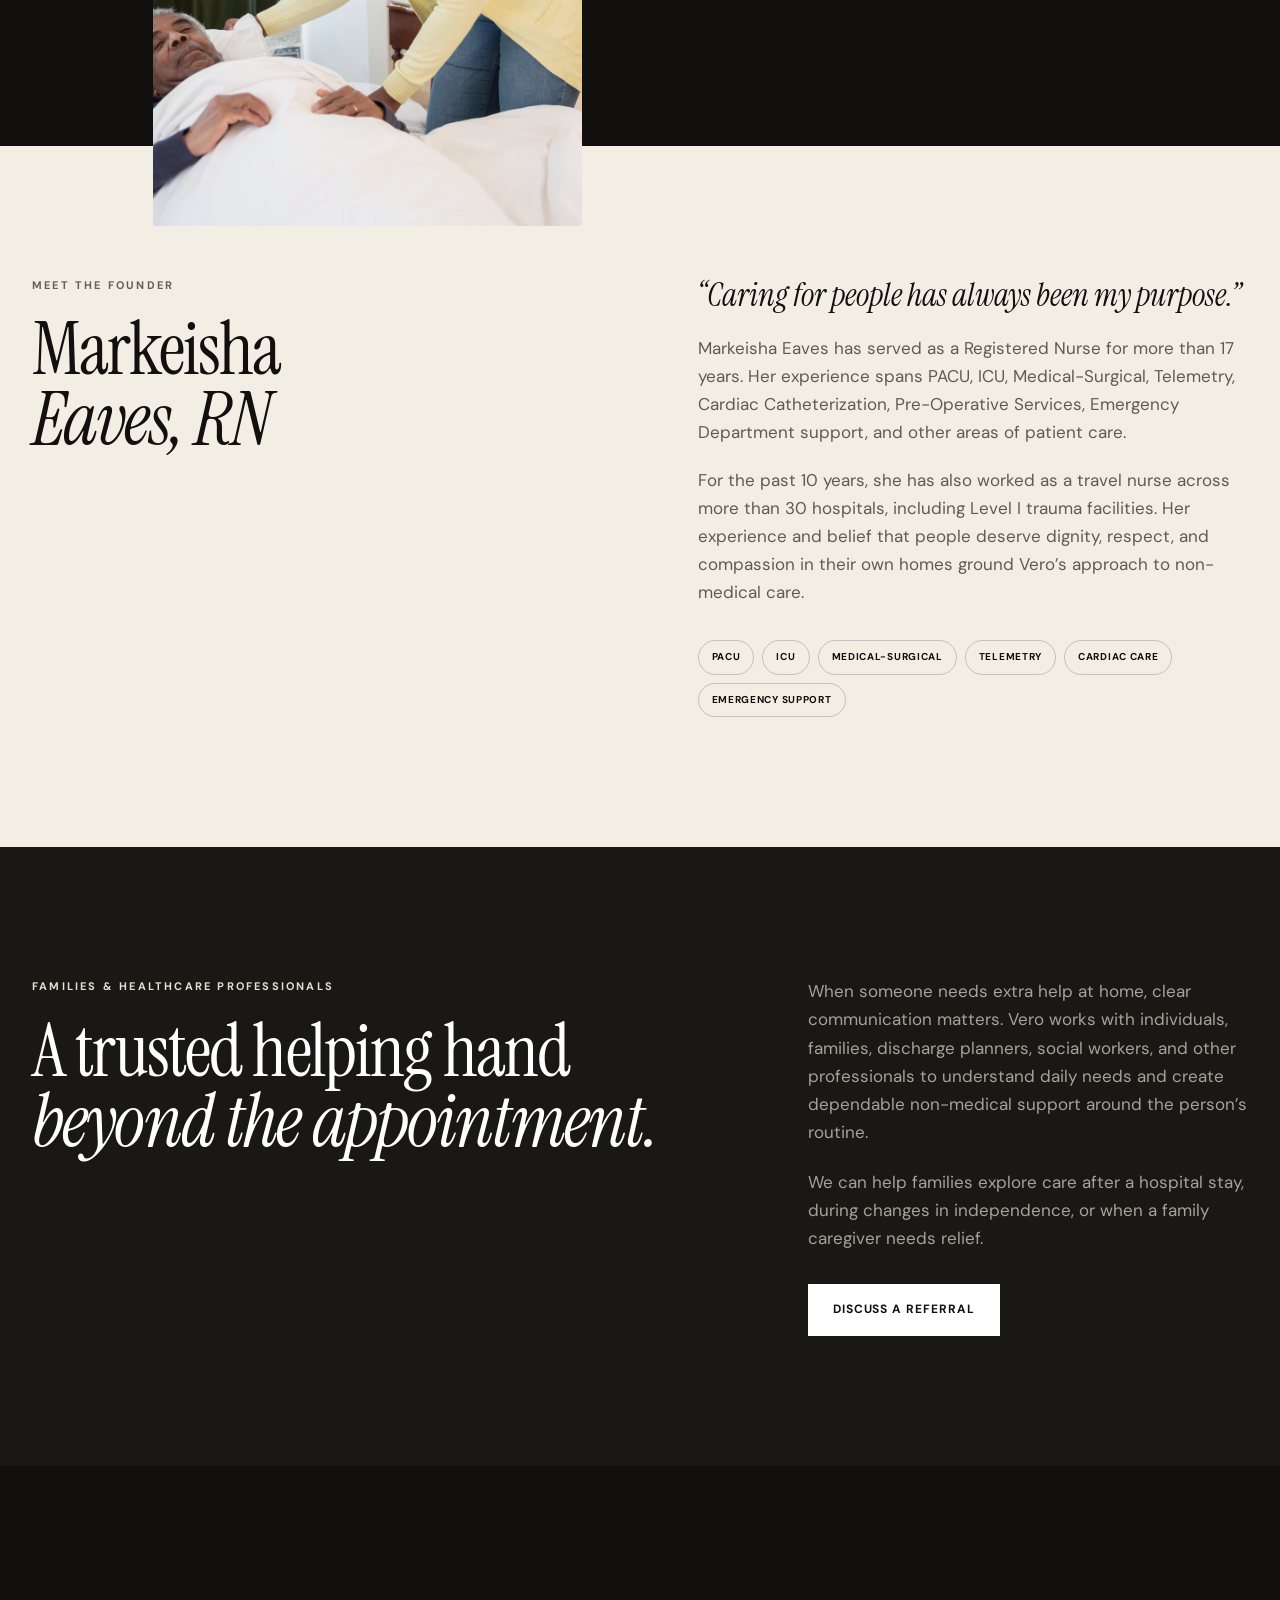
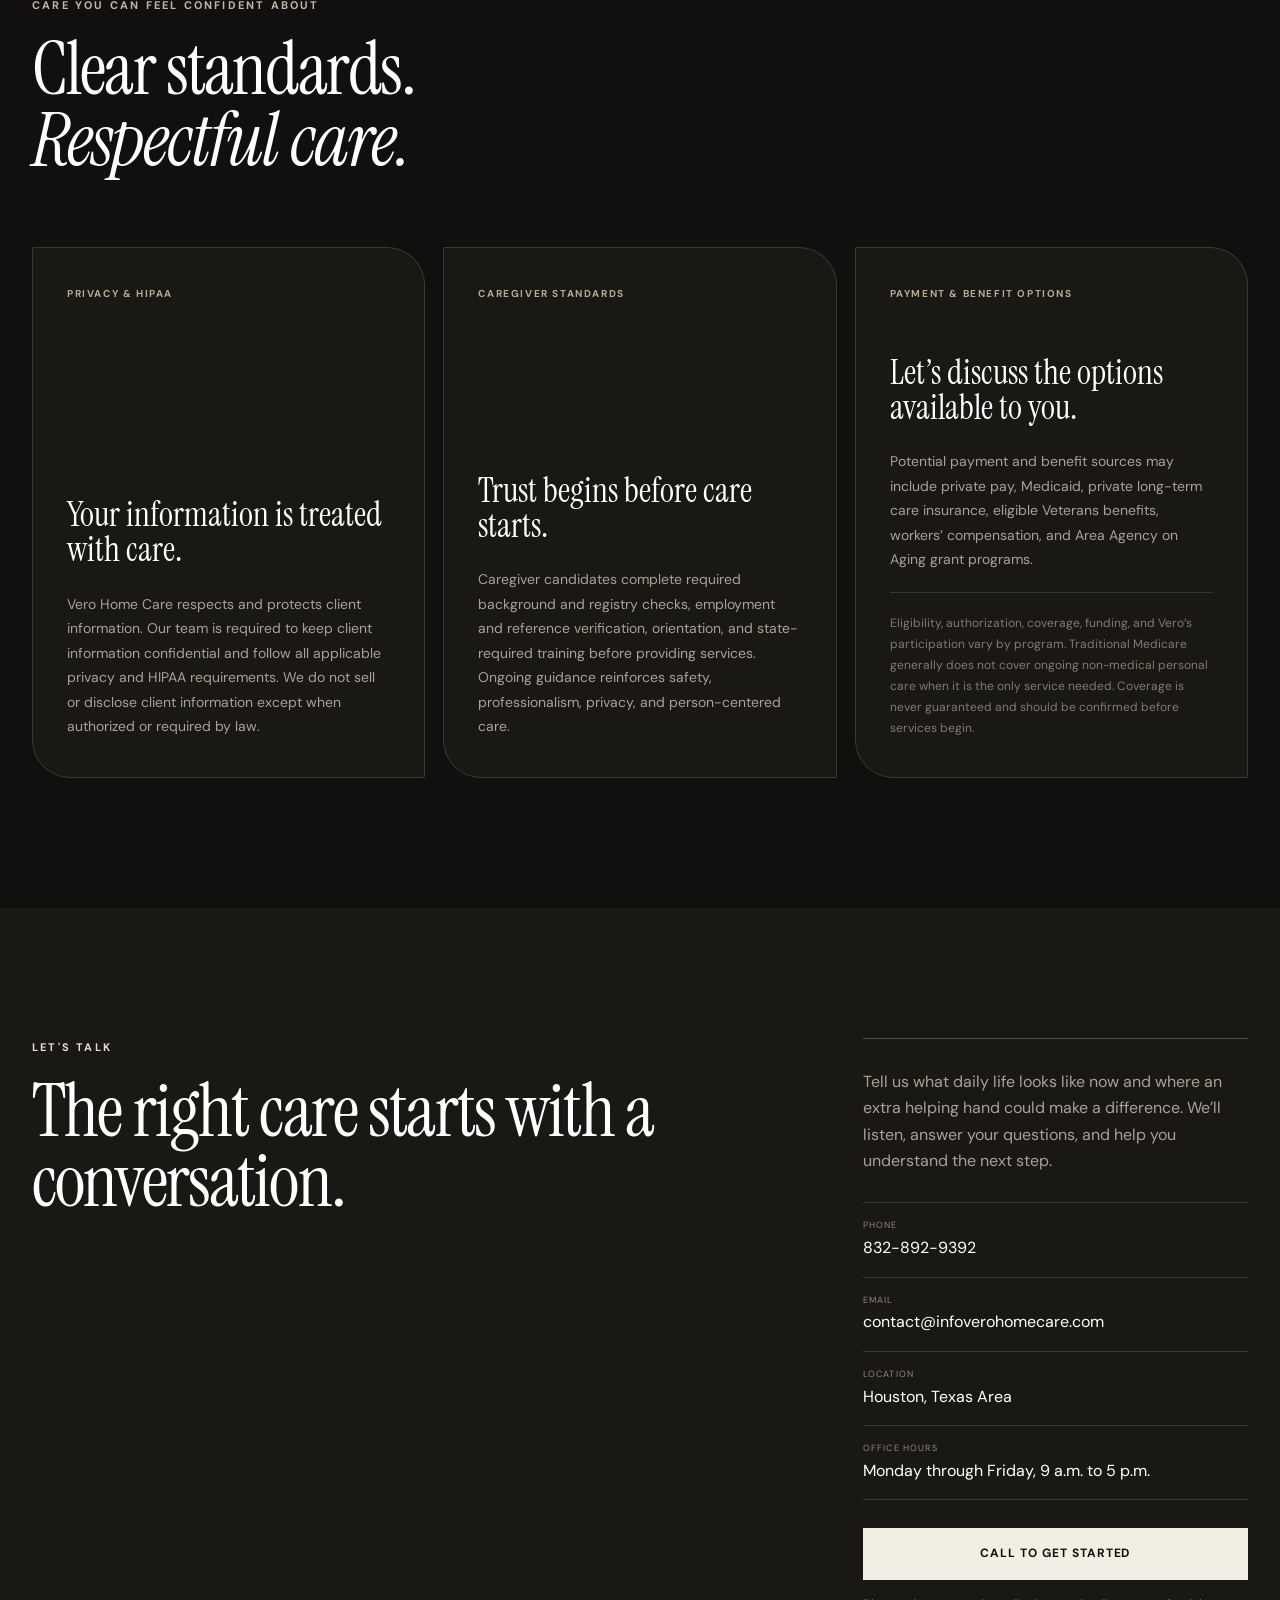
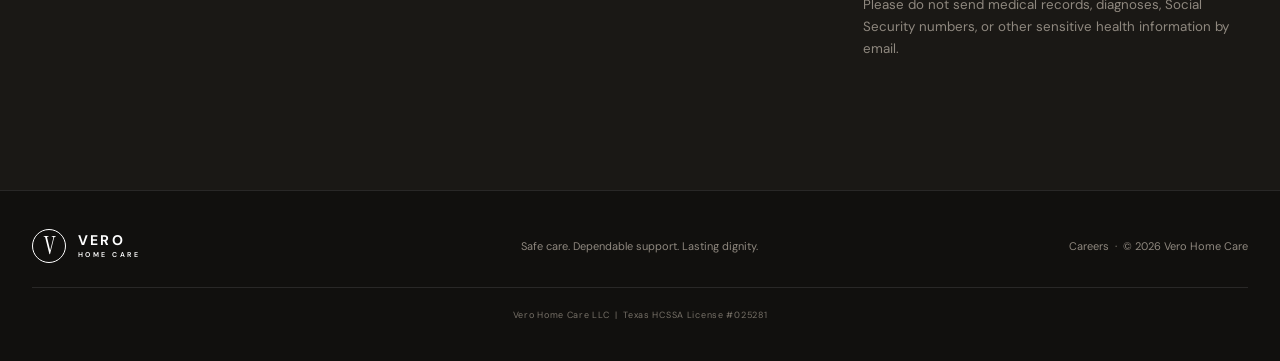
==== commit 3bcdb930: "Place editorial care photography throughout site" ====
--- a/index.html
+++ b/index.html
@@ -15,8 +15,8 @@
   <link rel="preconnect" href="https://fonts.googleapis.com">
   <link rel="preconnect" href="https://fonts.gstatic.com" crossorigin>
   <link href="https://fonts.googleapis.com/css2?family=DM+Sans:wght@400;500;600;700&family=Instrument+Serif:ital@0;1&display=swap" rel="stylesheet">
-  <link rel="stylesheet" href="styles.css?v=20260903b">
-  <link rel="stylesheet" href="mobile-fixes.css?v=20260903b">
+  <link rel="stylesheet" href="styles.css?v=20260905a">
+  <link rel="stylesheet" href="mobile-fixes.css?v=20260905a">
   <style>
     .hero-video{position:absolute;inset:0;overflow:hidden;background:#11100e}
     .hero-video iframe{position:absolute;top:50%;left:50%;width:177.78vh;height:56.25vw;min-width:100%;min-height:100%;border:0;pointer-events:none;transform:translate(-50%,-50%)}
@@ -98,6 +98,10 @@
           </div>
         </div>
       </div>
+      <figure class="mission-image shell reveal">
+        <img src="images/caregiver-conversation.jpg" alt="A caregiver sharing a warm moment with an older adult at home" loading="lazy">
+        <figcaption><span>Care that begins with connection</span><small>Personal support in familiar surroundings</small></figcaption>
+      </figure>
     </section>
 
     <section class="services section" id="services">
@@ -134,6 +138,9 @@
         <div>
           <p class="kicker reveal">Who we serve</p>
           <h2 class="display reveal">Care designed around<br><em>your journey.</em></h2>
+          <figure class="audience-image reveal">
+            <img src="images/bedside-support.jpg" alt="A caregiver offering bedside support to an older adult at home" loading="lazy">
+          </figure>
         </div>
         <div class="audience-copy reveal">
           <p>Home care can help when everyday routines become harder to manage alone. Vero supports older adults who want to age in place, adults who need assistance with daily activities, and families who need a trusted helping hand at home.</p>
--- a/mobile-fixes.css
+++ b/mobile-fixes.css
@@ -68,6 +68,12 @@
 .credentials { background: #e6ded0; border-bottom: 1px solid rgba(17,16,14,.14); }
 .service { grid-template-columns: 1fr 1.2fr; }
 .mission-note { margin: 48px 0 0; font: italic 400 25px/1.35 "Instrument Serif",serif; color: #756c61; }
+.mission-image { position: relative; margin-top: 92px; margin-bottom: -210px; z-index: 2; }
+.mission-image img { display: block; width: 82%; height: 520px; margin-left: auto; object-fit: cover; object-position: center 44%; border-radius: 2px 86px 2px 2px; filter: saturate(.78); }
+.mission-image figcaption { position: absolute; left: 0; bottom: 52px; width: 34%; padding: 31px 34px; background: #fff; border-left: 4px solid #11100e; }
+.mission-image figcaption span { display: block; font: 400 28px/1.05 "Instrument Serif",serif; }
+.mission-image figcaption small { display: block; margin-top: 12px; color: #756c61; font-size: 9px; font-weight: 700; letter-spacing: .12em; text-transform: uppercase; }
+.services { padding-top: 330px; }
 .principles > div { grid-template-columns: 1fr; }
 .promise-grid { display: block; }
 .promise-copy { max-width: 940px; margin: 0 auto; }
@@ -81,6 +87,8 @@
 .audience-grid,.founder-grid { display: grid; grid-template-columns: 1fr 1fr; gap: 9vw; }
 .audience-copy { color: #a9a197; font-size: 18px; }
 .audience-copy p { margin: 0 0 22px; }
+.audience-image { width: 78%; margin: 68px 0 -210px auto; position: relative; z-index: 2; }
+.audience-image img { display: block; width: 100%; aspect-ratio: 4/5; object-fit: cover; object-position: 52% center; border-radius: 48% 48% 3px 3px; filter: saturate(.82); }
 .audience-tags,.specialties { display: flex; flex-wrap: wrap; gap: 8px; margin-top: 34px; }
 .audience-tags span,.specialties span { padding: 8px 13px; border: 1px solid rgba(255,255,255,.2); border-radius: 50px; font-size: 10px; font-weight: 700; letter-spacing: .07em; text-transform: uppercase; }
 .founder { background: #f3eee4; }
@@ -109,7 +117,10 @@
 .contact-details a,.contact-details p { display: block; padding: 15px 0; border-bottom: 1px solid rgba(255,255,255,.15); color: #fff; text-decoration: none; margin: 0; overflow-wrap: anywhere; }
 .contact-details small { display: block; margin: 0 0 2px; color: #8f887f; font-size: 9px; letter-spacing: .13em; text-transform: uppercase; }
 .footer-grid a { text-decoration: none; }
-.career-hero { min-height: 720px; padding: 190px 0 100px; display: flex; align-items: flex-end; color: #fff; background: radial-gradient(circle at 75% 30%,#494137 0,transparent 28%),linear-gradient(120deg,#0c0b09,#29251f); }
+.career-hero { position: relative; min-height: 720px; padding: 190px 0 100px; display: flex; align-items: flex-end; overflow: hidden; color: #fff; background: #11100e; }
+.career-hero-image { position: absolute; inset: 0 0 0 auto; width: 58%; height: 100%; object-fit: cover; object-position: center 24%; filter: saturate(.78); }
+.career-hero-shade { position: absolute; inset: 0; background: linear-gradient(90deg,#11100e 12%,rgba(17,16,14,.94) 38%,rgba(17,16,14,.22) 75%),linear-gradient(0deg,rgba(17,16,14,.65),transparent 55%); }
+.career-hero-content { position: relative; z-index: 1; }
 .career-hero h1 { margin: 0 0 28px; font: 400 clamp(4rem,8vw,7.5rem)/.86 "Instrument Serif",serif; letter-spacing: -.025em; }
 .career-hero p:not(.kicker) { max-width: 560px; margin: 0 0 32px; color: #c5beb5; font-size: 18px; }
 .career-intro,.career-apply { background: #f3eee4; }
@@ -130,6 +141,11 @@
   .credential-grid > div:nth-child(2) { border-right: 0; }
   .credential-grid > div { border-bottom: 1px solid rgba(17,16,14,.14); }
   .audience-grid,.founder-grid { grid-template-columns: 1fr; gap: 48px; }
+  .mission-image { margin-top: 64px; margin-bottom: -130px; }
+  .mission-image img { width: 88%; height: 430px; }
+  .mission-image figcaption { bottom: 34px; width: 42%; }
+  .services { padding-top: 230px; }
+  .audience-image { width: min(520px,82%); margin: 52px auto 0; }
   .referral-grid { grid-template-columns: 1fr; gap: 42px; }
   .standards-grid { grid-template-columns: 1fr; }
   .standard-card { min-height: 0; }
@@ -137,6 +153,8 @@
   .service { grid-template-columns: 1fr; }
   .service p { grid-column: auto; }
   .career-hero { min-height: 650px; padding: 150px 0 72px; }
+  .career-hero-image { width: 76%; }
+  .career-hero-shade { background: linear-gradient(90deg,#11100e 5%,rgba(17,16,14,.91) 47%,rgba(17,16,14,.28)),linear-gradient(0deg,rgba(17,16,14,.72),transparent 60%); }
   .hero { height: calc(100svh - 76px); }
 }
 
@@ -154,6 +172,14 @@
   .hero-copy { max-width: calc(100vw - 40px); }
 
   .credential-grid { grid-template-columns: 1fr; }
+  .mission-image { width: 100%; margin-top: 50px; margin-bottom: 0; }
+  .mission-image img { width: calc(100% - 20px); height: 360px; margin-left: 20px; border-radius: 2px 48px 2px 2px; }
+  .mission-image figcaption { position: relative; left: 0; bottom: auto; width: calc(100% - 40px); margin: -58px 20px 0 0; padding: 24px; }
+  .mission-image figcaption span { font-size: 25px; }
+  .services { padding-top: 76px; }
+  .audience-image { width: 88%; margin: 42px auto 4px; }
+  .career-hero-image { width: 100%; opacity: .82; }
+  .career-hero-shade { background: linear-gradient(90deg,rgba(17,16,14,.88),rgba(17,16,14,.28)),linear-gradient(0deg,#11100e 2%,rgba(17,16,14,.48) 62%); }
   .credential-grid > div { border-right: 0; padding: 25px 4px; display: grid; grid-template-columns: 95px 1fr; align-items: center; gap: 16px; }
   .credential-grid strong { font-size: 34px; }
   .credential-grid span { margin: 0; }
